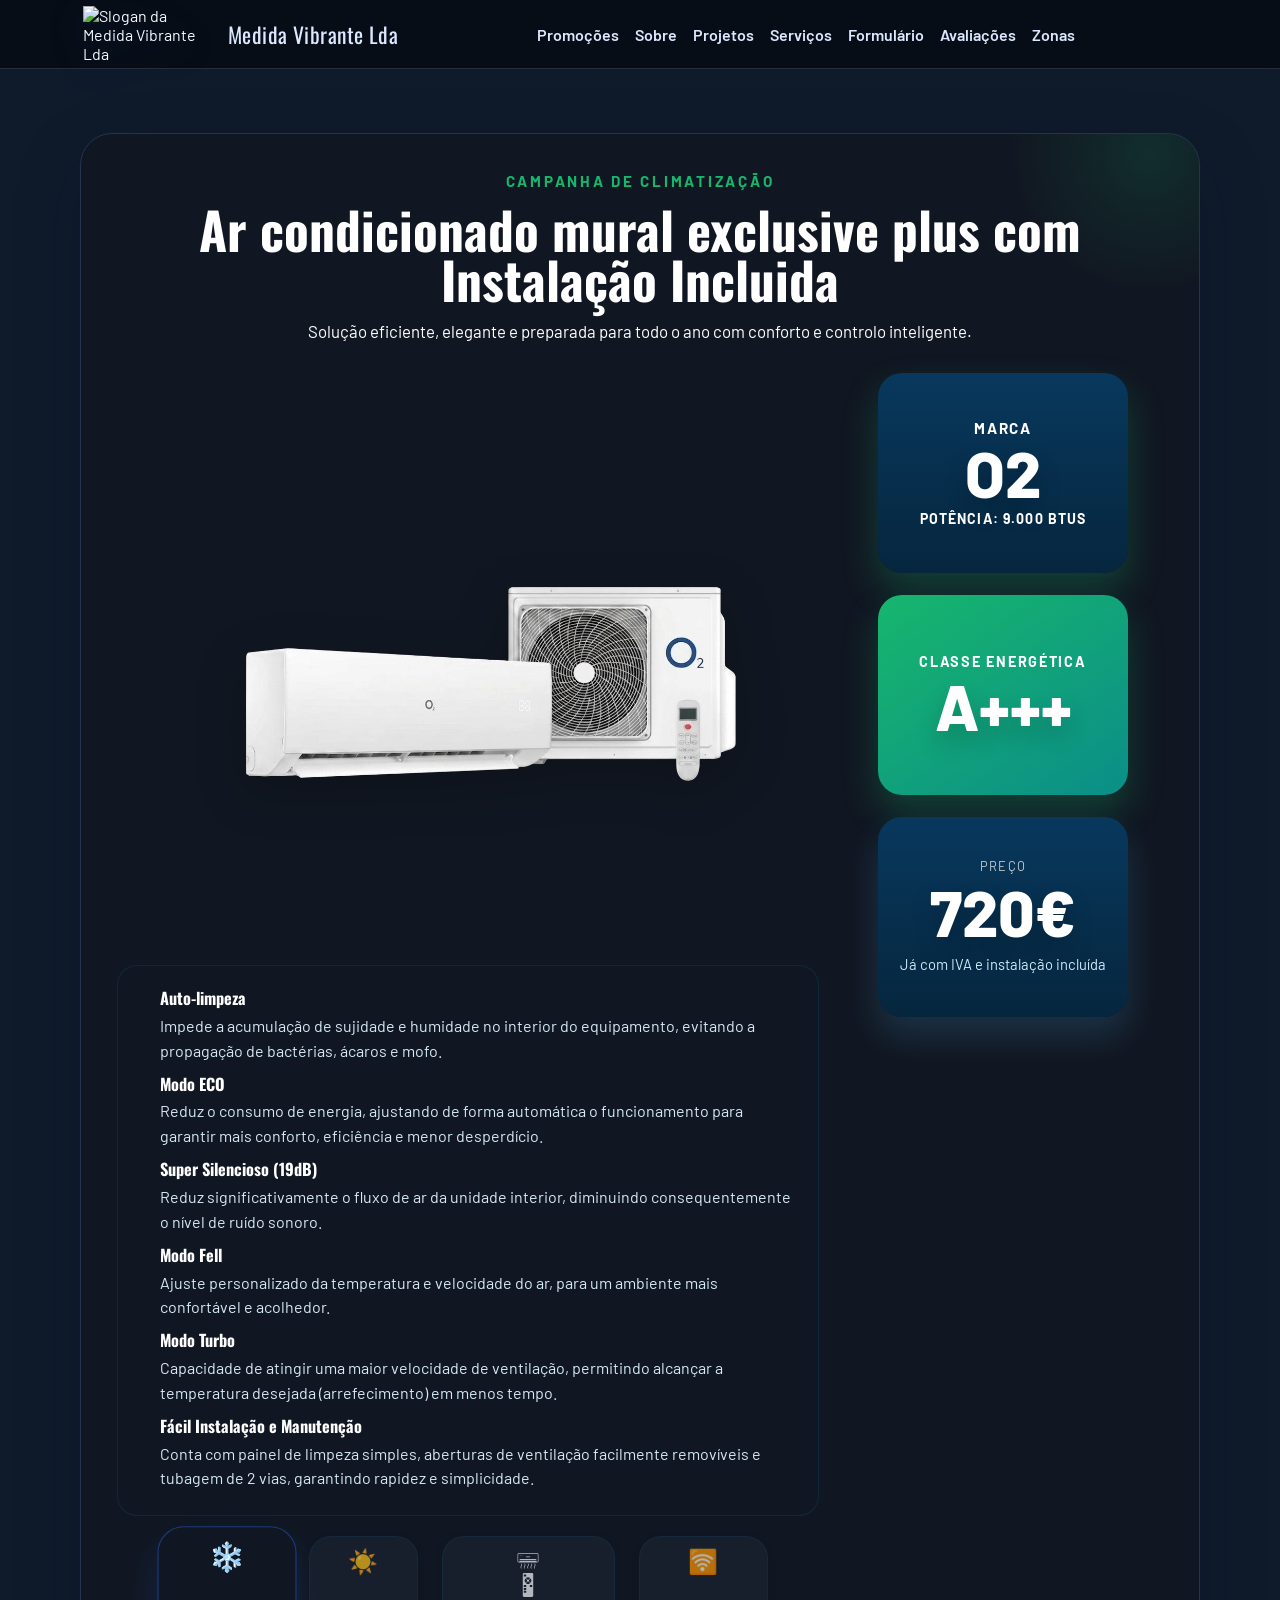
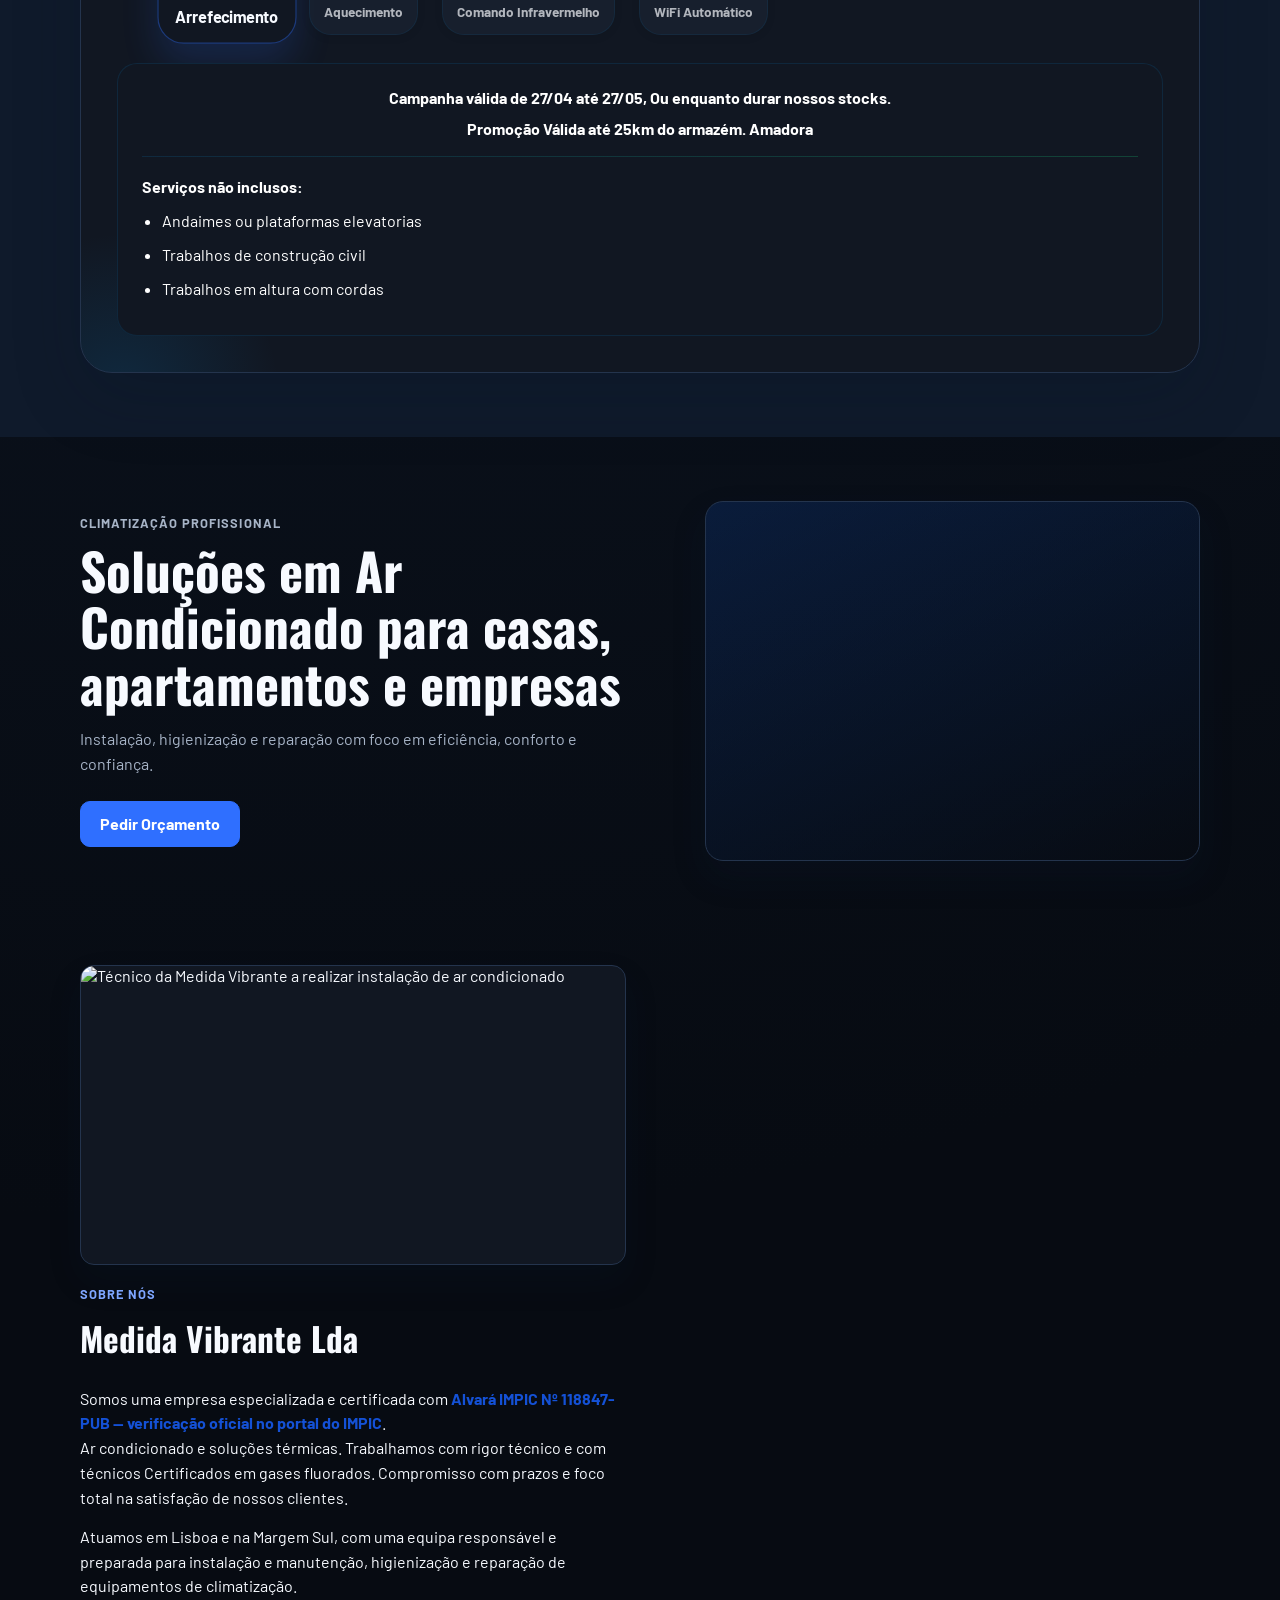
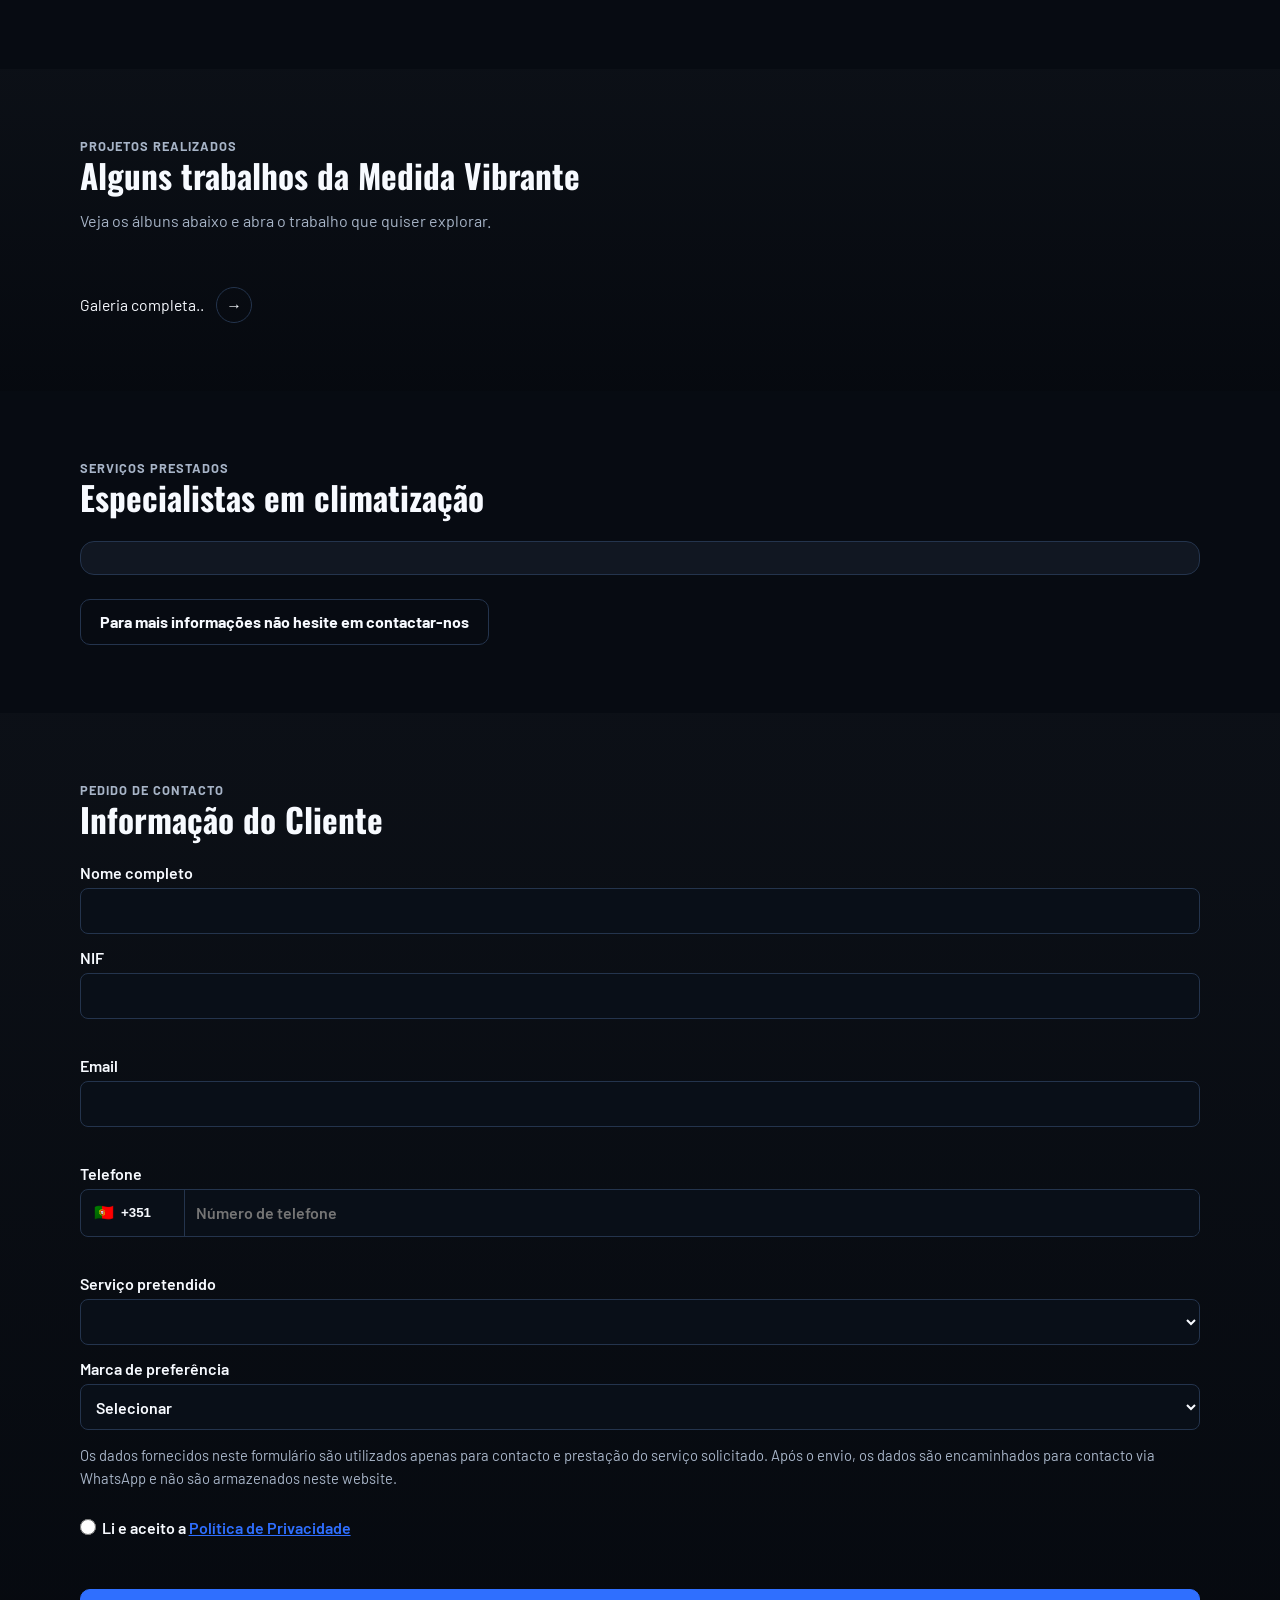
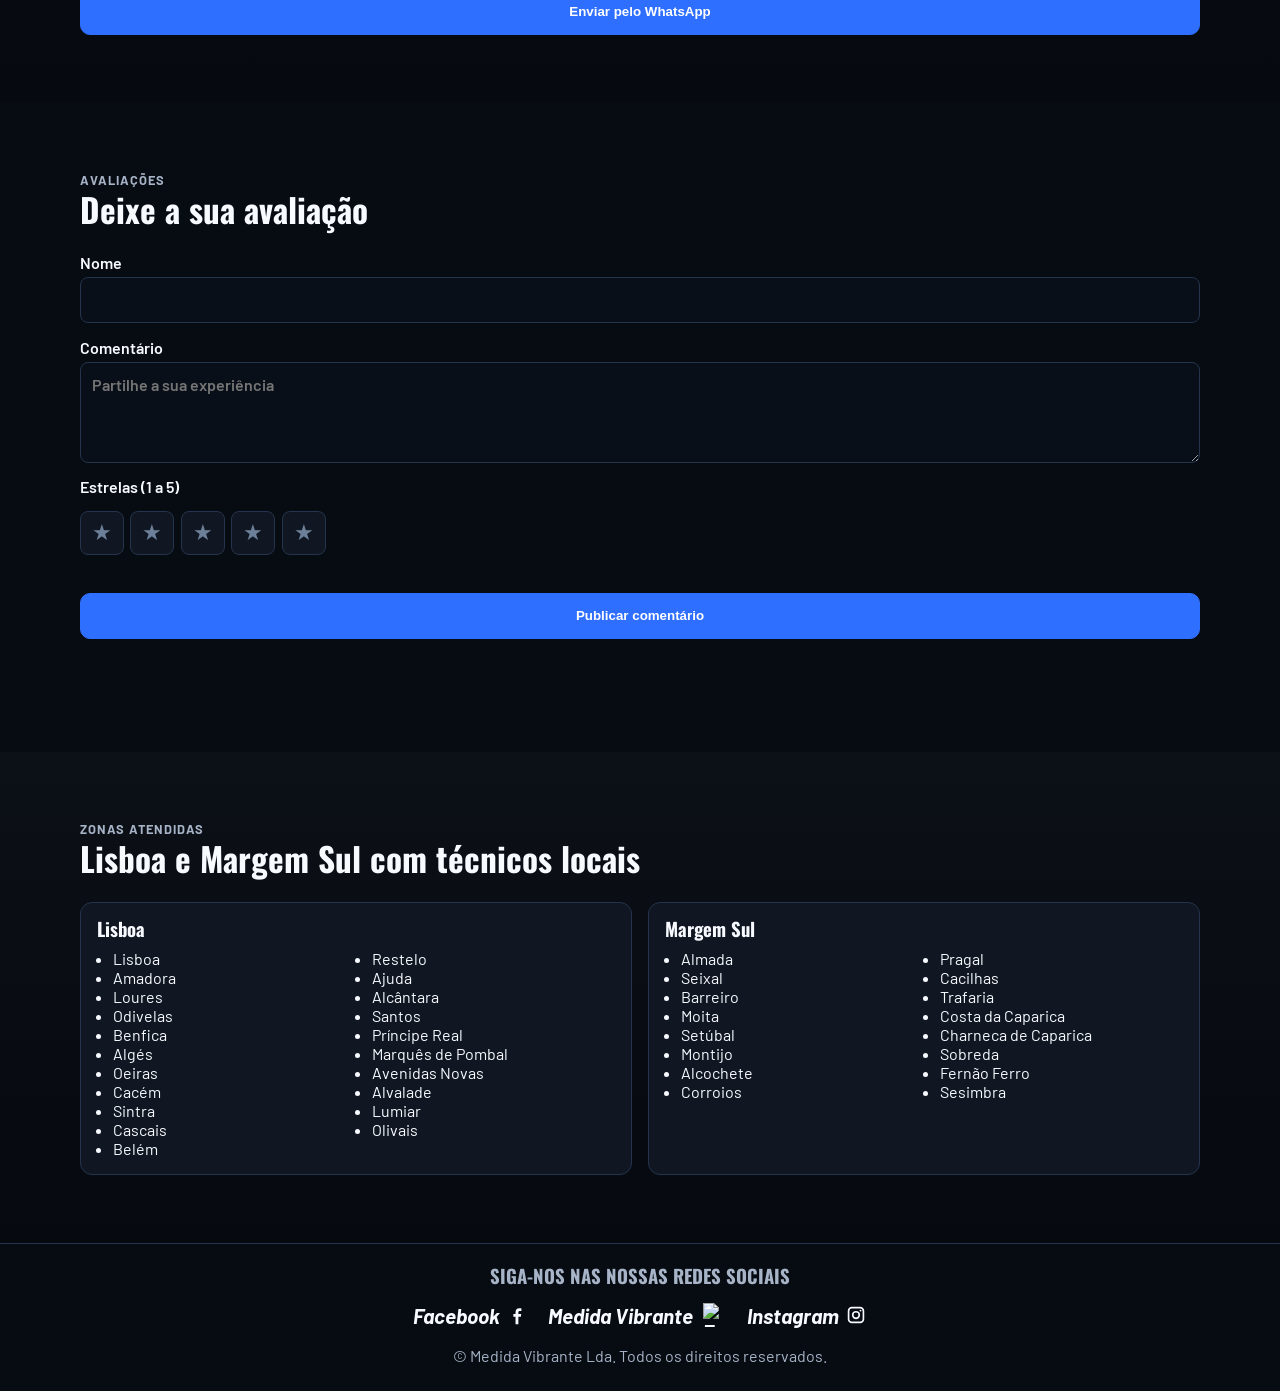
==== index.html @ c6bd7609 "commit teste" ====
﻿	<!doctype html>
	<html lang="pt-PT">
		<head>
			<!-- Metadados base do documento e carregamento dos recursos globais. -->
			<meta charset="UTF-8" />
			<meta name="viewport" content="width=device-width, initial-scale=1.0" />
			<title>Medida Vibrante Lda | Ar Condicionado</title>
			<meta
				name="description"
				content="Instalação, manutenção e reparação de ar condicionado em Lisboa e Margem Sul."
			/>
			<link rel="shortcut icon" href="img/projetos/imgGerais/slogan.png" type="image/x-icon">
			<link rel="preconnect" href="https://fonts.googleapis.com" />
			<link rel="preconnect" href="https://fonts.gstatic.com" crossorigin />
			<link
				href="https://fonts.googleapis.com/css2?family=Barlow:wght@400;500;600;700&family=Oswald:wght@500;600&display=swap"
				rel="stylesheet"
			/>
			<link rel="stylesheet" href="css/style.css" />
		</head>
		<body>
			<!-- Cabeçalho fixo com logótipo, navegação principal, menu mobile e alternador de tema. -->
			<header class="site-header">
				<div class="container nav-wrap">
					<!-- A imagem do logótipo é trocada pelo JavaScript em applyTheme(), em js/script.js. -->
					<div class="logo-title-wrap">
						<a href="#topo" class="logo" aria-label="Medida Vibrante Lda">
							<img
								id="brand-logo"
								src="img/projetos/imgGerais/slogan.png"
								alt="Slogan da Medida Vibrante Lda"
							/>
							<span class="company-name">Medida Vibrante Lda</span>
						</a>
						<button id="theme-toggle" class="theme-toggle" aria-label="Alternar tema" title="Alternar tema" style="background: none; border: none; cursor: pointer; margin-left: 0.18rem; display: flex; align-items: center; justify-content: center;">
							<!-- SVG será inserido via JS -->
						</button>
					</div>
					<!-- Botão hamburguer visível apenas no mobile; o JS abre/fecha o drawer com a classe body.menu-open. -->
					<button
						id="menu-toggle"
						class="menu-toggle"
						type="button"
						aria-label="Abrir menu"
						aria-expanded="false"
						aria-controls="primary-nav"
					>
						<span></span>
						<span></span>
						<span></span>
					</button>
					<div class="nav-actions">
						<!-- Menu principal. No mobile, este bloco vira um painel lateral de 80% da largura. -->
						<nav id="primary-nav">
						<a href="#promocoes">Promoções</a>
						<a href="#sobre">Sobre</a>
						<a href="#projetos">Projetos</a>
						<a href="#servicos">Serviços</a>
						<a href="#formulario">Formulário</a>
						<a href="#avaliacoes">Avaliações</a>
						<a href="#zonas">Zonas</a>
						</nav>
					</div>
					<button id="theme-toggle" class="theme-toggle" aria-label="Alternar tema" title="Alternar tema" style="background: none; border: none; cursor: pointer; margin-left: 0.08rem; display: flex; align-items: center; justify-content: center;">
						<!-- SVG será inserido via JS -->
					</button>

				</div>
			</header>

			<!-- Seção de promoções -->
			<section id="promocoes" class="section">
				<div class="container">
					<div class="promo-card">
						<div class="promo-header">
							<p class="promo-kicker">Campanha de Climatização</p>
							<h1 class="promo-title">Ar condicionado mural exclusive plus com Instalação Incluida</h1>
							<p class="promo-subtitle">
								Solução eficiente, elegante e preparada para todo o ano com conforto e controlo inteligente.
							</p>
						</div>

						<div class="promo-layout">
							<div class="promo-main">
								<div class="promo-hero">
									<div class="promo-product">
										<div class="promo-image-full">
											<img src="img/imgPromo/Adobe Express - file.png" alt="Ar condicionado mural Exclusive Plus" class="promo-img" />
										</div>
									</div>
								</div>
				
								<div class="promo-info-panel">
									<div class="promo-info-copy">
										
										<div class="promo-topic">
											<h3>Auto-limpeza</h3>
											<p>Impede a acumulação de sujidade e humidade no interior do equipamento, evitando a propagação de bactérias, ácaros e mofo.</p>
										</div>
										<div class="promo-topic">
											<h3>Modo ECO</h3>
											<p>Reduz o consumo de energia, ajustando de forma automática o funcionamento para garantir mais conforto, eficiência e menor desperdício.</p>
										</div>
										<div class="promo-topic">
											<h3>Super Silencioso (19dB)</h3>
											<p>Reduz significativamente o fluxo de ar da unidade interior, diminuindo consequentemente o nível de ruído sonoro.</p>
										</div>
										<div class="promo-topic">
											<h3>Modo Fell</h3>
											<p>Ajuste personalizado da temperatura e velocidade do ar, para um ambiente mais confortável e acolhedor.</p>
										</div>
										<div class="promo-topic">
											<h3>Modo Turbo</h3>
											<p>Capacidade de atingir uma maior velocidade de ventilação, permitindo alcançar a temperatura desejada (arrefecimento) em menos tempo.</p>
										</div>
										<div class="promo-topic">
											<h3>Fácil Instalação e Manutenção</h3>
											<p>Conta com painel de limpeza simples, aberturas de ventilação facilmente removíveis e tubagem de 2 vias, garantindo rapidez e simplicidade.</p>
										</div>
									</div>
								</div>

						<div class="features-grid" aria-label="Funcionalidades principais">
							<div class="feature active">
								<span class="icon">❄️</span>
								<p>Arrefecimento</p>
							</div>
							<div class="feature">
								<span class="icon">☀️</span>
								<p>Aquecimento</p>
							</div>
							<div class="feature">
								<span class="icon icon-stacked">
									<svg xmlns="http://www.w3.org/2000/svg" xml:space="preserve" id="ac" x="0" y="0" style="enable-background:new 0 0 55 55" version="1.1" viewBox="0 0 55 55">
										<g>
											<path fill="currentColor" d="M48.75,10.0120544H6.25c-1.5200195,0-2.75,1.2299805-2.75,2.75v15.2599487c0,1.5200195,1.2299805,2.75,2.75,2.75h2.4399414
			h37.619873H48.75c1.5197754,0,2.75-1.2299805,2.75-2.75V12.7620544C51.5,11.2420349,50.2697754,10.0120544,48.75,10.0120544z
			M50,28.0220032c0,0.6900024-0.5600586,1.25-1.25,1.25h-1.6901855v-1.7399902h-1.5H9.4399414h-1.5v1.7399902H6.25
			c-0.6901855,0-1.25-0.5599976-1.25-1.25V12.7620544c0-0.6900024,0.5598145-1.25,1.25-1.25h42.5
			c0.6899414,0,1.25,0.5599976,1.25,1.25V28.0220032z"></path>
											<path fill="currentColor" d="M44.3098145 22.7820129h-33.619873c-1.5200195 0-2.75 1.2300415-2.75 2.75v.5h1.5 36.119873 1.5v-.5C47.0598145 24.0120544 45.829834 22.7820129 44.3098145 22.7820129zM10.2099609 16.36203c.1999512 0 .3898926-.0700073.5400391-.2199707.1398926-.1400146.2099609-.3300171.2099609-.5300293 0-.0999756-.0200195-.1900024-.0500488-.2799683-.0400391-.1000366-.1000977-.1800537-.1599121-.25-.2202148-.210022-.550293-.2800293-.8200684-.1600342-.0900879.039978-.1799316.0900269-.25.1600342-.0700684.0699463-.1201172.1499634-.1601563.25-.0397949.0899658-.0598145.1799927-.0598145.2799683 0 .2000122.079834.3900146.2199707.5300293C9.829834 16.2920227 10.0197754 16.36203 10.2099609 16.36203zM13.6799316 16.36203c.1999512 0 .3898926-.0700073.5300293-.2199707.1398926-.1400146.2199707-.3300171.2199707-.5300293 0-.0999756-.0200195-.1900024-.0600586-.2799683-.0400391-.1000366-.0900879-.1800537-.1599121-.25-.0700684-.0700073-.1501465-.1200562-.2402344-.1600342-.1899414-.0800171-.3999023-.0800171-.579834 0-.0900879.039978-.170166.0900269-.2399902.1600342-.0700684.0699463-.130127.1499634-.1601563.25-.0400391.0899658-.0598145.1799927-.0598145.2799683 0 .2000122.079834.3900146.2199707.5300293C13.2897949 16.2920227 13.4799805 16.36203 13.6799316 16.36203zM23.3098145 18.7320251h8.380127c.4199219 0 .75-.3300171.75-.75 0-.4099731-.3300781-.75-.75-.75h-8.380127c-.4199219 0-.75.3400269-.75.75C22.5598145 18.4020081 22.8898926 18.7320251 23.3098145 18.7320251zM44.652832 36.4977112c0-1.1748047-.4575195-2.2792969-1.2885742-3.1103516-.2929688-.2929688-.7675781-.2929688-1.0605469 0s-.2929688.7675781 0 1.0605469c.5473633.5478516.8491211 1.2763672.8491211 2.0498047 0 .7744141-.3012695 1.5019531-.8491211 2.0498047-1.715332 1.7148438-1.715332 4.5058594 0 6.2207031.1464844.1464844.3383789.2197266.5302734.2197266s.3837891-.0732422.5302734-.2197266c.2929688-.2929688.2929688-.7675781 0-1.0605469-1.1303711-1.1298828-1.1303711-2.9697266 0-4.0996094C44.1953125 38.7770081 44.652832 37.6725159 44.652832 36.4977112zM35.6977539 33.3873596c-.2919922-.2929688-.7675781-.2929688-1.0605469 0s-.2929688.7675781 0 1.0605469c1.1298828 1.1308594 1.1298828 2.9697266 0 4.0996094-.8310547.8310547-1.2885742 1.9355469-1.2885742 3.1103516s.4575195 2.2792969 1.2885742 3.1103516c.1464844.1464844.3383789.2197266.5302734.2197266s.3837891-.0732422.5302734-.2197266c.2929688-.2929688.2929688-.7675781 0-1.0605469-.5478516-.5478516-.8491211-1.2753906-.8491211-2.0498047s.3012695-1.5019531.8491211-2.0498047C37.4121094 37.893219 37.4125977 35.1031799 35.6977539 33.3873596zM29.3193359 36.4977112c0-1.1748047-.4575195-2.2792969-1.2885742-3.1103516-.2929688-.2929688-.7675781-.2929688-1.0605469 0s-.2929688.7675781 0 1.0605469c.5473633.5478516.8491211 1.2763672.8491211 2.0498047 0 .7744141-.3012695 1.5019531-.8491211 2.0498047-1.715332 1.7148438-1.715332 4.5058594 0 6.2207031.1464844.1464844.3383789.2197266.5302734.2197266s.3837891-.0732422.5302734-.2197266c.2929688-.2929688.2929688-.7675781 0-1.0605469-1.1303711-1.1298828-1.1303711-2.9697266 0-4.0996094C28.8618164 38.7770081 29.3193359 37.6725159 29.3193359 36.4977112zM20.3642578 33.3873596c-.2919922-.2929688-.7675781-.2929688-1.0605469 0s-.2929688.7675781 0 1.0605469c1.1298828 1.1308594 1.1298828 2.9697266 0 4.0996094-.8310547.8310547-1.2885742 1.9355469-1.2885742 3.1103516s.4575195 2.2792969 1.2885742 3.1103516c.1464844.1464844.3383789.2197266.5302734.2197266s.3837891-.0732422.5302734-.2197266c.2929688-.2929688.2929688-.7675781 0-1.0605469-.5478516-.5478516-.8491211-1.2753906-.8491211-2.0498047s.3012695-1.5019531.8491211-2.0498047C22.0786133 37.893219 22.0791016 35.1031799 20.3642578 33.3873596zM12.6972656 33.3873596c-.2919922-.2929688-.7675781-.2929688-1.0605469 0s-.2929688.7675781 0 1.0605469c1.1298828 1.1308594 1.1298828 2.9697266 0 4.0996094-1.715332 1.7148438-1.715332 4.5058594 0 6.2207031.1464844.1464844.3383789.2197266.5302734.2197266s.3837891-.0732422.5302734-.2197266c.2929688-.2929688.2929688-.7675781 0-1.0605469-1.1303711-1.1298828-1.1303711-2.9697266 0-4.0996094C14.4116211 37.893219 14.4121094 35.1031799 12.6972656 33.3873596z"></path>
										</g>
									</svg>
									<svg xmlns="http://www.w3.org/2000/svg" id="ac-remote" enable-background="new 0 0 64 64" viewBox="0 0 64 64">
										<path fill="currentColor" d="M42.68,0H21.32c-1.77,0-3.21,1.45-3.21,3.21v57.58c0,1.78,1.45,3.21,3.21,3.21h21.37c1.77,0,3.21-1.44,3.21-3.21V3.21
			C45.89,1.45,44.45,0,42.68,0z M29.38,21.28c0.02,0.05,0.01,0.1,0.02,0.16c0.02,0.07,0.04,0.14,0.03,0.23
			c0,0.06-0.02,0.12-0.03,0.19c-0.02,0.07-0.02,0.13-0.05,0.2c-0.03,0.07-0.08,0.13-0.12,0.2c-0.03,0.04-0.05,0.08-0.08,0.12
			l-2.96,2.95c-0.02,0.03-0.06,0.04-0.09,0.06c-0.02,0.02-0.04,0.05-0.07,0.07c-0.04,0.03-0.08,0.04-0.12,0.06
			c-0.03,0.01-0.06,0.03-0.09,0.04c-0.11,0.04-0.23,0.06-0.34,0.06h-0.01c-0.11,0-0.23-0.02-0.34-0.06
			c-0.02-0.01-0.05-0.02-0.07-0.03c-0.1-0.04-0.21-0.11-0.3-0.2c0,0-0.01,0-0.01-0.01c-0.01-0.01-0.01-0.02-0.02-0.03
			c-0.04-0.04-0.08-0.08-0.11-0.13c-1.89-2.92-1.89-6.68,0-9.59c0.02-0.03,0.05-0.05,0.07-0.08c0.03-0.02,0.04-0.06,0.06-0.08
			c0.03-0.03,0.06-0.04,0.08-0.06c0.06-0.04,0.11-0.08,0.18-0.11c0.06-0.03,0.11-0.05,0.18-0.07c0.06-0.02,0.12-0.03,0.2-0.04
			c0.06,0,0.12-0.01,0.19,0c0.07,0,0.13,0.02,0.2,0.04c0.07,0.01,0.13,0.04,0.2,0.07c0.02,0.01,0.06,0.02,0.08,0.03
			c0.03,0.02,0.05,0.05,0.08,0.08c0.03,0.02,0.06,0.03,0.09,0.06l2.95,2.95c0.04,0.04,0.05,0.08,0.08,0.12
			c0.05,0.06,0.1,0.12,0.13,0.2c0.02,0.06,0.03,0.12,0.04,0.2c0.02,0.06,0.04,0.12,0.04,0.19c0,0.08-0.02,0.15-0.03,0.23
			c-0.01,0.05-0.01,0.1-0.03,0.15C29.16,20.04,29.16,20.7,29.38,21.28z M26.76,26.83c0-0.07,0.02-0.13,0.03-0.2
			c0.02-0.06,0.05-0.12,0.08-0.19c0.01-0.03,0.01-0.06,0.03-0.09c0.02-0.03,0.05-0.05,0.08-0.08c0.02-0.03,0.03-0.06,0.06-0.09
			L30,23.23c0.03-0.03,0.07-0.05,0.11-0.07c0.06-0.05,0.13-0.1,0.21-0.14c0.05-0.02,0.11-0.02,0.17-0.04
			c0.07-0.02,0.14-0.04,0.22-0.04c0.07,0,0.14,0.02,0.22,0.03c0.05,0.01,0.11,0.01,0.17,0.03c0.59,0.21,1.25,0.21,1.85-0.01
			c0.05-0.02,0.1-0.01,0.15-0.02c0.08-0.01,0.14-0.03,0.23-0.03c0.06,0,0.12,0.02,0.2,0.03c0.06,0.02,0.12,0.03,0.19,0.05
			c0.07,0.03,0.13,0.08,0.2,0.13c0.04,0.03,0.08,0.04,0.12,0.08l2.95,2.95c0.03,0.02,0.04,0.06,0.06,0.09
			c0.02,0.02,0.05,0.04,0.07,0.07c0.02,0.03,0.02,0.06,0.04,0.09c0.03,0.06,0.05,0.12,0.07,0.2c0.02,0.06,0.03,0.12,0.04,0.19
			c0,0.06,0,0.13-0.01,0.2c0,0.06-0.01,0.12-0.03,0.19c-0.02,0.06-0.05,0.12-0.08,0.19c-0.03,0.06-0.06,0.11-0.11,0.17
			c-0.02,0.03-0.03,0.06-0.05,0.08c-0.02,0.03-0.06,0.04-0.09,0.06c-0.02,0.02-0.04,0.05-0.07,0.07c-1.46,0.95-3.13,1.42-4.8,1.42
			c-1.66,0-3.33-0.47-4.79-1.41c-0.03-0.02-0.05-0.05-0.07-0.07c-0.03-0.03-0.07-0.04-0.09-0.06c-0.03-0.03-0.04-0.06-0.06-0.08
			c-0.04-0.05-0.08-0.11-0.11-0.18c-0.03-0.05-0.05-0.11-0.07-0.18c-0.02-0.06-0.03-0.12-0.04-0.2
			C26.76,26.95,26.75,26.89,26.76,26.83z M36.72,33.36c0-0.57,0.45-1.03,1.03-1.03h4.44c0.58,0,1.03,0.46,1.03,1.03v3.27
			c0,0.57-0.45,1.03-1.03,1.03h-4.44c-0.58,0-1.03-0.46-1.03-1.03V33.36z M39.42,25.16c-0.04,0.05-0.08,0.09-0.12,0.13
			c0,0.01-0.01,0.02-0.02,0.03c0,0.01-0.01,0.01-0.01,0.01c-0.09,0.08-0.19,0.16-0.3,0.2c-0.02,0.01-0.05,0.02-0.07,0.03
			c-0.11,0.04-0.23,0.06-0.34,0.06c0,0,0,0-0.01,0c-0.11,0-0.23-0.02-0.34-0.06c-0.03-0.01-0.06-0.03-0.09-0.04
			c-0.04-0.02-0.08-0.03-0.12-0.06c-0.03-0.02-0.04-0.05-0.07-0.07c-0.03-0.02-0.07-0.03-0.09-0.06l-2.95-2.95
			c-0.04-0.04-0.06-0.08-0.09-0.12c-0.04-0.06-0.09-0.12-0.12-0.2c-0.03-0.06-0.03-0.12-0.05-0.2c-0.01-0.06-0.03-0.12-0.03-0.19
			c0-0.08,0.01-0.15,0.03-0.23c0.01-0.05,0-0.1,0.02-0.16c0.22-0.59,0.22-1.25,0-1.85c-0.02-0.05-0.01-0.1-0.02-0.15
			c-0.02-0.07-0.03-0.14-0.03-0.23c0-0.06,0.02-0.12,0.03-0.19c0.02-0.07,0.03-0.13,0.05-0.2c0.03-0.07,0.08-0.12,0.12-0.19
			c0.03-0.04,0.05-0.09,0.09-0.13l2.95-2.95c0.02-0.03,0.06-0.04,0.09-0.06c0.03-0.02,0.04-0.05,0.07-0.07
			c0.03-0.02,0.06-0.02,0.09-0.04c0.06-0.03,0.12-0.05,0.2-0.07c0.06-0.02,0.12-0.03,0.19-0.04c0.07,0,0.12,0,0.2,0.01
			c0.06,0,0.13,0.01,0.2,0.03c0.06,0.02,0.11,0.05,0.17,0.07c0.07,0.04,0.12,0.07,0.19,0.12c0.02,0.02,0.05,0.03,0.07,0.05
			c0.03,0.03,0.04,0.06,0.06,0.09c0.02,0.03,0.06,0.04,0.08,0.08C41.3,18.48,41.3,22.25,39.42,25.16z M37.24,13.89
			c0,0.07-0.02,0.13-0.03,0.2c-0.02,0.06-0.04,0.12-0.08,0.2c-0.01,0.02-0.01,0.05-0.03,0.08c-0.03,0.05-0.07,0.09-0.11,0.13
			c-0.01,0.01-0.01,0.03-0.02,0.04l-2.93,2.92L34,17.5c-0.03,0.03-0.07,0.05-0.11,0.07c-0.06,0.05-0.12,0.1-0.21,0.14
			c-0.05,0.02-0.11,0.03-0.18,0.04c-0.06,0.02-0.13,0.04-0.21,0.04c-0.01,0-0.02,0-0.02,0c-0.07,0-0.13-0.02-0.21-0.03
			c-0.05-0.01-0.09-0.01-0.14-0.02c-0.6-0.22-1.26-0.22-1.85-0.01c-0.12,0.05-0.24,0.06-0.35,0.06c-0.12,0-0.25-0.02-0.35-0.06
			c-0.04-0.01-0.07-0.03-0.1-0.05c-0.08-0.04-0.15-0.08-0.23-0.14c-0.01-0.02-0.04-0.02-0.05-0.04l-2.95-2.95
			c-0.03-0.03-0.04-0.06-0.06-0.09c-0.03-0.03-0.06-0.05-0.08-0.08c-0.02-0.03-0.02-0.06-0.03-0.08c-0.03-0.07-0.06-0.13-0.08-0.2
			c-0.01-0.06-0.03-0.12-0.03-0.2c-0.01-0.06,0-0.12,0-0.19c0.01-0.07,0.02-0.13,0.04-0.2c0.02-0.06,0.04-0.11,0.07-0.18
			c0.03-0.06,0.07-0.12,0.11-0.18c0.02-0.02,0.03-0.05,0.06-0.08c0.02-0.02,0.06-0.03,0.09-0.06c0.02-0.02,0.04-0.05,0.07-0.07
			c2.91-1.88,6.67-1.88,9.58,0c0.03,0.02,0.05,0.05,0.08,0.07c0.03,0.03,0.06,0.04,0.09,0.06c0.02,0.03,0.03,0.06,0.05,0.08
			c0.04,0.05,0.08,0.11,0.11,0.18c0.03,0.06,0.05,0.11,0.07,0.18c0.02,0.06,0.03,0.12,0.04,0.2C37.25,13.77,37.25,13.83,37.24,13.89z
			M20.78,5.33c0-0.58,0.45-1.03,1.03-1.03h4.44c0.58,0,1.03,0.45,1.03,1.03v3.26c0,0.57-0.45,1.03-1.03,1.03h-4.44
			c-0.58,0-1.03-0.46-1.03-1.03V5.33z M20.77,33.36c0-0.57,0.46-1.03,1.03-1.03h4.45c0.57,0,1.03,0.46,1.03,1.03v3.27
			c0,0.57-0.46,1.03-1.03,1.03H21.8c-0.57,0-1.03-0.46-1.03-1.03V33.36z M27.28,40.71v3.27c0,0.57-0.45,1.03-1.03,1.03h-4.44
			c-0.58,0-1.03-0.46-1.03-1.03v-3.27c0-0.57,0.45-1.03,1.03-1.03h4.44C26.83,39.68,27.28,40.14,27.28,40.71z M27.29,51.33
			c0,0.57-0.46,1.03-1.03,1.03h-4.45c-0.57,0-1.03-0.46-1.03-1.03v-3.27c0-0.57,0.46-1.03,1.03-1.03h4.45c0.57,0,1.03,0.46,1.03,1.03
			V51.33z"></path>
									</svg>
								</span>
								<p>Comando Infravermelho</p>
							</div>
							<div class="feature">
								<span class="icon">🛜</span>
								<p>WiFi Automático</p>
							</div>
						</div>
							</div>

							<aside class="promo-summary">
								<div class="modelo-badge" aria-label="Marca e potência do equipamento">
									<span class="energy-label">Marca</span>
									<strong>O2</strong>
									<span class="energy-label">Potência: 9.000 BTUS</span>
								</div>
								<div class="energy-badge" aria-label="Classe energetica A mais mais mais">
									<span class="energy-label">Classe Energética</span>
									<strong>A+++</strong>
								</div>
								<div class="promo-price-block">
									<span class="price-label">Preço</span>
									<div class="promo-price">720€</div>
									<p class="price-note">Já com IVA e instalação incluída</p>
								</div>
							</aside>
						</div>

						<div class="promo-details">
							<div class="details-card details-card--info">
								<ul class="campaign-list">
									<li><strong>Campanha válida de 27/04 até 27/05, Ou enquanto durar nossos stocks.</strong></li>
									<li><strong>Promoção Válida até 25km do armazém. <a href="https://maps.app.goo.gl/XBptjH7K5Qx9HbfZA" class="amadora-link" target="_blank" rel="noopener">Amadora</a> </strong></li>
								</ul>
								<div class="promo-divider"></div>

								<p><strong>Serviços não inclusos:</strong></p>
								<ul class="exclusions-list">
									<li>Andaimes ou plataformas elevatorias</li>
									<li>Trabalhos de construção civil</li>
									<li>Trabalhos em altura com cordas</li>
								</ul>
							</div>
						</div>
					</div>
				</div>
			</section>

			<!-- Conteúdo principal da página. -->
			<main id="topo">
				<!-- Hero principal; a foto lateral é controlada exclusivamente pelo CSS em .hero-visual. -->
				<section class="hero">
					<div class="container hero-grid">
						<div>
							<p class="eyebrow">Climatização Profissional</p>
							<h1>Soluções em Ar Condicionado para casas, apartamentos e empresas</h1>
							<p>
								Instalação, higienização e reparação com foco em eficiência,
								conforto e confiança.
							</p>
							<a href="#formulario" class="btn">Pedir Orçamento</a>
						</div>
						<div class="hero-visual" aria-hidden="true"></div>
					</div>
				</section>

				<!-- Secção institucional sobre a empresa. -->
				<section id="sobre" class="section">
					<div class="container about-grid">
						<div class="about-story">
							<div class="about-image-wrap">
								<img
									src="img/projetos/imgGerais/img7.jpeg"
									alt="Técnico da Medida Vibrante a realizar instalação de ar condicionado"
								/>
							</div>
							<div class="about-copy">
								<p class="eyebrow">Sobre Nós</p>
								<h2>Medida Vibrante Lda</h2>
								<p>
									Somos uma empresa especializada e certificada com <a href="https://www.impic.pt/impic/pt-pt/" target="_blank" id="link-alvara">Alvará IMPIC Nº 118847-PUB — verificação oficial no portal do IMPIC</a>. <br> Ar condicionado e soluções térmicas. Trabalhamos com
									rigor técnico e com técnicos Certificados em gases fluorados.
									Compromisso com prazos e foco total na satisfação de nossos
									clientes.
								</p>
								<p>
									Atuamos em Lisboa e na Margem Sul, com uma equipa responsável e
									preparada para instalação e manutenção, higienização e reparação
									de equipamentos de climatização.
								</p>
							</div>
						</div>
					</div>
				</section>

				<!-- Secção de projetos; o JavaScript preenche o preview e abre a galeria ao clicar. -->
				<section id="projetos" class="section section-dark">
					<div class="container">
						<div class="section-head">
							<p class="eyebrow">Projetos Realizados</p>
							<h2>Alguns trabalhos da Medida Vibrante</h2>
							<p>
								Veja os álbuns abaixo e abra o trabalho que quiser explorar.
							</p>
						</div>
						<!-- O conteúdo desta grelha é renderizado em renderProjects(), em js/script.js. -->
						<div id="preview-grid" class="project-grid"></div>
						<button
							type="button"
							id="open-full-gallery"
							class="gallery-more"
							aria-label="Abrir galeria completa"
						>
							<span>Galeria completa..</span>
							<span class="gallery-more-icon" aria-hidden="true">→</span>
						</button>
					</div>
				</section>

				<!-- Lista dos serviços com faixa em movimento contínuo. -->
				<section id="servicos" class="section">
					<div class="container">
						<div class="section-head">
							<p class="eyebrow">Serviços Prestados</p>
							<h2>Especialistas em climatização</h2>
						</div>

						<div
							class="services-marquee"
							aria-label="Lista de serviços da empresa"
						>
							<!-- O JavaScript duplica os serviços aqui para criar o efeito de marquee infinito. -->
							<div class="marquee-track" id="marquee-track"></div>
						</div>

						<a href="#formulario" class="btn btn-subtle">
							Para mais informações não hesite em contactar-nos
						</a>
					</div>
				</section>

				<!-- Formulário comercial; o envio é transformado em mensagem de WhatsApp pelo JavaScript. -->
				<section id="formulario" class="section section-dark">
					<div class="container">
						<div class="section-head">
							<p class="eyebrow">Pedido de Contacto</p>
							<h2>Informação do Cliente</h2>
						</div>

						<form id="contact-form" class="contact-form">
							<label class="field-group"
								>Nome completo
								<input type="text" name="nome" required />
							</label>

							<label class="field-group"
								>NIF
								<input
									type="text"
									id="nif"
									name="nif"
									inputmode="numeric"
									maxlength="9"
									required
								/>
								<small id="nif-feedback" class="field-feedback" aria-live="polite"></small>
							</label>

							<label class="field-group"
								>Email
								<input type="email" id="email" name="email" required />
								<small id="email-feedback" class="field-feedback" aria-live="polite"></small>
							</label>

							<label class="field-group phone-group"
								>Telefone
								<!-- Campo composto: país/código à esquerda e número à direita, sem quebrar o layout. -->
								<div class="phone-field" id="phone-field">
									<button
										type="button"
										id="phone-country-button"
										class="phone-country-button"
										aria-haspopup="dialog"
										aria-expanded="false"
										aria-controls="phone-country-panel"
									>
										<span id="phone-country-flag" class="phone-country-flag">🇵🇹</span>
										<span id="phone-country-code" class="phone-country-code">+351</span>
									</button>
									<input
										type="tel"
										id="phone-number"
										inputmode="tel"
										autocomplete="tel-national"
										placeholder="Número de telefone"
										required
									/>
									<input type="hidden" id="telefone" name="telefone" />
									<input type="hidden" id="phone-country" value="PT" />
								</div>
								<div
									id="phone-country-panel"
									class="phone-country-panel"
									hidden
								>
									<input
										type="search"
										id="phone-country-search"
										class="phone-country-search"
										placeholder="Search country / procurar país"
										autocomplete="off"
									/>
									<div id="phone-country-list" class="phone-country-list"></div>
								</div>
								<small id="phone-feedback" class="field-feedback" aria-live="polite"></small>
							</label>

							<label
								>Serviço pretendido
								<!-- As opções deste select são inseridas em populateServiceSelect(), no JS. -->
								<select name="servico" id="servico-select" required></select>
							</label>

							<label
								>Marca de preferência
								<select name="marca" required>
									<option value="" disabled selected>Selecionar</option>
									<option>Daikin</option>
									<option>Mitsubishi</option>
									<option>LG</option>
									<option>Samsung</option>
									<option>Haier</option>
									<option>Giatsu</option>
									<option>Toytomy</option>
									<option>GREE</option>
									<option>Nipon</option>
									<option>BAUF</option>
									<option>Não tenho conhecimento sobre marcas</option>
									<option>Não tenho preferência, Pode me indicar por favor</option>
								</select>
							</label>

							<p class="privacy-note full">
								Os dados fornecidos neste formulário são utilizados apenas para
								contacto e prestação do serviço solicitado. Após o envio, os dados
								são encaminhados para contacto via WhatsApp e não são armazenados
								neste website.
							</p>

							<label class="check full">
								<input
									type="radio"
									name="privacy_consent"
									value="accepted"
									required
								/>
								<span>
									Li e aceito a
									<a href="/politica-privacidade" target="_blank"
										>Política de Privacidade</a
									>
								</span>
							</label>

							<button class="btn full" type="submit">Enviar pelo WhatsApp</button>
						</form>
					</div>
				</section>

				<!-- Área de avaliações; o JS gere a seleção de estrelas e a ligação ao Firebase. -->
				<section id="avaliacoes" class="section">
					<div class="container">
						<div class="section-head">
							<p class="eyebrow">Avaliações</p>
							<h2>Deixe a sua avaliação</h2>
						</div>

						<form id="review-form" class="review-form">
							<label
								>Nome
								<input type="text" name="review_nome" required />
							</label>

							<label class="full"
								>Comentário
								<textarea
									name="review_comentario"
									rows="4"
									required
									placeholder="Partilhe a sua experiência"
								></textarea>
							</label>

							<label class="full">Estrelas (1 a 5)</label>
							<div
								class="rating full"
								id="review-rating"
								role="radiogroup"
								aria-label="Classificação em estrelas"
							>
								<button
									type="button"
									class="star"
									data-value="1"
									aria-label="1 estrela"
								>
									★
								</button>
								<button
									type="button"
									class="star"
									data-value="2"
									aria-label="2 estrelas"
								>
									★
								</button>
								<button
									type="button"
									class="star"
									data-value="3"
									aria-label="3 estrelas"
								>
									★
								</button>
								<button
									type="button"
									class="star"
									data-value="4"
									aria-label="4 estrelas"
								>
									★
								</button>
								<button
									type="button"
									class="star"
									data-value="5"
									aria-label="5 estrelas"
								>
									★
								</button>
							</div>
							<!-- Campo oculto atualizado pelo JS quando o utilizador escolhe a quantidade de estrelas. -->
							<input
								type="hidden"
								id="review_stars"
								name="review_stars"
								value="0"
							/>

							<button class="btn full" type="submit">Publicar comentário</button>
						</form>

						<div
							id="reviews-status"
							class="reviews-status"
							aria-live="polite"
						></div>
						<!-- Lista de comentários renderizada dinamicamente a partir do Firestore. -->
						<div id="reviews-list" class="reviews-list"></div>
					</div>
				</section>

				<!-- Cobertura geográfica da empresa. -->
				<section id="zonas" class="section section-dark">
					<div class="container">
						<div class="section-head">
							<p class="eyebrow">Zonas Atendidas</p>
							<h2>Lisboa e Margem Sul com técnicos locais</h2>
						</div>
						<div class="zones-grid">
							<article>
								<h3>Lisboa</h3>
								<ul>
									<li>Lisboa</li>
									<li>Amadora</li>
									<li>Loures</li>
									<li>Odivelas</li>
									<li>Benfica</li>
									<li>Algés</li>
									<li>Oeiras</li>
									<li>Cacém</li>
									<li>Sintra</li>
									<li>Cascais</li>
									<li>Belém</li>
									<li>Restelo</li>
									<li>Ajuda</li>
									<li>Alcântara</li>
									<li>Santos</li>
									<li>Príncipe Real</li>
									<li>Marquês de Pombal</li>
									<li>Avenidas Novas</li>
									<li>Alvalade</li>
									<li>Lumiar</li>
									<li>Olivais</li>
								</ul>
							</article>
							<article>
								<h3>Margem Sul</h3>
								<ul>
									<li>Almada</li>
									<li>Seixal</li>
									<li>Barreiro</li>
									<li>Moita</li>
									<li>Setúbal</li>
									<li>Montijo</li>
									<li>Alcochete</li>
									<li>Corroios</li>
									<li>Pragal</li>
									<li>Cacilhas</li>
									<li>Trafaria</li>
									<li>Costa da Caparica</li>
									<li>Charneca de Caparica</li>
									<li>Sobreda</li>
									<li>Fernão Ferro</li>
									<li>Sesimbra</li>
								</ul>
							</article>
						</div>
					</div>
				</section>
			</main>

			<!-- Rodapé com o ano atual, preenchido em init(), no JavaScript. -->
			<footer class="site-footer">
				<div class="container">
					<h3 class="footer-social-title">SIGA-NOS NAS NOSSAS REDES SOCIAIS</h3>
					<div class="footer-social-links">
						<a
							href="https://www.facebook.com/share/1DbtFDYFV8/?mibextid=wwXIfr"
							target="_blank"
							rel="noopener noreferrer"
							class="footer-social-link"
							aria-label="Abrir página de Facebook da Medida Vibrante"
						>
							<span>Facebook</span>
							<svg viewBox="0 0 24 24" aria-hidden="true" focusable="false">
								<path d="M13.5 22v-8h2.7l.4-3h-3.1V9.1c0-.9.3-1.6 1.6-1.6h1.7V4.8c-.3 0-1.3-.1-2.4-.1-2.4 0-4 1.4-4 4.2V11H8v3h2.4v8h3.1Z"></path>
							</svg>
						</a>
						<a
							href="https://www.zaask.pt/user/ivorenatocastro"
							target="_blank"
							rel="noopener noreferrer"
							class="footer-social-link"
							aria-label="Abrir perfil da Medida Vibrante na Zaask"
						>
							<span>Medida Vibrante</span>
							<img src="img/svg/zaask.svg" alt="Zaask" style="width: 24px; height: 24px; vertical-align: middle; margin-left: 4px;" />
						</a>
						<a
							href="#"
							target="_blank"
							rel="noopener noreferrer"
							class="footer-social-link"
							aria-label="Abrir página de Instagram da Medida Vibrante"
						>
							<span>Instagram</span>
							<svg viewBox="0 0 24 24" aria-hidden="true" focusable="false">
								<path d="M7.5 3h9A4.5 4.5 0 0 1 21 7.5v9a4.5 4.5 0 0 1-4.5 4.5h-9A4.5 4.5 0 0 1 3 16.5v-9A4.5 4.5 0 0 1 7.5 3Zm0 1.8A2.7 2.7 0 0 0 4.8 7.5v9a2.7 2.7 0 0 0 2.7 2.7h9a2.7 2.7 0 0 0 2.7-2.7v-9a2.7 2.7 0 0 0-2.7-2.7h-9Zm9.45 1.35a1.05 1.05 0 1 1 0 2.1 1.05 1.05 0 0 1 0-2.1ZM12 7.5A4.5 4.5 0 1 1 7.5 12 4.5 4.5 0 0 1 12 7.5Zm0 1.8A2.7 2.7 0 1 0 14.7 12 2.7 2.7 0 0 0 12 9.3Z"></path>
							</svg>
						</a>
					</div>
					<p>
						© <span id="year"></span> Medida Vibrante Lda. Todos os direitos
						reservados.
					</p>
				</div>
			</footer>

			<!-- Modal da galeria completa dos projetos, controlada por openGallery() e closeGallery(). -->
			<div id="lightbox" class="lightbox" aria-hidden="true">
				<button
					class="lightbox-close"
					id="close-lightbox"
					aria-label="Fechar galeria"
				>
					×
				</button>
				<div class="lightbox-panel">
					<div class="gallery-toolbar">
						<div class="gallery-copy">
							<p id="gallery-subtitle" class="gallery-subtitle">
								Escolha um álbum para ver o trabalho completo.
							</p>
							<h3 id="gallery-title" class="gallery-title">
								Confira nossos Trabalhos e Garanta já!!!
							</h3>
						</div>
						<button
							type="button"
							id="gallery-back"
							class="gallery-back"
							hidden
						>
							← Voltar aos álbuns
						</button>
					</div>
					<div id="gallery-grid" class="gallery-grid"></div>
				</div>
			</div>
			<!-- Modal de ampliação de uma única fotografia da galeria. -->
			<div id="photo-lightbox" class="photo-lightbox" aria-hidden="true">
				<button
					type="button"
					class="photo-lightbox-nav photo-lightbox-prev"
					id="photo-lightbox-prev"
					aria-label="Ver foto anterior"
				>
					‹
				</button>
				<button
					type="button"
					class="photo-lightbox-nav photo-lightbox-next"
					id="photo-lightbox-next"
					aria-label="Ver próxima foto"
				>
					›
				</button>
				<button
					class="photo-lightbox-close"
					id="close-photo-lightbox"
					aria-label="Fechar fotografia"
				>
					×
				</button>
				<img
					id="photo-lightbox-image"
					src=""
					alt="Fotografia ampliada do projeto"
				/>
			</div>

			<!-- Configuração externa do Firebase. -->
			<script src="js/firebase-config.js"></script>
			<!-- Lógica principal do site: tema, menu mobile, galeria, formulário e avaliações. -->
			<script type="module" src="js/script.js"></script>
		</body>
	</html>
---- css/style.css ----
﻿.logo-title-wrap {
	display: flex;
	align-items: center;
	gap: 0.12rem;
}
@media (max-width: 370px) {
	.logo-title-wrap {
		flex-direction: row !important;
		align-items: center !important;
		gap: 0.08rem !important;
	}
	.logo {
		margin-right: 0.08rem !important;
	}
	.theme-toggle {
		margin-left: 0.08rem !important;
	}
}
@media (max-width: 370px) {
	.site-header .nav-wrap {
		flex-direction: row !important;
		align-items: center !important;
		gap: 0.2rem !important;
		padding: 0.1rem 0.2rem !important;
		min-height: 38px !important;
	}
	.logo {
		flex: 0 0 auto !important;
		margin-right: 0.18rem !important;
		align-items: center !important;
	}
	.logo img {
		width: 38px !important;
		min-width: 28px !important;
		max-width: 38px !important;
		height: 28px !important;
		margin-right: 0.12rem !important;
	}
	.company-name {
		font-size: 0.82rem !important;
		letter-spacing: 0.01em !important;
		margin-right: 0.12rem !important;
	}
	.nav-actions {
		gap: 0.1rem !important;
		flex: 1 1 auto !important;
		display: flex !important;
		flex-direction: row !important;
		align-items: center !important;
		justify-content: flex-end !important;
	}
	.nav-actions nav {
		display: none !important;
	}
	.menu-toggle,
	.theme-toggle {
		display: inline-flex !important;
		vertical-align: middle !important;
	}
	.menu-toggle {
		width: 28px !important;
		height: 28px !important;
		min-width: 28px !important;
		min-height: 28px !important;
		padding: 0 !important;
		margin-left: 0.08rem !important;
		border-radius: 7px !important;
		gap: 0.12rem !important;
		order: 2;
	}
	.theme-toggle {
		width: 26px !important;
		height: 26px !important;
		min-width: 26px !important;
		min-height: 26px !important;
		margin: 0 0.08rem 0 0.08rem !important;
		padding: 0 !important;
		display: inline-flex !important;
		align-items: center !important;
		justify-content: center !important;
		order: 3;
	}
	.theme-toggle svg {
		width: 20px !important;
		height: 20px !important;
	}
	.menu-toggle span {
		width: 14px !important;
		height: 2px !important;
	}
}
@media (max-width: 370px) {
	.site-header .nav-wrap {
		flex-direction: row !important;
		align-items: center !important;
		gap: 0.2rem !important;
		padding: 0.1rem 0.2rem !important;
		min-height: 38px !important;
	}
	.logo {
		flex: 0 0 auto !important;
		margin-right: 0.18rem !important;
		align-items: center !important;
	}
	.logo img {
		width: 38px !important;
		min-width: 28px !important;
		max-width: 38px !important;
		height: 28px !important;
		margin-right: 0.12rem !important;
	}
	.company-name {
		font-size: 0.82rem !important;
		letter-spacing: 0.01em !important;
		margin-right: 0.12rem !important;
	}
	.nav-actions {
		gap: 0.1rem !important;
		flex: 1 1 auto !important;
		display: flex !important;
		flex-direction: row !important;
		align-items: center !important;
		justify-content: flex-end !important;
	}
	.nav-actions nav {
		display: none !important;
	}
	.menu-toggle,
	.theme-toggle {
		display: inline-flex !important;
		vertical-align: middle !important;
	}
	.menu-toggle {
		width: 28px !important;
		height: 28px !important;
		min-width: 28px !important;
		min-height: 28px !important;
		padding: 0 !important;
		margin-left: 0.08rem !important;
		border-radius: 7px !important;
		gap: 0.12rem !important;
		order: 2;
	}
	.theme-toggle {
		width: 26px !important;
		height: 26px !important;
		min-width: 26px !important;
		min-height: 26px !important;
		margin: 0 0.08rem 0 0.08rem !important;
		padding: 0 !important;
		display: inline-flex !important;
		align-items: center !important;
		justify-content: center !important;
		order: 3;
	}
	.theme-toggle svg {
		width: 20px !important;
		height: 20px !important;
	}
	.menu-toggle span {
		width: 14px !important;
		height: 2px !important;
	}
}
@media (max-width: 370px) {
	.site-header .nav-wrap {
		flex-direction: row !important;
		align-items: center !important;
		gap: 0.2rem !important;
		padding: 0.1rem 0.2rem !important;
		min-height: 38px !important;
	}
	.logo {
		flex: 0 0 auto !important;
		margin-right: 0.18rem !important;
		align-items: center !important;
	}
	.logo img {
		width: 38px !important;
		min-width: 28px !important;
		max-width: 38px !important;
		height: 28px !important;
		margin-right: 0.12rem !important;
	}
	.company-name {
		font-size: 0.82rem !important;
		letter-spacing: 0.01em !important;
		margin-right: 0.12rem !important;
	}
	.nav-actions {
		gap: 0.1rem !important;
		flex: 1 1 auto !important;
		display: flex !important;
		flex-direction: row !important;
		align-items: center !important;
		justify-content: flex-end !important;
	}
	.nav-actions nav {
		display: none !important;
	}
	.menu-toggle,
	.theme-toggle {
		display: inline-flex !important;
		vertical-align: middle !important;
	}
	.menu-toggle {
		width: 28px !important;
		height: 28px !important;
		min-width: 28px !important;
		min-height: 28px !important;
		padding: 0 !important;
		margin-left: 0.08rem !important;
		border-radius: 7px !important;
		gap: 0.12rem !important;
		order: 2;
	}
	.theme-toggle {
		width: 26px !important;
		height: 26px !important;
		min-width: 26px !important;
		min-height: 26px !important;
		margin: 0 0.08rem 0 0.08rem !important;
		padding: 0 !important;
		display: inline-flex !important;
		align-items: center !important;
		justify-content: center !important;
		order: 3;
	}
	.theme-toggle svg {
		width: 20px !important;
		height: 20px !important;
	}
	.menu-toggle span {
		width: 14px !important;
		height: 2px !important;
	}
}
@media (max-width: 370px) {
	.site-header .nav-wrap {
		flex-direction: row !important;
		align-items: center !important;
		gap: 0.2rem !important;
		padding: 0.1rem 0.2rem !important;
		min-height: 38px !important;
	}
	.logo {
		flex: 0 0 auto !important;
		margin-right: 0.18rem !important;
		align-items: center !important;
	}
	.logo img {
		width: 38px !important;
		min-width: 28px !important;
		max-width: 38px !important;
		height: 28px !important;
		margin-right: 0.12rem !important;
	}
	.company-name {
		font-size: 0.82rem !important;
		letter-spacing: 0.01em !important;
		margin-right: 0.12rem !important;
	}
	.theme-toggle {
		width: 26px !important;
		height: 26px !important;
		min-width: 26px !important;
		min-height: 26px !important;
		margin: 0 0.08rem !important;
		padding: 0 !important;
		display: flex !important;
		align-items: center !important;
		justify-content: center !important;
	}
	.theme-toggle svg {
		width: 20px !important;
		height: 20px !important;
	}
	.menu-toggle {
		width: 28px !important;
		height: 28px !important;
		min-width: 28px !important;
		min-height: 28px !important;
		padding: 0 !important;
		margin-left: 0.08rem !important;
		border-radius: 7px !important;
		gap: 0.12rem !important;
	}
	.menu-toggle span {
		width: 14px !important;
		height: 2px !important;
	}
	.nav-actions {
		gap: 0.1rem !important;
	}
}
@media (max-width: 370px) {
	.site-header .theme-toggle {
		display: none !important;
	}
}
@media (max-width: 370px) {
	.site-header .theme-toggle {
		position: static !important;
		margin: 0 auto !important;
		display: flex !important;
		justify-content: center;
		transform: none !important;
	}
	#theme-toggle-mobile-wrap {
		transform: translateY(-50%);
		margin-left: 0;
		z-index: 61;
	}
	.site-header .logo {
		margin-right: 0.5rem;
	}
	.site-header .nav-actions {
		flex: 1 1 auto;
	}
}

.theme-light .theme-toggle svg {
	width: 27px !important;
	height: 27px !important;
	transition:
		width 0.18s,
		height 0.18s;
}
.theme-light .lightbox,
.theme-light .lightbox * {
	color: #fff !important;
}
.theme-light .project-grid .album-meta,
.theme-light .project-grid .album-meta *,
.theme-light .project-grid .info {
	color: #111 !important;
}
.theme-light .project-grid .album-meta,
.theme-light .project-grid .album-meta *,
.theme-light .project-grid .info {
	color: #111 !important;
}
.theme-light .lightbox .album-meta,
.theme-light .lightbox .album-meta *,
.theme-light .lightbox .album-meta p,
.theme-light .lightbox .info {
	color: #fff !important;
}
.theme-light .project-card .album-meta,
.theme-light .project-card .album-meta *,
.theme-light .project-card .info {
	color: #111 !important;
}
.theme-light .lightbox,
.theme-light .lightbox *,
.theme-light .gallery-title,
.theme-light .gallery-subtitle,
.theme-light .gallery-back,
.theme-light .gallery-empty,
.theme-light .project-card,
.theme-light .album-meta,
.theme-light .album-meta *,
.theme-light .info {
	color: #fff !important;
}
.theme-light .lightbox .album-count {
	color: #fff !important;
}
.theme-light .promo-product {
	background: #0f1a2b !important;
}
.theme-light .promo-title,
.theme-light .promo-subtitle,
.theme-light .promo-details,
.theme-light .promo-details * {
	color: #111 !important;
}

.theme-light .promo-info-copy h2,
.theme-light .promo-topic h3,
.theme-light .promo-topic p {
	color: #111 !important;
}

.theme-light .promo-images-grid {
	background: #0f1a2b !important;
	border-radius: 12px;
	padding: 10px 0;
}

.theme-light .amadora-link {
	color: #08385d !important;
	text-decoration: underline;
}

.theme-light .details-card--info {
	background: transparent !important;
}
.theme-light .details-card--info p,
.theme-light .details-card--info strong {
	color: #111 !important;
}

.theme-light .details-card h2,
.theme-light .details-list li {
	color: #111 !important;
}
.theme-toggle {
	padding: 0.18rem 0.18rem;
	border-radius: 50%;
	transition: background 0.18s;
}
.theme-toggle:hover,
.theme-toggle:focus {
	background: rgba(255, 211, 79, 0.13);
	outline: none;
}

:root {
	--bg: #070b12;
	--bg-soft: #0f1a2b;
	--card: #111722;
	--text: #f7faff;
	--muted: #a7b4c7;
	--line: #24344d;
	--accent: #2f6fff;
	--accent-soft: #7ea6ff;
	--header-bg: rgba(8, 13, 22, 0.94);
	--header-scrolled: rgba(15, 26, 43, 0.95);
	--header-border: rgba(167, 180, 199, 0.2);
	--section-dark-bg: linear-gradient(
		180deg,
		rgba(255, 255, 255, 0.02),
		rgba(0, 0, 0, 0.15)
	);
	--input-bg: #090f18;
	--nav-text: #dce8ff;
	--bg-secondary: #1a2332;
	--promo-surface: #0f1a2b;
	--promo-border: #24344d;
}

.theme-light {
	--bg: #fff;
	--bg-soft: #f6f8fa;
	--card: #f9fafb;
	--text: #111;
	--muted: #08385d;
	--line: #dbe6f2;
	--accent: #2f6fff;
	--accent-soft: #1451d6;
	--header-bg: rgba(255, 255, 255, 0.97);
	--header-scrolled: rgba(246, 248, 250, 0.97);
	--header-border: rgba(8, 56, 93, 0.12);
	--section-dark-bg: linear-gradient(
		180deg,
		rgba(8, 56, 93, 0.03),
		rgba(0, 0, 0, 0.01)
	);
	--input-bg: #f6f8fa;
	--nav-text: #08385d;
	--bg-secondary: #f6f8fa;
	--promo-surface: #f6f8fa;
	--promo-border: #dbe6f2;
}

/* Reset simples para garantir consistência de box model. */
* {
	box-sizing: border-box;
}

/* Base tipográfica, fundo global e scroll suave. */
html,
body {
	margin: 0;
	padding: 0;
	font-family: "Barlow", sans-serif;
	background: radial-gradient(
		circle at 20% 0%,
		var(--bg-soft) 0%,
		var(--bg) 45%
	);
	color: var(--text);
	scroll-behavior: smooth;
}

/* Evita qualquer fuga horizontal acidental de overlays, cartões e painel mobile. */
html,
body {
	overflow-x: hidden;
}

/* Todas as imagens passam a respeitar a largura do contentor. */
img {
	max-width: 100%;
	display: block;
}

/* Os links herdam a cor do contexto visual onde estão inseridos. */
a {
	color: inherit;
	text-decoration: none;
}

/* Contentor máximo reutilizado em todas as secções principais. */
.container {
	width: min(1120px, 92%);
	margin-inline: auto;
}

/* Header fixo com efeito translúcido. */
.site-header {
	position: sticky;
	top: 0;
	z-index: 40;
	background: var(--header-bg);
	border-bottom: 1px solid var(--header-border);
	backdrop-filter: blur(10px);
	transition:
		background 0.3s ease,
		border-color 0.3s ease,
		box-shadow 0.3s ease;
}

/* Esta classe é ligada/desligada no JS consoante a página faz scroll. */
.site-header.scrolled {
	background: var(--header-scrolled);
	box-shadow: 0 8px 18px rgba(16, 40, 71, 0.12);
}

/* Estrutura principal da navegação. */
.nav-wrap {
	min-height: 58px;
	display: flex;
	align-items: center;
	justify-content: space-between;
	gap: 1rem;
	position: relative;
}

/* Área clicável do logótipo. */
.logo {
	display: inline-flex;
	align-items: center;
	gap: 0.8rem;
	flex-shrink: 0;
	padding: 0.35rem 0.6rem 0.35rem 0.2rem;
	border-radius: 999px;
	background: transparent;
}

/* Dimensão do logótipo principal. */
.logo img {
	width: clamp(94px, 11vw, 132px);
	height: auto;
	object-fit: contain;
	filter: drop-shadow(0 10px 18px rgba(20, 81, 214, 0.18));
}

/* Nome da empresa mostrado no cabeçalho. */
.company-name {
	font-family: "Oswald", sans-serif;
	font-size: clamp(1.05rem, 1.95vw, 1.35rem);
	letter-spacing: 0.02em;
	color: var(--nav-text);
}

/* Agrupamento dos controlos do lado direito do header. */
.nav-actions {
	display: flex;
	align-items: center;
	gap: 0.8rem;
}

/* Botão hamburguer usado no layout mobile. */
.menu-toggle {
	display: none;
	width: 46px;
	height: 46px;
	padding: 0;
	border: 1px solid var(--line);
	border-radius: 12px;
	background: var(--card);
	align-items: center;
	justify-content: center;
	flex-direction: column;
	gap: 0.28rem;
	cursor: pointer;
	position: relative;
	z-index: 60;
}

/* Linhas internas do hamburguer; o CSS das media queries transforma-as em X. */
.menu-toggle span {
	width: 20px;
	height: 2px;
	border-radius: 999px;
	background: var(--nav-text);
	transition:
		transform 0.2s ease,
		opacity 0.2s ease;
}

/* Menu horizontal do desktop. */
nav {
	display: flex;
	flex-wrap: wrap;
	gap: 0.65rem 1rem;
}

/* Links principais do menu. */
nav a {
	color: var(--nav-text);
	font-weight: 600;
	transition: color 0.2s ease;
}

nav a:hover {
	color: var(--accent);
}

/* Espaçamento vertical da secção principal. */
.hero {
	padding: 4.5rem 0 3rem;
}

.hero-grid {
	display: grid;
	grid-template-columns: 1.2fr 1fr;
	gap: 2rem;
	align-items: center;
}

/* Tipografia dos títulos principais do site. */
h1,
h2,
h3 {
	font-family: "Oswald", sans-serif;
	margin: 0;
	line-height: 1.1;
}

h1 {
	font-size: clamp(2rem, 4vw, 3.4rem);
	margin: 0.5rem 0 1rem;
}

h2 {
	font-size: clamp(1.5rem, 2.6vw, 2.3rem);
	margin-bottom: 1rem;
}

p {
	margin: 0;
	line-height: 1.55;
}

.hero p {
	color: var(--muted);
	max-width: 60ch;
}

.eyebrow {
	color: var(--accent-soft);
	text-transform: uppercase;
	letter-spacing: 0.08em;
	font-size: 0.8rem;
	font-weight: 700;
}

/* Imagem principal do hero; esta foto local foi pedida pelo utilizador para representar instalação de AC. */
.hero-visual {
	min-height: 360px;
	border-radius: 18px;
	border: 1px solid var(--line);
	background:
		linear-gradient(155deg, rgba(13, 67, 159, 0.26), rgba(7, 11, 18, 0.48)),
		url("../img/projetos/imgGerais/img11.jpg") center/cover;
	box-shadow: 0 16px 34px rgba(10, 31, 62, 0.16);
}

#link-alvara {
	font-weight: bold;
	color: #1451d6;
}

.section {
	padding: 4.25rem 0;
}

.section-dark {
	background: var(--section-dark-bg);
}

.section-head {
	margin-bottom: 1.6rem;
}

.section-head p {
	color: var(--muted);
}

.btn {
	margin-top: 1.5rem;
	display: inline-flex;
	align-items: center;
	justify-content: center;
	min-height: 46px;
	padding: 0.5rem 1.2rem;
	border-radius: 10px;
	border: 1px solid var(--accent);
	background: var(--accent);
	color: #fff;
	font-weight: 700;
	cursor: pointer;
	transition: background 0.2s ease;
}

.btn:hover {
	background: #1451d6;
}

.btn-subtle {
	background: transparent;
	border-color: var(--line);
	color: var(--text);
}

.btn-subtle:hover {
	border-color: var(--accent);
}

/* Grelha institucional da secção "Sobre". */
.about-grid {
	display: grid;
	grid-template-columns: minmax(0, 1fr) minmax(0, 1fr);
	gap: 1.75rem;
	align-items: start;
}

.about-story {
	display: grid;
	grid-template-rows: auto 1fr;
	gap: 1.15rem;
	align-self: start;
}

.about-image-wrap {
	border-radius: 14px;
	overflow: hidden;
	border: 1px solid var(--line);
	min-height: 300px;
	background: var(--card);
	box-shadow: 0 16px 34px rgba(10, 31, 62, 0.12);
}

.about-image-wrap img {
	width: 100%;
	height: 100%;
	object-fit: cover;
	object-position: center;
}

.about-copy {
	display: grid;
	gap: 0.9rem;
	align-content: start;
	padding: 0.1rem 0;
}

.about-promo-card {
	align-self: start;
	display: grid;
	grid-template-rows: auto auto;
	border: 1px solid var(--line);
	border-radius: 18px;
	overflow: hidden;
	background:
		linear-gradient(180deg, rgba(47, 111, 255, 0.12), rgba(255, 255, 255, 0)),
		var(--card);
	box-shadow: 0 18px 34px rgba(10, 31, 62, 0.14);
}

.about-promo-media {
	min-height: 168px;
}

.about-promo-media img {
	width: 100%;
	height: 100%;
	display: block;
	object-fit: cover;
	object-position: center;
}

.about-promo-content {
	display: grid;
	gap: 0.7rem;
	padding: 1rem 1rem 1.05rem;
}

.about-promo-kicker {
	color: var(--accent-soft);
	text-transform: uppercase;
	letter-spacing: 0.08em;
	font-size: 0.74rem;
	font-weight: 700;
}

.about-promo-title {
	display: flex;
	flex-direction: column;
	font-size: clamp(1.4rem, 2vw, 1.95rem);
	line-height: 0.98;
	color: #c21f32;
	animation: promoLightBlink 1.2s steps(1, end) infinite;
}

.about-promo-title-line {
	margin-top: 4px;
}

.about-promo-text {
	color: var(--muted);
	font-size: 0.96rem;
}

.about-promo-btn {
	width: auto;
	min-height: 42px;
	padding: 0.5rem 1rem;
	margin-top: 0.15rem;
	justify-self: start;
}

.about-promo-card {
	background:
		linear-gradient(180deg, rgba(126, 166, 255, 0.12), rgba(17, 23, 34, 0.96)),
		var(--card);
	box-shadow: 0 18px 34px rgba(0, 0, 0, 0.28);
}

.about-promo-title {
	color: #f7faff;
	animation: promoDarkBlink 1.15s steps(1, end) infinite;
}

@keyframes promoLightBlink {
	0%,
	49% {
		color: #c21f32;
	}

	50%,
	100% {
		color: #123a66;
	}
}

@keyframes promoDarkBlink {
	0%,
	49% {
		opacity: 1;
	}

	50%,
	100% {
		opacity: 0;
	}
}

/* Grelha de projetos usada tanto no preview como na galeria. */
.project-grid {
	display: flex;
	justify-content: space-around;
}

.project-card {
	background: var(--card);
	border: 1px solid var(--line);
	border-radius: 12px;
	overflow: hidden;
}

.project-zoom {
	width: 100%;
	border: 0;
	padding: 0;
	background: transparent;
	cursor: zoom-in;
}

.project-card img {
	width: 100%;
	height: 170px;
	object-fit: cover;
	transition: transform 0.25s ease;
}

.project-zoom:hover img {
	transform: scale(1.03);
}

.project-card .info {
	padding: 0.75rem;
	font-size: 0.94rem;
	color: var(--muted);
}

.project-album-trigger {
	display: inline-grid;
	width: auto;
	border: 0;
	padding: 0;
	background: transparent;
	color: inherit;
	text-align: left;
	cursor: pointer;
}

.project-album-card {
	background: transparent;
	border: 0;
	overflow: visible;
}

/* Pilha visual do álbum: mantém as três capas em pé, como cartas, sem inclinação exagerada. */
.album-stack {
	position: relative;
	height: 230px;
	margin: 0;
	padding-inline: 0.9rem;
	width: 150px;
}

/* Cada camada representa uma foto do preview do álbum gerado em createAlbumCard(), no JS. */
.album-stack-photo {
	position: absolute;
	top: 0;
	left: 0;
	width: min(132px, calc(100% - 1.8rem));
	height: 100%;
	border-radius: 16px;
	overflow: hidden;
	border: 1px solid rgba(86, 129, 177, 0.2);
	box-shadow: 0 18px 32px rgba(5, 10, 18, 0.24);
	background: #08101c;
	transform-origin: center bottom;
	transition:
		transform 0.28s ease,
		opacity 0.28s ease;
}

/* Primeira camada ao fundo: fica mais discreta para não competir com a foto principal. */
.album-stack-photo:nth-child(1) {
	transform: translateX(-14px) translateY(12px);
	opacity: 0.26;
	filter: saturate(0.82) brightness(0.9);
}

/* Segunda camada intermediária: ainda visível, mas com menos força visual que a capa frontal. */
.album-stack-photo:nth-child(2) {
	transform: translateX(-7px) translateY(6px);
	opacity: 0.5;
	filter: saturate(0.9) brightness(0.96);
}

/* Terceira camada frontal: recebe o foco principal e fica totalmente nítida. */
.album-stack-photo:nth-child(3) {
	transform: translateX(0) translateY(0);
	opacity: 1;
	z-index: 3;
	filter: none;
}

.project-album-card img,
.album-stack img {
	width: 100%;
	height: 100%;
	object-fit: cover;
	display: block;
}

.project-album-card .info {
	padding: 1.45rem 0 0;
}

.album-meta {
	display: grid;
	gap: 0.7rem;
}

.album-meta h3,
.album-meta p {
	margin: 0;
}

.album-meta h3 {
	color: var(--text);
	font-size: 1rem;
}

.album-meta p {
	color: color-mix(in srgb, var(--muted) 78%, transparent);
	font-size: 0.84rem;
	letter-spacing: 0.01em;
}

.album-count {
	display: inline-flex;
	align-items: center;
	justify-self: start;
	min-height: 34px;
	padding: 0 0.7rem;
	border: 1px solid var(--line);
	border-radius: 999px;
	color: var(--text);
	background: rgba(10, 19, 33, 0.04);
	font-size: 0.82rem;
}

/* No hover, a pilha abre só um pouco mais, sem invadir visualmente o álbum vizinho. */
.project-album-trigger:has(.album-stack:hover) .album-stack-photo:nth-child(1) {
	transform: translateX(-24px) translateY(10px);
}

.project-album-trigger:has(.album-stack:hover) .album-stack-photo:nth-child(2) {
	transform: translateX(-12px) translateY(4px);
}

.project-album-trigger:has(.album-stack:hover) .album-stack-photo:nth-child(3) {
	transform: translateX(0);
}

.project-album-trigger:has(.album-stack:hover) .album-stack img {
	transform: scale(1.04);
}

.gallery-more {
	margin: 1.7rem auto 0;
	border: 0;
	background: transparent;
	color: var(--text);
	display: inline-flex;
	align-items: center;
	gap: 0.75rem;
	font: inherit;
	font-size: 0.98rem;
	cursor: pointer;
	padding: 0;
}

.gallery-more-icon {
	width: 36px;
	height: 36px;
	border-radius: 999px;
	border: 1px solid var(--line);
	display: inline-grid;
	place-items: center;
	transition:
		transform 0.2s ease,
		border-color 0.2s ease,
		background 0.2s ease;
}

.gallery-more:hover .gallery-more-icon {
	transform: translateX(4px);
	border-color: var(--accent);
	background: rgba(47, 111, 255, 0.08);
}

.gallery-empty {
	display: grid;
	place-items: center;
	min-height: 220px;
	padding: 1.5rem;
	border: 1px dashed var(--line);
	border-radius: 16px;
	color: var(--muted);
	text-align: center;
}

.services-marquee {
	overflow: hidden;
	border: 1px solid var(--line);
	border-radius: 14px;
	background: var(--card);
}

.marquee-track {
	display: flex;
	text-align: center;
	width: max-content;
	animation: slide 30s linear infinite;
	padding: 1rem;
}

.services-marquee:hover .marquee-track {
	animation-play-state: paused;
}

.service-card {
	min-width: 280px;
	margin-right: 0.8rem;
	border: 1px solid var(--line);
	border-radius: 10px;
	background: var(--card);
	padding: 0.9rem 1rem;
	white-space: nowrap;
	font-weight: 600;
}

@keyframes slide {
	from {
		transform: translateX(0);
	}
	to {
		transform: translateX(-50%);
	}
}

/* Estrutura dos formulários principais do site. */
.contact-form,
.review-form {
	display: grid;
	gap: 0.9rem;
	grid-template-columns: repeat(2, minmax(0, 1fr));
}

.review-form {
	margin-bottom: 1rem;
}

.contact-form label,
.review-form label {
	display: grid;
	gap: 0.35rem;
	font-weight: 600;
	color: var(--text);
	align-content: start;
}

.contact-form input,
.contact-form select,
.contact-form textarea,
.review-form input,
.review-form textarea {
	width: 100%;
	border: 1px solid var(--line);
	border-radius: 8px;
	background: var(--input-bg);
	color: var(--text);
	padding: 0.7rem;
	font: inherit;
	min-height: 46px;
}

/* Garante que todos os campos do formulário comercial seguem a mesma estrutura vertical. */
.field-group {
	position: relative;
	min-width: 0;
}

.contact-form input:focus,
.contact-form select:focus,
.contact-form textarea:focus,
.review-form input:focus,
.review-form textarea:focus,
.phone-country-button:focus,
.phone-country-search:focus {
	outline: none;
	border-color: var(--accent);
	box-shadow: 0 0 0 3px rgba(47, 111, 255, 0.12);
}

/* Mensagens subtis exibidas abaixo dos campos validados pelo JavaScript. */
.field-feedback {
	min-height: 1.1rem;
	font-size: 0.84rem;
	font-weight: 500;
	color: var(--muted);
}

.field-feedback.is-valid {
	color: #2f9b58;
}

.field-feedback.is-invalid {
	color: #cc6c6c;
}

/* Campo composto do telefone com seletor de país incorporado. */
.phone-field {
	display: grid;
	grid-template-columns: auto 1fr;
	align-items: stretch;
	min-height: 46px;
	border: 1px solid var(--line);
	border-radius: 8px;
	background: var(--input-bg);
	overflow: hidden;
}

.phone-field:focus-within {
	border-color: var(--accent);
	box-shadow: 0 0 0 3px rgba(47, 111, 255, 0.12);
}

.phone-country-button {
	border: 0;
	border-right: 1px solid var(--line);
	background: transparent;
	color: var(--text);
	min-width: 104px;
	min-height: 46px;
	padding: 0.7rem 0.8rem;
	display: inline-flex;
	align-items: center;
	gap: 0.45rem;
	cursor: pointer;
}

.phone-country-flag {
	font-size: 1rem;
}

.phone-country-code {
	font-weight: 700;
}

.phone-field #phone-number {
	border: 0;
	border-radius: 0;
	box-shadow: none;
	min-height: 46px;
}

/* Painel de pesquisa de países exibido abaixo do campo de telefone. */
.phone-country-panel {
	position: absolute;
	top: calc(1.55rem + 0.35rem + 46px + 0.4rem);
	left: 0;
	right: 0;
	z-index: 35;
	border: 1px solid var(--line);
	border-radius: 12px;
	background: var(--card);
	overflow: hidden;
	box-shadow: 0 14px 28px rgba(7, 11, 18, 0.12);
}

/* Reserva uma ancoragem estável para o painel do telefone, sem empurrar os outros campos. */
.phone-group {
	position: relative;
}

.phone-country-search {
	width: 100%;
	border: 0;
	border-bottom: 1px solid var(--line);
	background: var(--input-bg);
	color: var(--text);
	padding: 0.8rem 0.9rem;
	font: inherit;
}

.phone-country-list {
	max-height: 240px;
	overflow: auto;
}

.phone-country-option {
	width: 100%;
	border: 0;
	border-bottom: 1px solid var(--line);
	background: transparent;
	color: var(--text);
	padding: 0.72rem 0.9rem;
	display: grid;
	grid-template-columns: auto 1fr auto;
	align-items: center;
	gap: 0.75rem;
	text-align: left;
	cursor: pointer;
}

.phone-country-option:last-child {
	border-bottom: 0;
}

.phone-country-option:hover,
.phone-country-option:focus-visible {
	outline: none;
	background: var(--bg-soft);
}

.phone-country-option small {
	color: var(--muted);
}

.phone-country-option-code {
	font-weight: 700;
}

.phone-country-empty {
	padding: 0.85rem 0.9rem;
	color: var(--muted);
}

.full {
	grid-column: 1 / -1;
}

.rating {
	grid-column: 1 / -1;
	display: flex;
	gap: 0.4rem;
}

.star {
	border: 1px solid var(--line);
	border-radius: 8px;
	background: var(--card);
	color: #6d8099;
	width: 44px;
	height: 44px;
	font-size: 1.4rem;
	cursor: pointer;
}

.star.active {
	color: #ffd34f;
	border-color: #ffd34f;
}

.privacy-note {
	color: var(--muted);
	font-size: 0.92rem;
}

.check {
	display: flex;
	align-items: center;
	gap: 0.6rem;
	font-weight: 400;
}

.contact-form label.check {
	display: flex;
	align-items: center;
}

.check input[type="radio"] {
	margin: 0;
	width: 1rem;
	height: 1rem;
	accent-color: var(--accent);
	flex-shrink: 0;
}

.check a {
	color: var(--accent);
	text-decoration: underline;
}

.reviews-list {
	display: grid;
	gap: 0.8rem;
}

.reviews-status {
	min-height: 1.3rem;
	color: var(--muted);
	font-size: 0.92rem;
	margin-bottom: 0.5rem;
}

.review-item {
	border: 1px solid var(--line);
	border-radius: 10px;
	background: var(--card);
	padding: 0.9rem;
}

.review-item .stars {
	color: #ffd34f;
}

.zones-grid {
	display: grid;
	grid-template-columns: 1fr 1fr;
	gap: 1rem;
}

.zones-grid article {
	border: 1px solid var(--line);
	border-radius: 12px;
	padding: 1rem;
	background: var(--card);
}

.zones-grid ul {
	margin: 0.6rem 0 0;
	padding-left: 1rem;
	columns: 2;
}

.site-footer {
	border-top: 1px solid var(--line);
	padding: 1.4rem 0;
	text-align: center;
	color: var(--muted);
}

.footer-social-title {
	margin: 0 0 1rem;
	text-align: center;
}

.footer-social-links {
	display: flex;
	align-items: center;
	justify-content: center;
	gap: 1.25rem;
	color: #fff;
	font-weight: bold;
	flex-wrap: wrap;
	margin-bottom: 1rem;
}

.footer-social-link {
	display: inline-flex;
	align-items: center;
	justify-content: center;
	gap: 0.38rem;
	font-size: 1.3rem;
	font-style: italic;
	text-decoration: none;
	color: var(--text);
}

.footer-social-link svg {
	width: 22px;
	height: 22px;
	fill: currentColor;
}

/* Overlay da galeria completa dos projetos. */
.lightbox {
	position: fixed;
	inset: 0;
	background: rgba(4, 7, 12, 0.94);
	padding: 5rem 4vw 2rem;
	z-index: 50;
	opacity: 0;
	pointer-events: none;
	transition: 0.25s ease;
}

.lightbox.open {
	opacity: 1;
	pointer-events: all;
}

.lightbox-panel {
	display: grid;
	grid-template-rows: auto 1fr;
	gap: 1rem;
	height: 100%;
}

.lightbox-close {
	position: absolute;
	top: 1rem;
	right: 1rem;
	border: 1px solid #2f4a70;
	background: #0c1220;
	color: #fff;
	font-size: 2rem;
	width: 52px;
	height: 52px;
	border-radius: 10px;
	cursor: pointer;
}

.gallery-toolbar {
	display: flex;
	align-items: end;
	justify-content: space-between;
	gap: 1rem;
	padding-right: 4.5rem;
}

.gallery-subtitle,
.gallery-title {
	margin: 0;
}

.gallery-subtitle {
	color: #9eb2c9;
	font-size: 0.92rem;
}

.gallery-title {
	color: #fff;
	font-size: clamp(1.4rem, 2.5vw, 2rem);
}

.gallery-back {
	border: 1px solid #2f4a70;
	background: #0c1220;
	color: #fff;
	min-height: 44px;
	width: fit-content;
	padding: 0 0.8rem;
	border-radius: 999px;
	cursor: pointer;
	flex: 0 0 auto;
}

.gallery-grid {
	display: flex;
	flex-wrap: wrap;
	justify-content: space-around;
	align-content: flex-start;
	gap: 1.8rem 1.4rem;
	max-height: 82vh;
	overflow: auto;
	padding: 0.35rem 0.2rem 0.8rem;
	scrollbar-width: none;
	-ms-overflow-style: none;
	align-items: flex-start;
}

.gallery-grid > .project-album-card {
	flex: 0 1 calc(25% - 1.6rem);
	max-width: 240px;
	display: flex;
	justify-content: center;
}

.gallery-grid.is-album-view {
	display: grid;
	grid-template-columns: repeat(auto-fit, minmax(160px, 1fr));
	align-items: start;
	gap: 1.25rem;
	padding: 0.8rem 0.45rem 1rem 0.2rem;
	justify-content: start;
}

.gallery-grid::-webkit-scrollbar {
	width: 0;
	height: 0;
}

@media (max-width: 1100px) {
	.gallery-grid > .project-album-card {
		flex-basis: calc(33.333% - 1.4rem);
	}
}

@media (max-width: 780px) {
	.gallery-grid {
		gap: 1.3rem 1rem;
	}

	.gallery-grid > .project-album-card {
		flex-basis: calc(50% - 1rem);
	}
}

@media (max-width: 650px) {
	.project-grid {
		display: block;
	}

	.project-grid > .project-album-card {
		display: block;
		width: 100%;
		max-width: 100%;
		margin: 0 auto 1.8rem;
	}

	.project-grid > .project-album-card .project-album-trigger {
		display: block;
		width: 100%;
		text-align: center;
	}

	.project-grid > .project-album-card .album-stack {
		margin: 0 auto;
	}

	.project-grid > .project-album-card .info,
	.project-grid > .project-album-card .album-meta,
	.project-grid > .project-album-card .album-meta h3,
	.project-grid > .project-album-card .album-meta p {
		text-align: center;
	}

	.project-grid > .project-album-card .album-meta {
		justify-items: center;
	}

	.project-grid > .project-album-card .album-count {
		justify-self: center;
	}
}

/* Cartões individuais exibidos dentro do álbum aberto; o JS define o deslocamento horizontal. */
.project-photo-card {
	overflow: visible;
	background: transparent;
	border: 0;
	transform: translateX(var(--photo-shift, 0px));
	transition: transform 0.25s ease;
}

/* Moldura da foto aberta dentro do álbum; continua reta e vertical como pedido. */
.project-photo-card .project-zoom {
	display: block;
	border-radius: 14px;
	overflow: hidden;
	border: 1px solid var(--line);
	background: var(--card);
	box-shadow: 0 18px 32px rgba(5, 10, 18, 0.2);
}

/* Altura fixa para manter a leitura do álbum uniforme, independentemente da foto. */
.project-photo-card img {
	height: 260px;
	object-fit: cover;
}

/* O hover levanta a carta sem mudar o ângulo, preservando o efeito de álbum alinhado. */
.project-photo-card:hover {
	transform: translateX(var(--photo-shift, 0px)) translateY(-6px);
}

/* Texto discreto abaixo de cada foto aberta, mostrando a posição no álbum. */
.project-photo-card .info {
	padding: 0.7rem 0.1rem 0;
	font-size: 0.82rem;
	color: color-mix(in srgb, #9eb2c9 78%, transparent);
}

/* Overlay da fotografia ampliada. */
.photo-lightbox {
	position: fixed;
	inset: 0;
	z-index: 60;
	background: rgba(0, 0, 0, 0.88);
	display: flex;
	align-items: center;
	justify-content: center;
	padding: 4.5rem 4vw 2rem;
	opacity: 0;
	pointer-events: none;
	transition: opacity 0.2s ease;
}

.photo-lightbox.open {
	opacity: 1;
	pointer-events: all;
}

.photo-lightbox img {
	width: min(1100px, 92vw);
	max-height: 82vh;
	border-radius: 12px;
	border: 1px solid #35527a;
	object-fit: contain;
	background: #070b12;
}

/* Setas laterais do visualizador ampliado; o JS esconde cada uma no primeiro/último item. */
.photo-lightbox-nav {
	position: absolute;
	top: 50%;
	transform: translateY(-50%);
	width: 54px;
	height: 54px;
	border-radius: 999px;
	border: 1px solid #375077;
	background: rgba(9, 18, 34, 0.92);
	color: #fff;
	display: inline-grid;
	place-items: center;
	font-size: 2rem;
	line-height: 1;
	cursor: pointer;
	z-index: 2;
}

.photo-lightbox-prev {
	left: 1rem;
}

.photo-lightbox-next {
	right: 1rem;
}

.photo-lightbox-nav[hidden] {
	display: none;
}

.photo-lightbox-close {
	position: absolute;
	top: 1rem;
	right: 1rem;
	border: 1px solid #375077;
	background: #091222;
	color: #fff;
	font-size: 2rem;
	width: 52px;
	height: 52px;
	border-radius: 10px;
	cursor: pointer;
}

/* Ajustes intermédios para tablets e portáteis pequenos. */
@media (max-width: 980px) {
	.nav-wrap {
		min-height: 56px;
		justify-content: space-between;
		padding: 0.35rem 0;
	}

	.nav-actions {
		gap: 0.65rem;
	}

	.hero-grid,
	.about-grid {
		grid-template-columns: 1fr;
	}

	.about-promo-card {
		grid-column: auto;
	}

	.project-grid {
		grid-template-columns: repeat(auto-fit, 180px);
	}

	.gallery-toolbar {
		align-items: flex-start;
		flex-direction: column;
		padding-right: 4rem;
	}

	.zones-grid {
		grid-template-columns: 1fr;
	}
}

/* Layout mobile: ativa o drawer lateral e reorganiza o header. */
@media (max-width: 680px) {
	.container {
		width: min(1120px, 94%);
	}

	.about-grid {
		grid-template-columns: 1fr;
	}

	.about-image-wrap {
		min-height: 260px;
	}

	.about-promo-content {
		padding: 0.95rem 0.95rem 1rem;
	}

	.nav-wrap {
		display: grid;
		grid-template-columns: auto 1fr auto;
		align-items: center;
		gap: 0.75rem;
		min-height: 72px;
	}

	.logo {
		display: contents;
	}

	.logo img {
		grid-column: 1;
		width: clamp(82px, 18vw, 108px);
	}

	.company-name {
		grid-column: 2;
		justify-self: center;
		font-size: 1rem;
		text-align: center;
	}

	.menu-toggle {
		display: inline-flex;
		grid-column: 3;
		grid-row: 1;
		justify-self: end;
	}

	/* O JS controla a abertura/fecho deste overlay com body.menu-open. */
	.nav-actions {
		position: fixed;
		top: 0;
		right: 0;
		width: 100%;
		height: 100vh;
		pointer-events: none;
		justify-content: flex-end;
		z-index: 45;
	}

	.nav-actions::before {
		content: "";
		position: absolute;
		inset: 0;
		background: rgba(6, 11, 18, 0.48);
		opacity: 0;
		transition: opacity 0.25s ease;
	}

	/* Painel lateral com 80% do ecrã, como pedido para o menu mobile. */
	.nav-actions nav {
		width: 80vw;
		max-width: 360px;
		height: 100vh;
		padding: 6.5rem 1.4rem 1.6rem;
		background: var(--header-bg);
		border-left: 1px solid var(--header-border);
		box-shadow: -18px 0 40px rgba(7, 11, 18, 0.2);
		display: flex;
		flex-direction: column;
		align-items: flex-start;
		gap: 0.25rem;
		transform: translateX(100%);
		transition: transform 0.25s ease;
		overflow-y: auto;
	}

	.nav-actions nav a {
		width: 100%;
		padding: 0.9rem 0;
		border-bottom: 1px solid var(--line);
		font-size: 1.05rem;
	}
}

.hero {
	padding: 4rem 0 2.3rem;
}

.contact-form,
.review-form {
	grid-template-columns: 1fr;
}

.project-grid,
.gallery-grid {
	grid-template-columns: 1fr;
}

.album-stack {
	height: 220px;
}

.album-stack-photo {
	width: min(142px, calc(100% - 2.2rem));
}

.gallery-grid.is-album-view {
	grid-template-columns: repeat(2, minmax(0, 1fr));
}

.gallery-toolbar {
	gap: 0.75rem;
	padding-right: 3.6rem;
}

.gallery-back {
	width: fit-content;
}

.gallery-grid {
	max-height: 76vh;
}

/* Estados ativados diretamente pelo JS quando o menu mobile está aberto. */
body.menu-open .nav-actions {
	pointer-events: auto;
}

body.menu-open .nav-actions::before {
	opacity: 1;
}

body.menu-open .nav-actions nav {
	transform: translateX(0);
}

body.menu-open .menu-toggle span:nth-child(1) {
	transform: translateY(6px) rotate(45deg);
}

body.menu-open .menu-toggle span:nth-child(2) {
	opacity: 0;
}

body.menu-open .menu-toggle span:nth-child(3) {
	transform: translateY(-6px) rotate(-45deg);
}

/* Ajustes mais agressivos para telemóveis estreitos, onde a galeria e o drawer precisam ser contidos. */
@media (max-width: 600px) {
	html,
	body {
		overflow-x: hidden;
	}

	.site-header,
	.nav-wrap,
	.nav-actions,
	.lightbox,
	.lightbox-panel,
	.gallery-grid,
	.photo-lightbox {
		max-width: 100vw;
	}

	/* No mobile menor, as capas podem abrir mais para reforçar o efeito de cartas. */
	.album-stack-photo:nth-child(1) {
		transform: translateX(-22px) translateY(12px);
	}

	.album-stack-photo:nth-child(2) {
		transform: translateX(-11px) translateY(6px);
	}

	.album-stack-photo:nth-child(3) {
		transform: translateX(0) translateY(0);
	}

	.project-album-trigger:has(.album-stack:hover)
		.album-stack-photo:nth-child(1) {
		transform: translateX(-34px) translateY(10px);
	}

	.project-album-trigger:has(.album-stack:hover)
		.album-stack-photo:nth-child(3) {
		transform: translateX(0);
	}

	/* No mobile estreito, a apresentação dos álbuns fica totalmente centralizada. */
	.project-album-card .info,
	.album-meta,
	.album-meta h3,
	.album-meta p {
		text-align: center;
	}

	.album-meta {
		justify-items: center;
	}

	.album-count {
		justify-self: center;
	}

	/* O drawer continua fixo, mas o ecrã deixa de responder a arrastos laterais. */
	.nav-actions {
		overflow: hidden;
	}

	.nav-actions nav {
		width: min(84vw, 320px);
		max-width: min(84vw, 320px);
	}

	/* O álbum aberto passa para uma coluna, remove o deslocamento lateral e some com a barra inferior. */
	.gallery-grid {
		gap: 0.9rem;
		max-height: 74vh;
		overflow-x: hidden;
		overflow-y: auto;
		padding: 0.55rem 0 0.8rem;
		scrollbar-width: none;
	}

	.gallery-grid > .project-album-card {
		flex-basis: 100%;
		max-width: 100%;
		display: block;
	}

	.gallery-grid > .project-album-card .project-album-trigger {
		display: block;
		width: 100%;
		text-align: center;
	}

	.gallery-grid > .project-album-card .album-stack {
		margin: 0 auto;
	}

	.gallery-grid > .project-album-card .info,
	.gallery-grid > .project-album-card .album-meta,
	.gallery-grid > .project-album-card .album-meta h3,
	.gallery-grid > .project-album-card .album-meta p {
		text-align: center;
	}

	.gallery-grid > .project-album-card .album-meta {
		justify-items: center;
	}

	.gallery-grid > .project-album-card .album-count {
		justify-self: center;
	}

	.gallery-grid.is-album-view {
		display: grid;
		grid-template-columns: 1fr;
		gap: 0.9rem;
		max-height: 74vh;
		overflow-x: hidden;
		overflow-y: auto;
		padding: 0.55rem 0 0.8rem;
		scrollbar-width: none;
	}

	.gallery-grid::-webkit-scrollbar {
		width: 0;
		height: 0;
	}

	.project-photo-card,
	.project-photo-card:hover {
		transform: none;
	}

	.project-photo-card .project-zoom {
		border-radius: 12px;
	}

	.project-photo-card img {
		height: min(52vw, 260px);
	}

	.project-photo-card .info {
		padding-top: 0.45rem;
		font-size: 0.78rem;
	}

	.gallery-toolbar {
		padding-right: 3.2rem;
	}

	.gallery-back {
		min-height: 40px;
		font-size: 0.88rem;
	}

	.lightbox {
		padding: 4.5rem 1rem 1.2rem;
	}

	.photo-lightbox {
		padding: 4.4rem 1rem 1rem;
	}

	.photo-lightbox img {
		width: 100%;
		max-width: calc(100vw - 2rem);
		max-height: 76vh;
	}

	.photo-lightbox-nav {
		width: 46px;
		height: 46px;
		font-size: 1.7rem;
	}

	.photo-lightbox-prev {
		left: 0.55rem;
	}

	.photo-lightbox-next {
		right: 0.55rem;
	}
}

/* Flyer Promocional Styles */
:root {
	--promo-bg: #072f4f;
	--promo-bg-soft: #0b4f84;
	--promo-surface: #ffffff;
	--promo-surface-soft: #eef8ff;
	--promo-primary: #0a7cc2;
	--promo-primary-dark: #084f7f;
	--promo-accent: #17b66d;
	--promo-accent-soft: #dbf8e8;
	--promo-text: #133047;
	--promo-text-soft: #507089;
	--promo-border: rgba(10, 124, 194, 0.16);
	--promo-shadow: 0 24px 70px rgba(2, 23, 39, 0.18);
	--promo-radius-lg: 32px;
	--promo-radius-md: 20px;
}

#promocoes {
	background: var(--bg);
	padding: 4rem 0;
}

#promocoes {
	background: var(--bg-soft);
}

.promo-card {
	width: 100%;
	padding: 36px;
	min-height: 0;
	border-radius: var(--promo-radius-lg);
	background: var(--card);
	border: 1px solid var(--line);
	box-shadow: var(--promo-shadow);
	overflow: hidden;
	position: relative;
	display: flex;
	flex-direction: column;
	gap: 28px;
}

.promo-layout {
	display: grid;
	grid-template-columns: minmax(0, 1fr) 320px;
	gap: 24px;
	align-items: start;
}

.promo-main {
	display: flex;
	flex-direction: column;
	gap: 20px;
	min-width: 0;
}

.promo-card::before,
.promo-card::after {
	content: "";
	position: absolute;
	border-radius: 50%;
	pointer-events: none;
}

.promo-card::before {
	width: 280px;
	height: 280px;
	top: -120px;
	right: -90px;
	background: radial-gradient(
		circle,
		rgba(23, 182, 109, 0.14),
		transparent 70%
	);
}

.promo-card::after {
	width: 320px;
	height: 320px;
	bottom: -180px;
	left: -120px;
	background: radial-gradient(
		circle,
		rgba(10, 124, 194, 0.18),
		transparent 70%
	);
}

.promo-header,
.promo-hero,
.features-grid,
.promo-details {
	position: relative;
	z-index: 1;
}

.promo-header {
	text-align: center;
}

.promo-kicker {
	margin: 0 0 10px;
	font-size: 0.95rem;
	font-weight: 700;
	letter-spacing: 0.18em;
	text-transform: uppercase;
	color: var(--promo-accent);
}

.promo-title {
	margin: 0;
	max-width: none;
	font-size: clamp(2.1rem, 4vw, 4rem);
	line-height: 0.98;
	color: var(--promo-primary-dark);
}

.promo-subtitle {
	max-width: none;
	margin: 14px 0 0;
	font-size: 1.05rem;
	line-height: 1.6;
	color: var(--promo-text-soft);
}

.promo-hero {
	display: grid;
	place-items: center;
	gap: 16px;
	min-height: 300px;
	border: none; 
	background-color: transparent; 
}

.promo-product,
.promo-summary,
.details-card {
	border-radius: var(--promo-radius-md);
	border: 1px solid var(--promo-border);
	background: var(--card);
}
.details-list li {
	color: var(--promo-surface);
}

.promo-product {
	width: 100%;
	padding: 1rem;
	background-color: transparent;
	border: none;
	display: flex;
	justify-content: center; 
	align-items: center; 
	place-items: center;
	flex: 1 1 0;
	overflow: hidden;
}

.promo-image-full {
	position: relative;
	width: 100%;
	height: 100%;
	min-height: 540px;
	text-align: center; 
	display: grid; 
	place-items: center;
	padding: 1rem 1.5rem;
	border-radius: 20px;
	background-color: transparent;
}

/* Novo grid de imagens da promoção */
.promo-images-grid {
	display: grid;
	grid-template-columns: 1fr 1fr;
	grid-template-rows: 1fr 1fr;
	gap: 18px;
	width: 100%;

	margin: 0 auto 18px auto;
	aspect-ratio: 2/1;
}

/* CSS mágico para remover fundo visual das imagens */
.promo-images-grid {
	display: grid;
	grid-template-columns: repeat(2, 1fr);
	gap: 20px;
}

.product-card {
	background: transparent;
	border-radius: 20px;

	display: flex;
	align-items: center;
	justify-content: center;
	overflow: hidden;
}



.promo-img {
	position: absolute;
	top: -8%; 
	width: min(100%, 760px);
	height: auto;
	max-height: 460px;
	object-fit: contain;
	object-position: center;
	display: block;
	margin: auto;
	cursor: zoom-in;
	transition:
		transform 0.2s ease,
		filter 0.2s ease;
	mix-blend-mode: normal;
	filter: drop-shadow(0 14px 24px rgba(0, 0, 0, 0.24));
}

.promo-img:hover {
	transform: scale(1.02);
}

@media (max-width: 900px) {
	.promo-images-grid {
		max-width: 100%;
		gap: 12px;
	}
}

@media (max-width: 700px) {
	.promo-images-grid {
		grid-template-columns: 1fr 1fr;
		grid-template-rows: 1fr 1fr;
		aspect-ratio: unset;
	}
}

@media (max-width: 520px) {
	.promo-images-grid {
		grid-template-columns: 1fr;
		grid-template-rows: repeat(4, 1fr);
		gap: 10px;
	}
}

.promo-title,
.promo-subtitle {
	color: #fff !important;
}

.details-card h2 {
	color: #fff !important;
}

.details-card--info {
	background: var(--bg-primary, #111722) !important;
	color: #fff !important;
}

.details-card--info p,
.details-card--info ul {
	color: #fff !important;
}

.product-badge {
	position: absolute;
	top: 22px;
	left: 22px;
	padding: 10px 14px;
	border-radius: 999px;
	background: var(--promo-primary);
	color: #ffffff;
	font-weight: 700;
	letter-spacing: 0.04em;
}

.product-illustration {
	width: min(100%, 520px);
	height: auto;
	filter: drop-shadow(0 20px 28px rgba(10, 62, 97, 0.16));
}

.promo-summary {
	padding: 0;
	background: transparent;
	display: flex;
	flex-direction: column;
	justify-content: flex-start;
	align-items: center;
	gap: 12px;
	flex-wrap: nowrap;
	border: 0;
}

.promo-summary > * {
	width: min(100%, 250px);
	min-height: 200px;
	margin-bottom: 10px;
	display: flex;
	flex-direction: column;
	align-items: center;
	justify-content: center;
	text-align: center;
}

.energy-badge {
	display: inline-flex;
	flex-direction: column;
	gap: 6px;
	align-self: center;
	padding: 16px 18px;
	border-radius: 24px;
	color: #ffffff;
	font-size: 1.8rem; 
	background: linear-gradient(145deg, #17b66d, #0b8e88);
	box-shadow: 0 18px 35px rgba(23, 182, 109, 0.25);
	animation: pulse-energy 2.1s ease-in-out infinite;
}
.modelo-badge {
	display: inline-flex;
	flex-direction: column;
	gap: 6px;
	align-self: center;
	justify-content: center;
	padding: 16px 18px;
	border-radius: 24px;
	color: #ffffff;
	background: linear-gradient(180deg, #08385d, #06263e);
	box-shadow: 0 18px 35px rgba(23, 182, 109, 0.25);
	animation: pulse-energy 2.1s ease-in-out infinite;
	flex: 0 0 auto;
}
.energy-label {
	font-size: 0.9rem;
	font-weight: 700;
	letter-spacing: 0.12em;
	text-transform: uppercase;
}

.energy-badge strong {
	font-size: clamp(2.3rem, 6vw, 4rem);
	font-weight: 800;
	line-height: 0.95;
	color: #ffffff;
	text-shadow: 0 12px 24px rgba(0, 0, 0, 0.2);
}

.modelo-badge strong {
	font-size: clamp(2.3rem, 6vw, 4rem);
	font-weight: 800;
	line-height: 0.95;
	color: #ffffff;
	text-shadow: 0 12px 24px rgba(0, 0, 0, 0.2);
	text-align: center;
}

.modelo-badge .energy-label {
	font-size: 0.95rem;
}

.modelo-badge .energy-label:last-of-type {
	font-size: 0.88rem;
	letter-spacing: 0.08em;
}

.promo-price-block {
	display: flex;
	flex-direction: column;
	align-items: center;
	justify-content: center;
	padding: 16px 18px;
	border-radius: 24px;
	background: linear-gradient(180deg, #08385d, #06263e);
	color: #ffffff;
	box-shadow: 0 18px 35px rgba(79, 180, 239, 0.18);
	animation: pulse-energy 2.1s ease-in-out infinite;
	flex: 0 0 auto;
}

.price-label {
	margin-bottom: 8px;
	font-size: 0.8rem;
	letter-spacing: 0.08em;
	text-transform: uppercase;
	color: rgba(255, 255, 255, 0.74);
	text-align: center;
}

.promo-price {
	font-size: clamp(2.3rem, 6vw, 4rem);
	font-weight: 800;
	line-height: 0.95;
	color: #ffffff;
	text-shadow: 0 12px 24px rgba(0, 0, 0, 0.2);
	text-align: center;
}

.price-note {
	margin-top: 10px;
	font-size: 0.92rem;
	color: #cfe9f7;
	text-align: center;
}

.features-grid {
	display: flex;
	flex-direction: row;
	justify-content: center;
	gap: 24px;
	flex-wrap: wrap;
}

.feature {
	min-height: 80px;
	padding: 12px 14px;
	border-radius: 22px;
	background: var(--bg-secondary, #1a2332);
	border: 1px solid var(--promo-border);
	text-align: center;
	display: flex;
	flex-direction: column;
	align-items: center;
	justify-content: center;
	gap: 6px;
	transform: scale(1);
	opacity: 0.7;
	transition: all 0.4s ease;
	box-shadow: 0 2px 10px rgba(0, 0, 0, 0.13);
}

.feature.active {
	transform: scale(1.2);
	opacity: 1;
	background: transparent;
	border-color: rgba(47, 111, 255, 0.4);
	box-shadow: 0 18px 30px rgba(47, 111, 255, 0.16);
}

.icon {
	font-size: 1.5rem;
	line-height: 1;
	display: flex;
	flex-direction: column;
	align-items: center;
	gap: 2px;
	width: 3rem;
	height: 3rem;
}

.icon svg {
	width: 1.5em;
	height: 1.5em;
}

.icon-stacked {
	gap: 0;
}

.icon-stacked svg {
	width: 1.5em;
	height: 1.5em;
}

.feature p {
	margin: 0;
	font-size: 0.85rem;
	font-weight: 700;
	line-height: 1.35;
}

.promo-details {
	display: flex;
	flex-direction: row;
	gap: 24px;
}

.details-card {
	padding: 24px;
	background: var(--card);
	flex: 1;
}

.promo-info-panel {
	border-radius: var(--promo-radius-md);
	border: 1px solid var(--promo-border);
	background: var(--card);
	padding: 24px;
	display: flex;
	flex-direction: column;
	gap: 24px;
	flex: 1 1 0;
	position: relative;
	z-index: 1;
}

.promo-info-copy h2 {
	margin: 0 0 18px;
	font-size: clamp(1.35rem, 2.1vw, 2rem);
	color: #fff;
	text-align: center;
}

.promo-topic + .promo-topic {
	margin-top: 12px;
}

.promo-topic h3 {
	margin: 0 0 6px;
	font-size: 1.02rem;
	color: #fff;
	padding-left: 18px;
}

.promo-topic p {
	margin: 0;
	line-height: 1.55;
	color: #d5e8f6;
	padding-left: 18px;
}

.details-card h2 {
	margin: 0 0 16px;
	font-size: 1.12rem;
	color: var(--promo-primary-dark);
}

.details-list,
.exclusions-list {
	margin: 0;
	padding-left: 20px;
	color: var(--promo-text);
}

.details-list li,
.exclusions-list li {
	margin-bottom: 10px;
	line-height: 1.5;
}

.details-card--info {
	background: linear-gradient(180deg, #f7fcff, #edf8f4);
}

.details-card--info p {
	margin: 0 0 10px;
	color: var(--promo-text);
	line-height: 1.5;
}

.campaign-list {
	margin: 0;
	padding: 0;
	list-style: none;
	text-align: center;
	display: flex;
	flex-direction: column;
	gap: 12px;
}

.promo-divider {
	height: 1px;
	margin: 18px 0;
	background: linear-gradient(
		90deg,
		rgba(10, 124, 194, 0.18),
		rgba(23, 182, 109, 0.28)
	);
}

@keyframes pulse-energy {
	0%,
	100% {
		transform: scale(1);
		box-shadow: 0 18px 35px rgba(23, 182, 109, 0.25);
	}

	50% {
		transform: scale(1.05);
		box-shadow: 0 22px 40px rgba(23, 182, 109, 0.38);
	}
}

@media (max-width: 980px) {
	.promo-card {
		padding: 28px;
		min-height: 0;
	}

	.promo-layout {
		grid-template-columns: 1fr;
	}

	.promo-image-full {
		min-height: 300px;
	}

	.promo-img {
		max-height: 380px;
	}

	.promo-summary {
		flex: none;
	}

	.promo-summary > * {
		aspect-ratio: 1 / 1;
	}

	.features-grid {
		justify-content: space-around;
	}
}

@media (max-width: 640px) {
	#promocoes {
		padding: 2rem 0;
	}

	.promo-card {
		padding: 22px;
		border-radius: 24px;
		min-height: 0;
	}

	.promo-title {
		font-size: clamp(1.8rem, 6vw, 3rem);
	}

	.promo-product {
		min-height: 280px;
		padding: 20px;
	}

	.promo-image-full {
		min-height: 240px;
		padding: 0.9rem;
	}

	.promo-img {
		max-height: 300px;
	}

	.promo-summary > * {
		aspect-ratio: auto;
		min-height: 220px;
	}

	.promo-info-panel,
	.details-card {
		padding: 20px;
	}

	.features-grid {
		gap: 12px;
	}

	.feature {
		min-height: 70px;
		padding: 10px 12px;
	}

	.feature.active {
		transform: scale(1.1);
	}

	.promo-details {
		flex-direction: column;
	}

	.promo-hero {
		min-height: 0;
	}
}

@media print {
	@page {
		size: A4 portrait;
		margin: 10mm;
	}

	body {
		background: #ffffff;
	}

	.promo-section {
		min-height: auto;
		padding: 0;
	}

	.promo-card {
		width: 100%;
		padding: 18mm;
		box-shadow: none;
		border: 1px solid #b9d8eb;
		background: #ffffff;
	}

	.promo-card::before,
	.promo-card::after {
		display: none;
	}

	.promo-product,
	.promo-summary,
	.details-card,
	.feature {
		background: #ffffff !important;
		box-shadow: none !important;
	}

	.energy-badge,
	.promo-price-block {
		color: #0d2f49;
		background: #eef8ff !important;
		border: 1px solid #c2dcec;
	}

	.promo-price {
		color: #0a7cc2;
		text-shadow: none;
	}

	.feature {
		opacity: 1;
		transform: scale(1);
		break-inside: avoid;
	}

	.feature.active {
		transform: scale(1);
	}
}
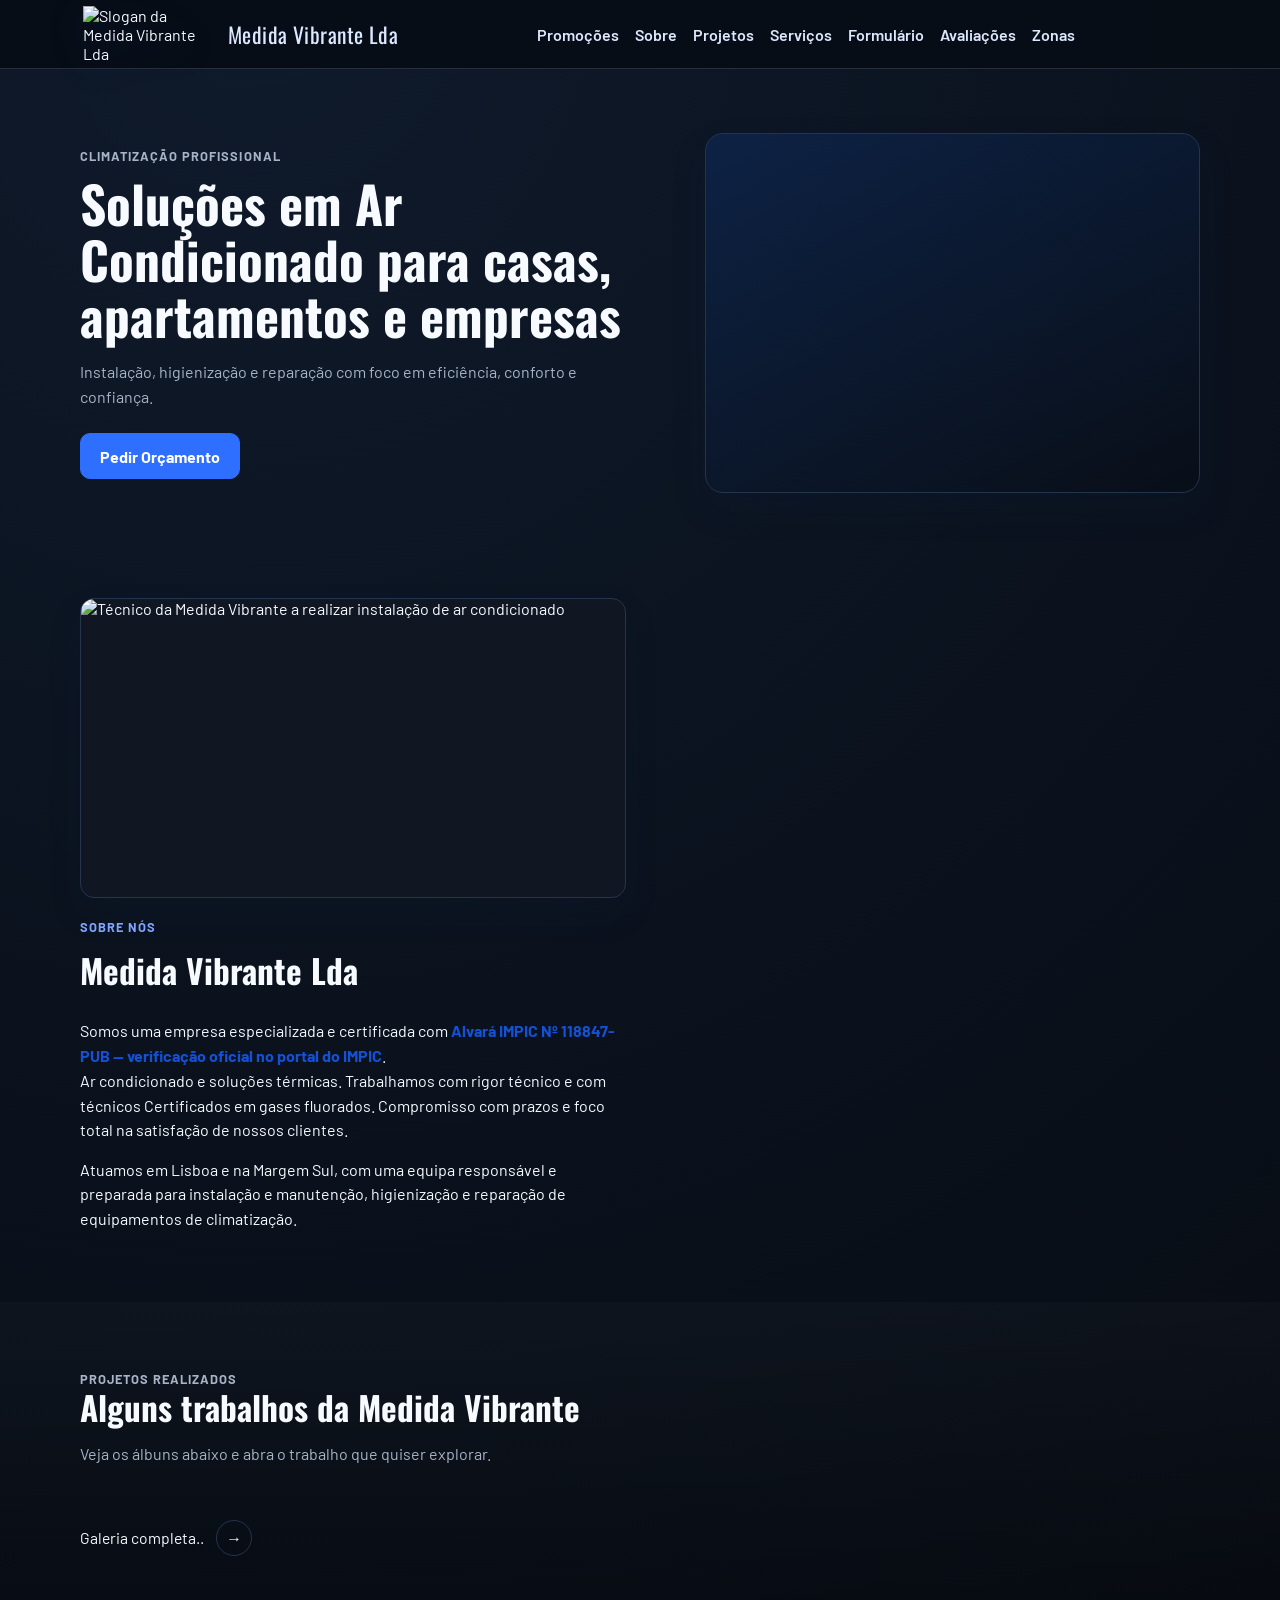
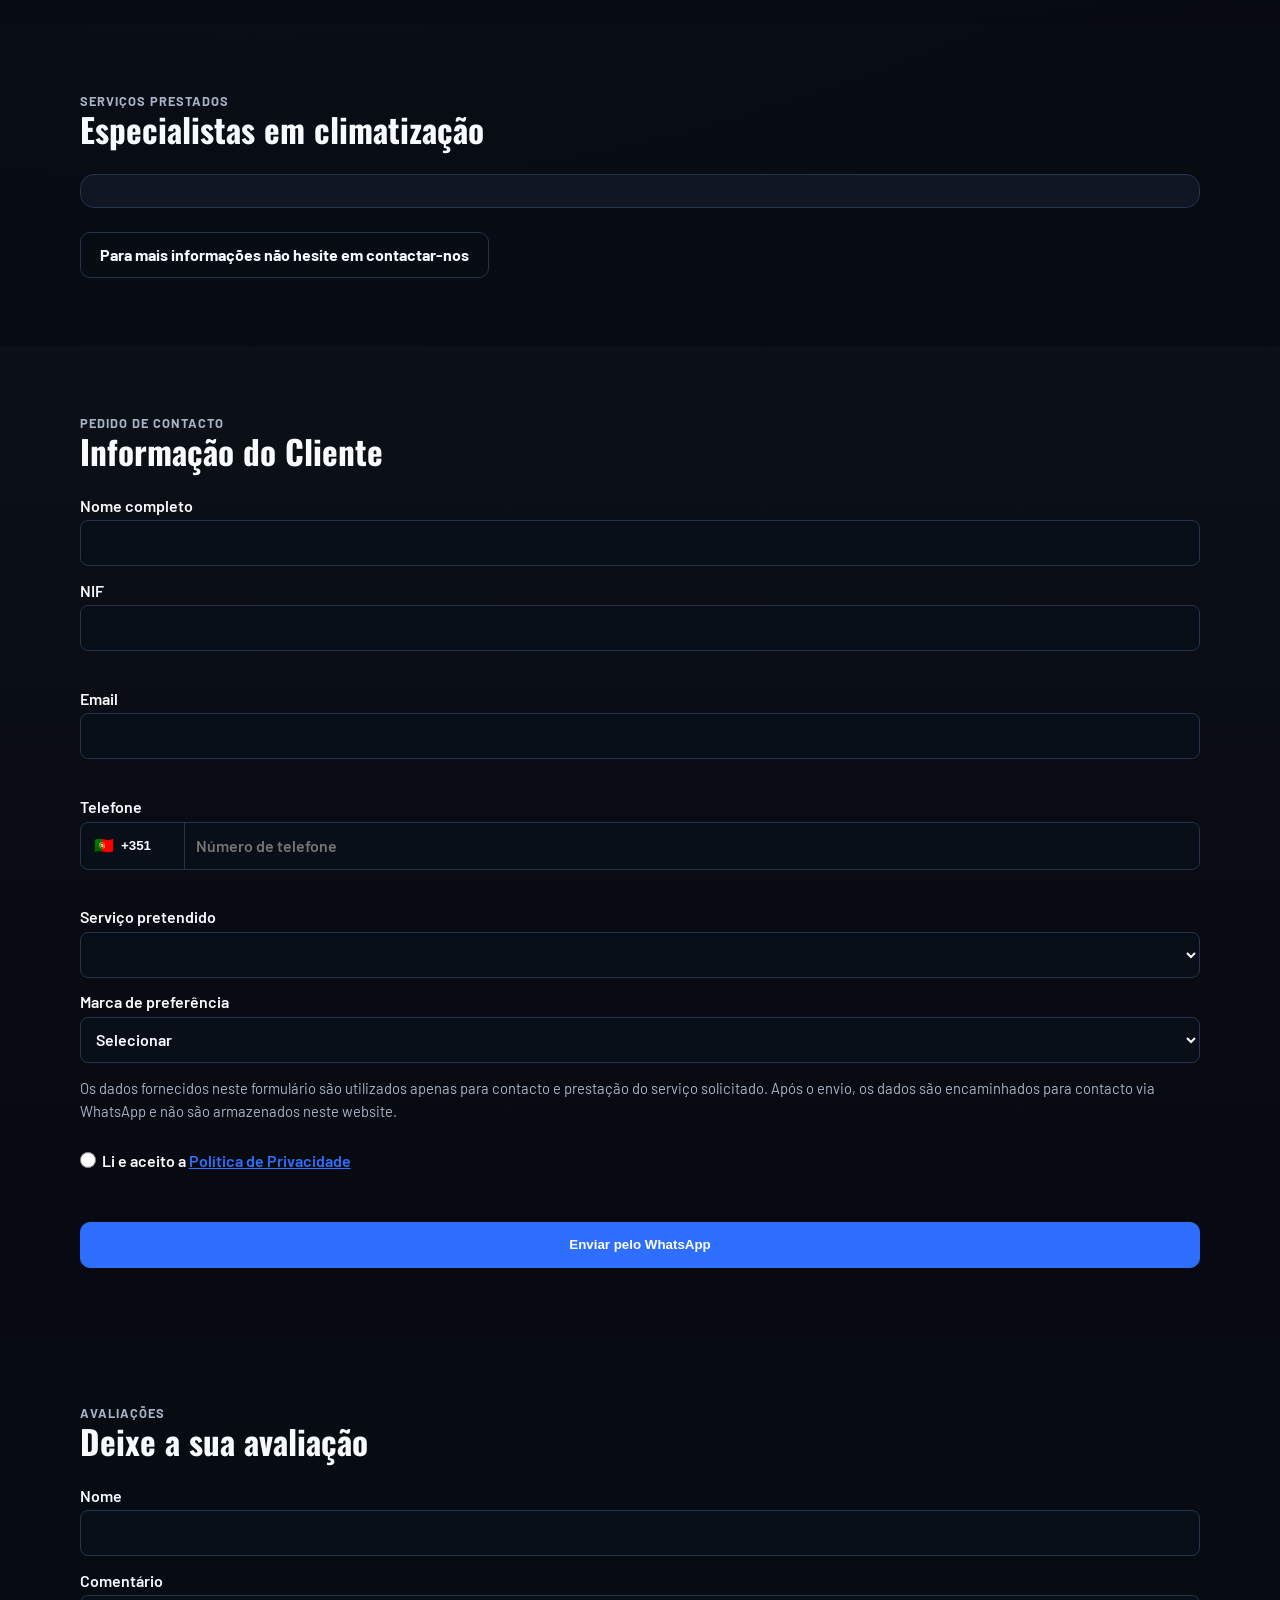
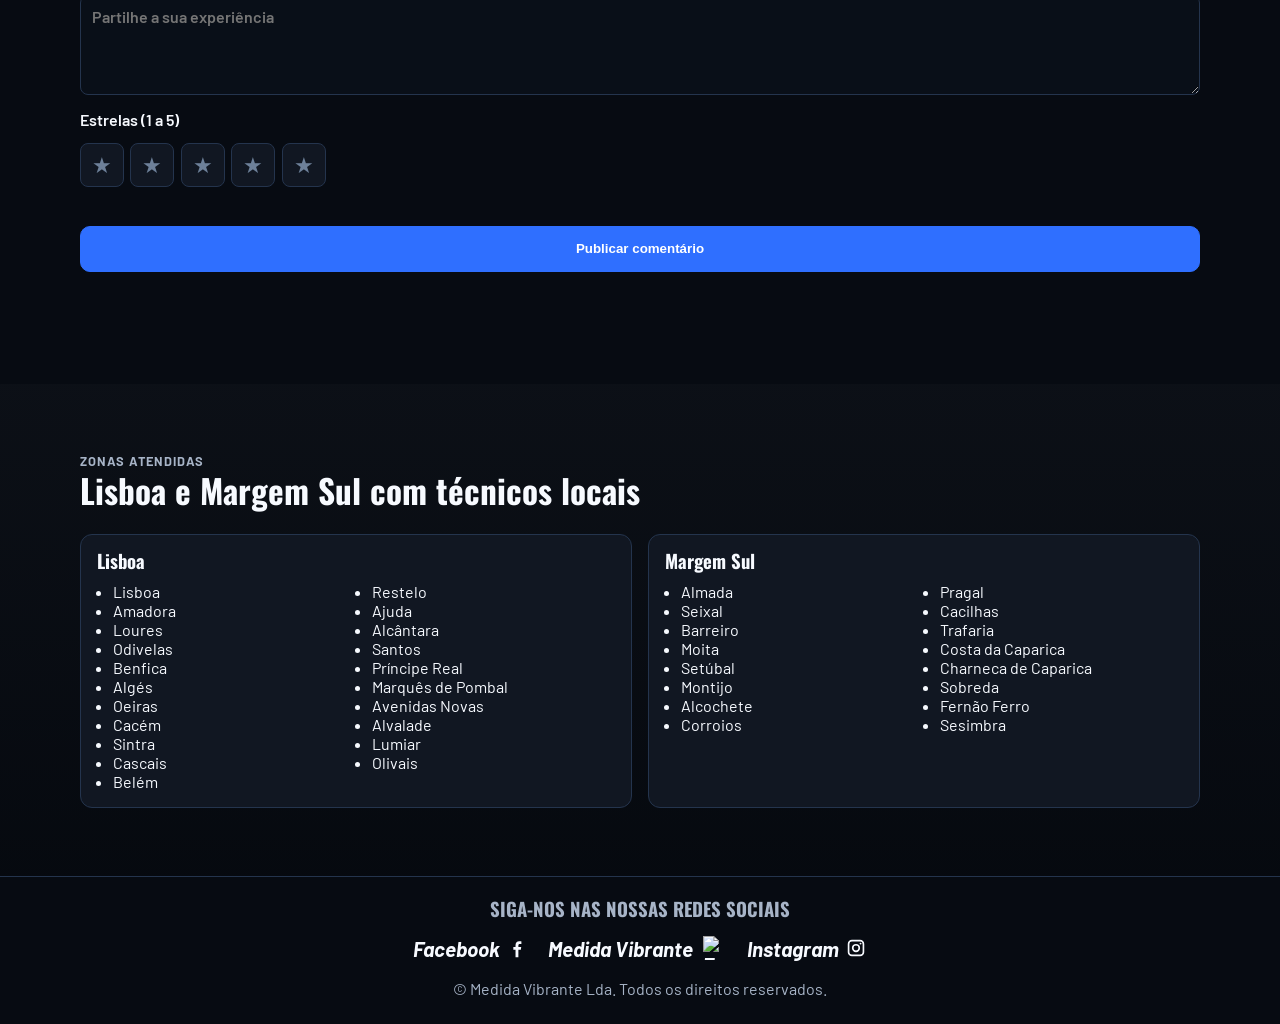
==== commit 18df545e: "delete the promotion section" ====
--- a/index.html
+++ b/index.html
@@ -69,6 +69,7 @@
 			</header>
 
 			<!-- Seção de promoções -->
+		<!--
 			<section id="promocoes" class="section">
 				<div class="container">
 					<div class="promo-card">
@@ -240,6 +241,7 @@
 					</div>
 				</div>
 			</section>
+		-->
 
 			<!-- Conteúdo principal da página. -->
 			<main id="topo">
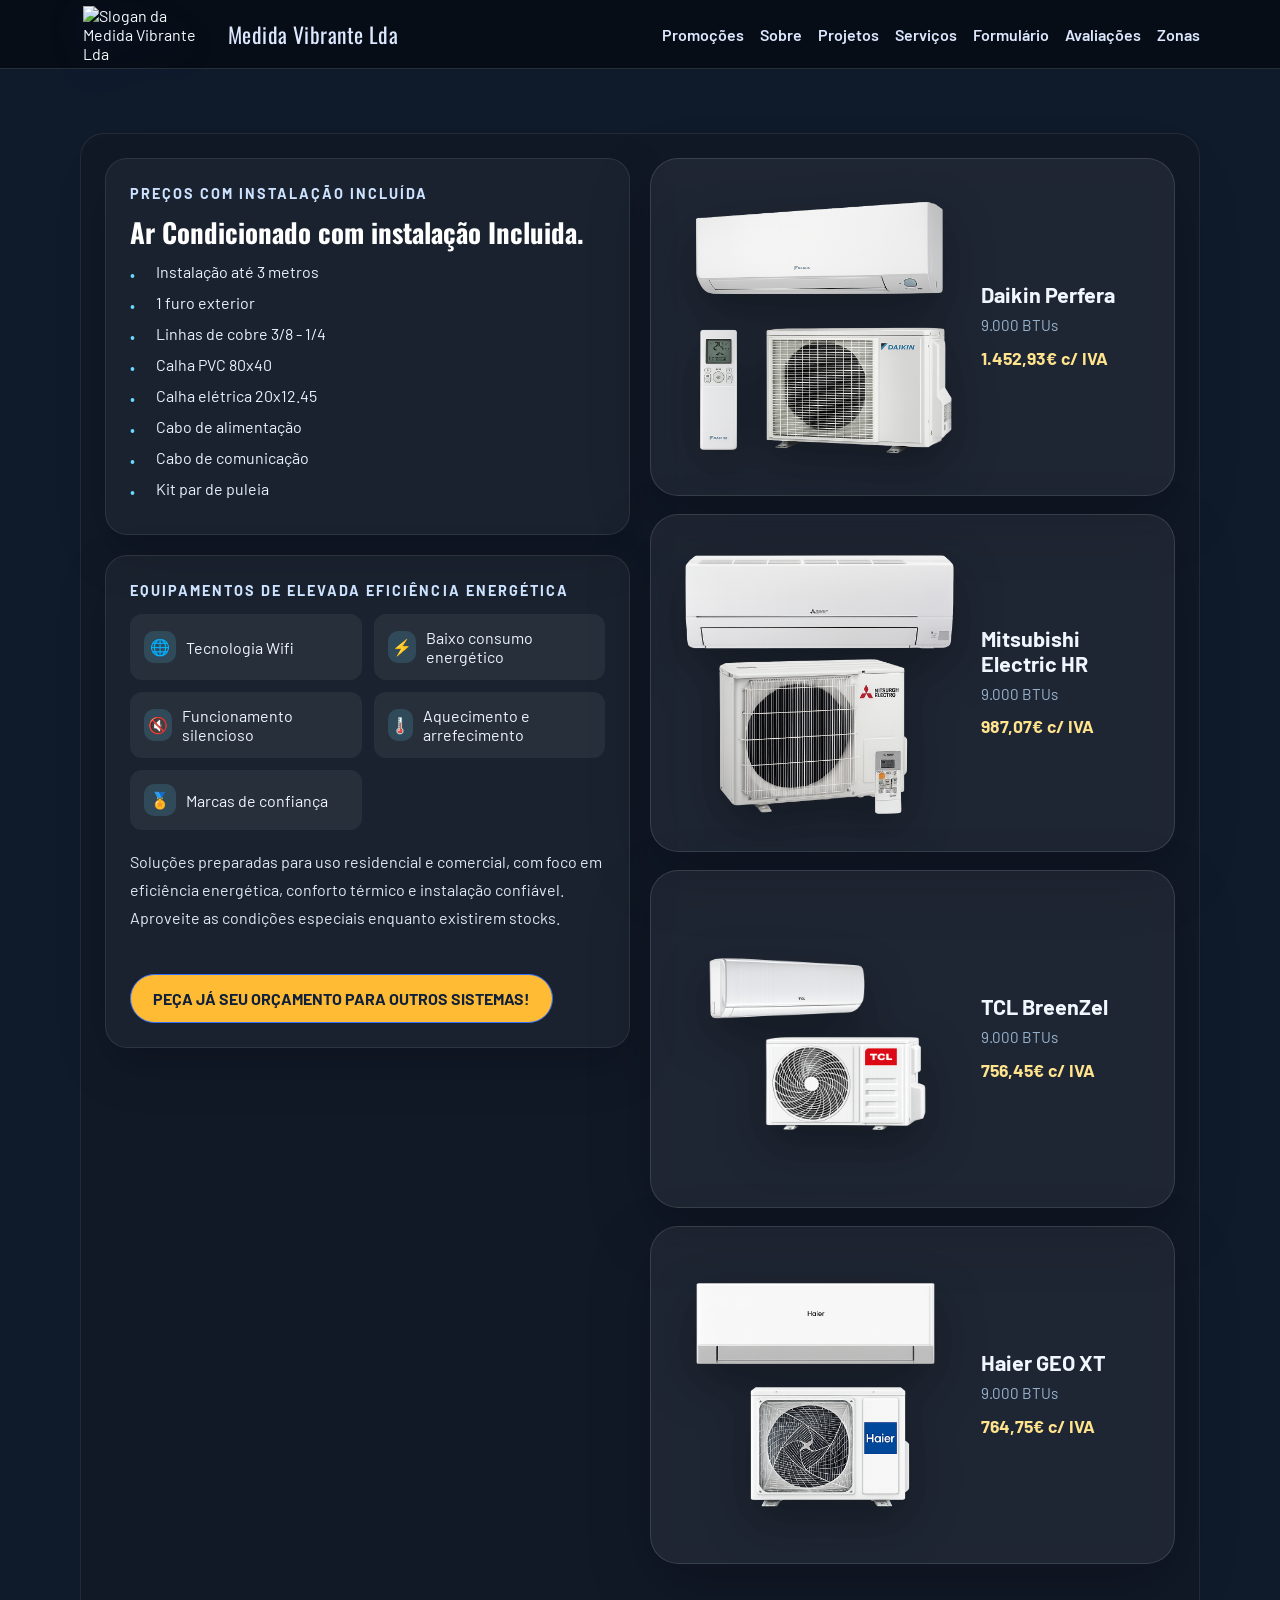
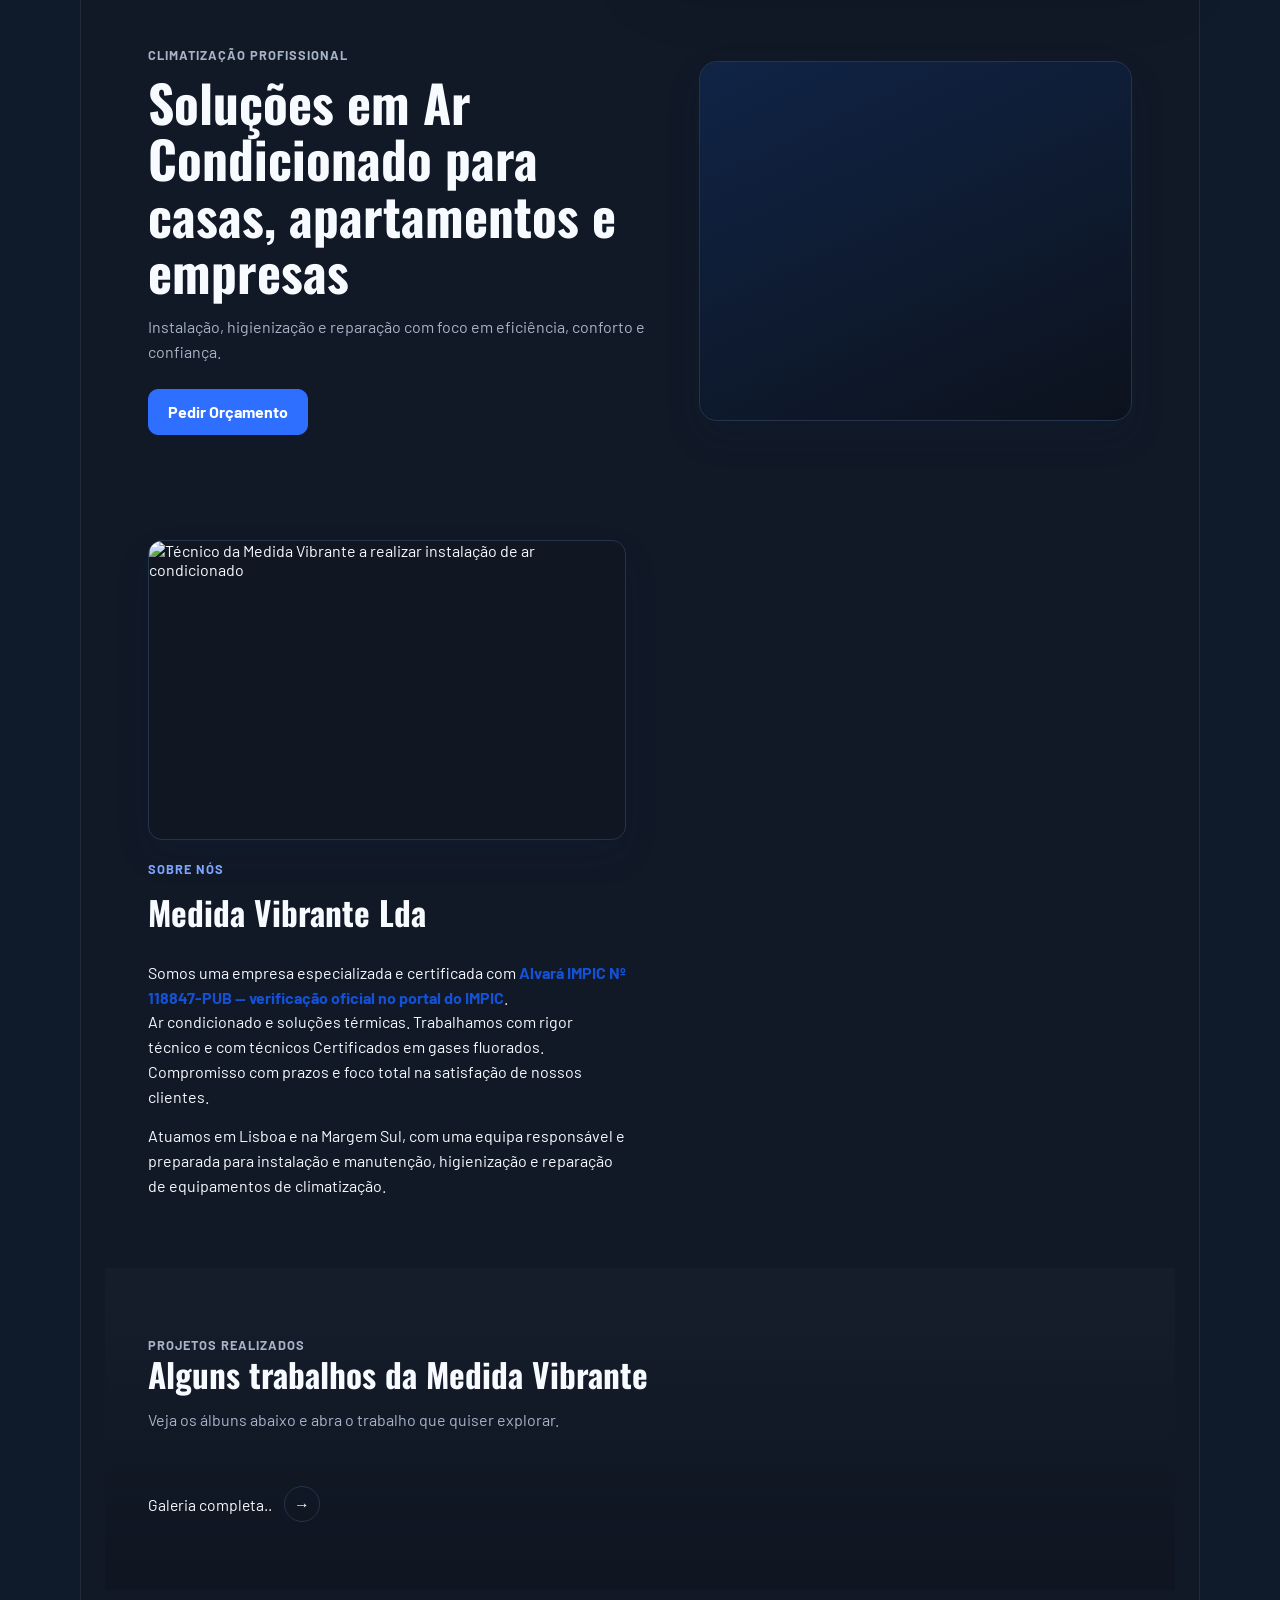
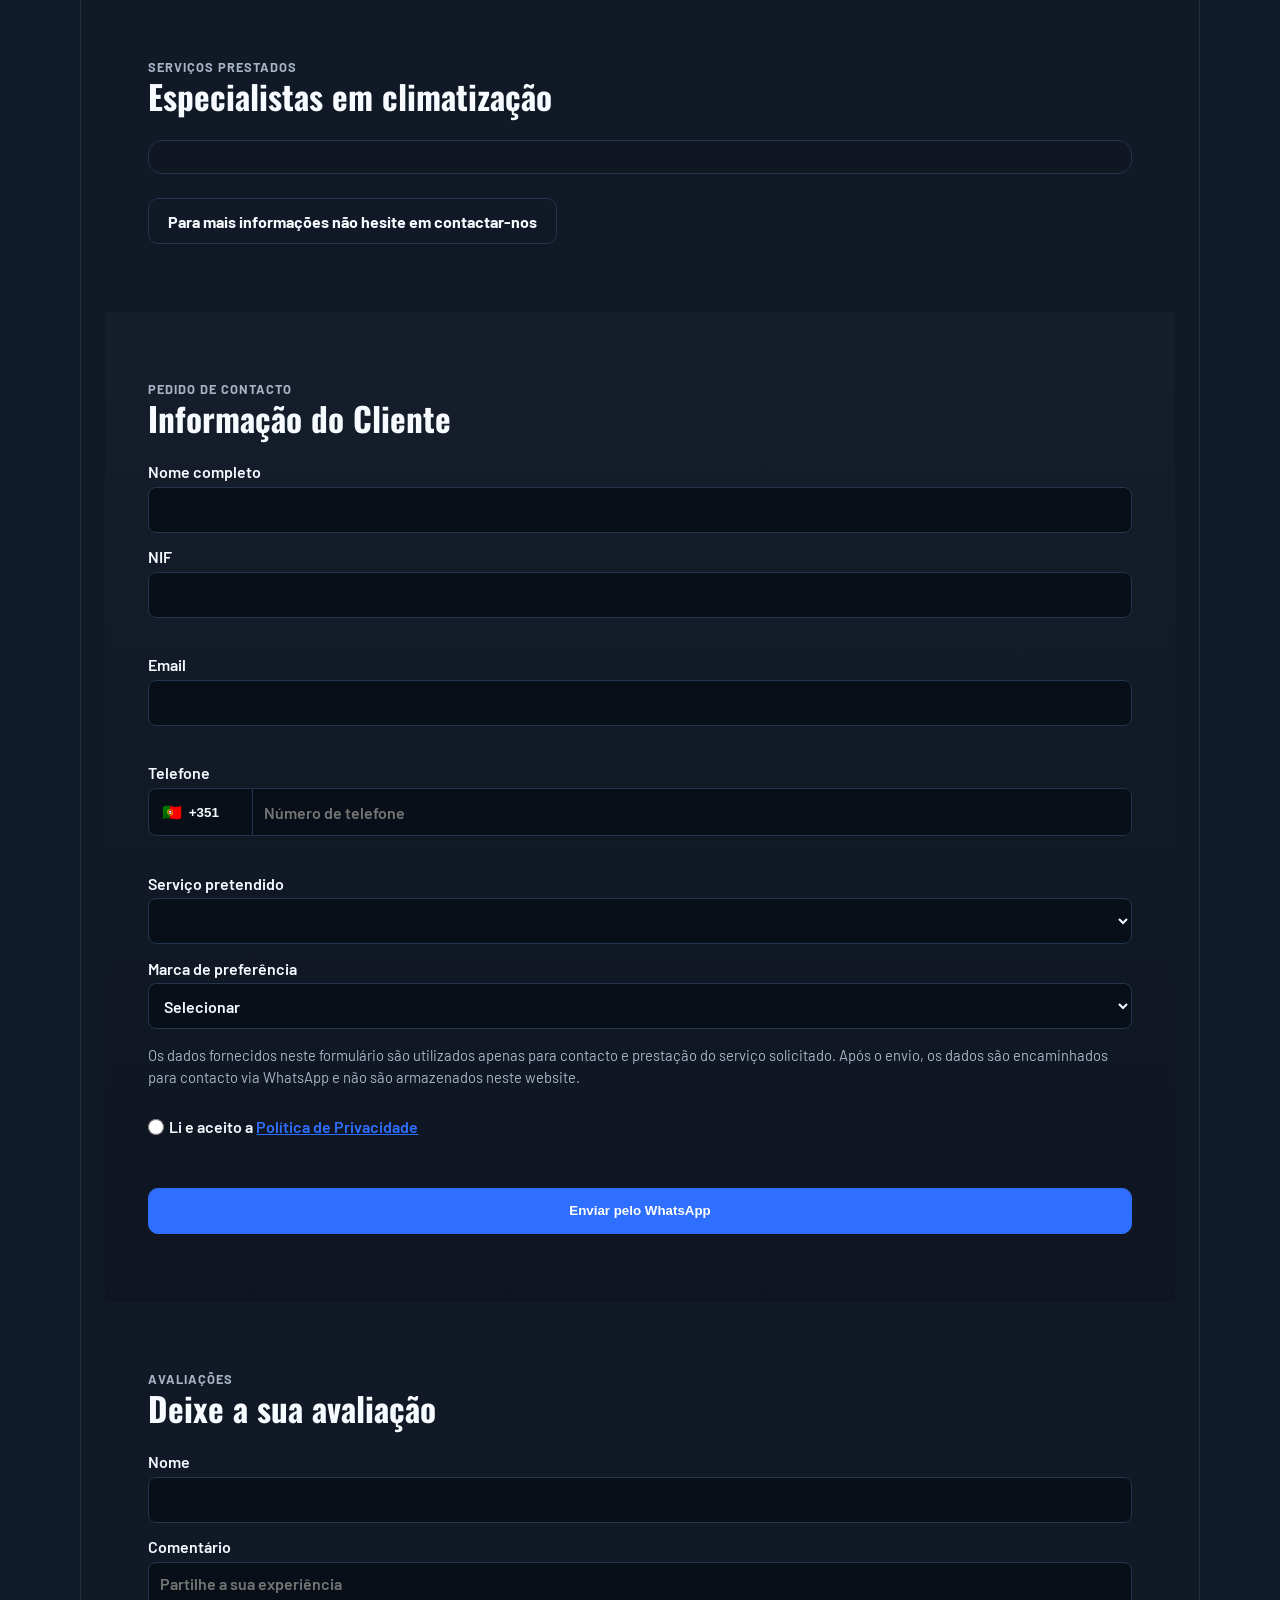
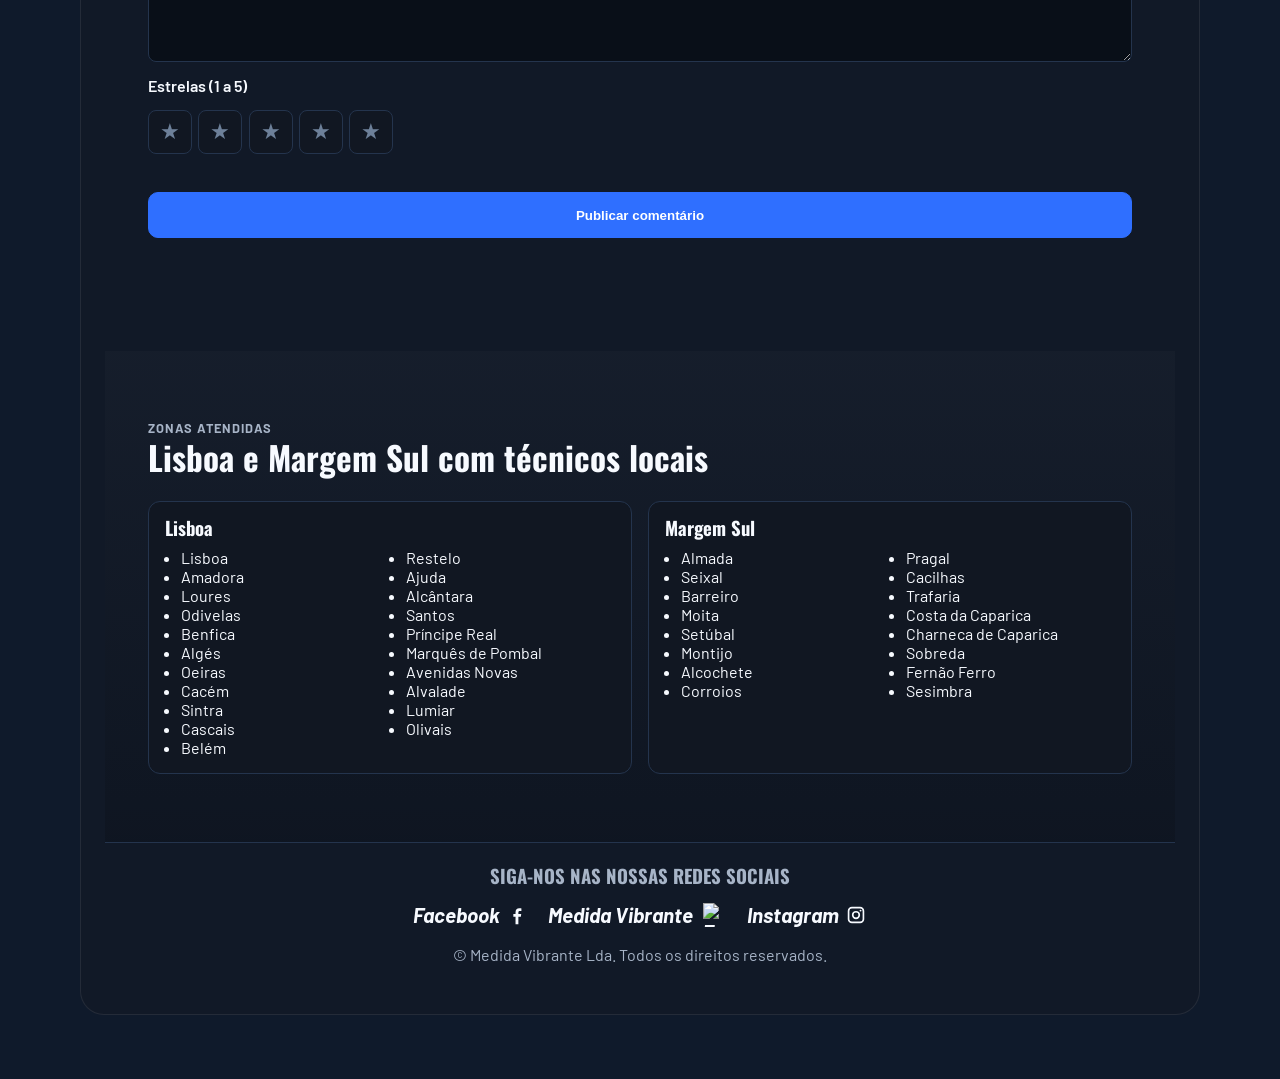
==== commit 9f9a1415: "Card PRomotion" ====
--- a/index.html
+++ b/index.html
@@ -19,22 +19,18 @@
 			<link rel="stylesheet" href="css/style.css" />
 		</head>
 		<body>
-			<!-- Cabeçalho fixo com logótipo, navegação principal, menu mobile e alternador de tema. -->
+			<!-- Cabeçalho fixo com logótipo, navegação principal e menu mobile. -->
 			<header class="site-header">
 				<div class="container nav-wrap">
-					<!-- A imagem do logótipo é trocada pelo JavaScript em applyTheme(), em js/script.js. -->
 					<div class="logo-title-wrap">
 						<a href="#topo" class="logo" aria-label="Medida Vibrante Lda">
 							<img
 								id="brand-logo"
-								src="img/projetos/imgGerais/slogan.png"
+								src="img/projetos/imgGerais/sloganVersao2.png"
 								alt="Slogan da Medida Vibrante Lda"
 							/>
 							<span class="company-name">Medida Vibrante Lda</span>
 						</a>
-						<button id="theme-toggle" class="theme-toggle" aria-label="Alternar tema" title="Alternar tema" style="background: none; border: none; cursor: pointer; margin-left: 0.18rem; display: flex; align-items: center; justify-content: center;">
-							<!-- SVG será inserido via JS -->
-						</button>
 					</div>
 					<!-- Botão hamburguer visível apenas no mobile; o JS abre/fecha o drawer com a classe body.menu-open. -->
 					<button
@@ -61,189 +57,82 @@
 						<a href="#zonas">Zonas</a>
 						</nav>
 					</div>
-					<button id="theme-toggle" class="theme-toggle" aria-label="Alternar tema" title="Alternar tema" style="background: none; border: none; cursor: pointer; margin-left: 0.08rem; display: flex; align-items: center; justify-content: center;">
-						<!-- SVG será inserido via JS -->
-					</button>
-
 				</div>
 			</header>
 
 			<!-- Seção de promoções -->
-		<!--
-			<section id="promocoes" class="section">
-				<div class="container">
-					<div class="promo-card">
-						<div class="promo-header">
-							<p class="promo-kicker">Campanha de Climatização</p>
-							<h1 class="promo-title">Ar condicionado mural exclusive plus com Instalação Incluida</h1>
-							<p class="promo-subtitle">
-								Solução eficiente, elegante e preparada para todo o ano com conforto e controlo inteligente.
-							</p>
-						</div>
-
-						<div class="promo-layout">
-							<div class="promo-main">
-								<div class="promo-hero">
-									<div class="promo-product">
-										<div class="promo-image-full">
-											<img src="img/imgPromo/Adobe Express - file.png" alt="Ar condicionado mural Exclusive Plus" class="promo-img" />
-										</div>
-									</div>
+			<section id="promocoes" class="section promo-section">
+				<div class="container promo-container">
+					<div class="promo-inner">
+						<div class="promo-block promo-block--info" aria-label="Resumo da promoção e benefícios">
+							<div class="promo-panel promo-panel--installation">
+								<p class="promo-kicker">PREÇOS COM INSTALAÇÃO INCLUÍDA</p>
+								<h2 class="promo-title">Ar Condicionado com instalação Incluida.</h2>
+								<ul class="promo-list">
+									<li>Instalação até 3 metros</li>
+									<li>1 furo exterior</li>
+									<li>Linhas de cobre 3/8 - 1/4</li>
+									<li>Calha PVC 80x40</li>
+									<li>Calha elétrica 20x12.45</li>
+									<li>Cabo de alimentação</li>
+									<li>Cabo de comunicação</li>
+									<li>Kit par de puleia</li>
+								</ul>
+							</div>
+
+							<div class="promo-panel promo-panel--benefits">
+								<p class="promo-kicker">EQUIPAMENTOS DE ELEVADA EFICIÊNCIA ENERGÉTICA</p>
+								<div class="benefits-list" aria-label="Vantagens dos equipamentos">
+									<div class="benefit-item"><span class="benefit-icon">🌐</span><span>Tecnologia Wifi</span></div>
+									<div class="benefit-item"><span class="benefit-icon">⚡</span><span>Baixo consumo energético</span></div>
+									<div class="benefit-item"><span class="benefit-icon">🔇</span><span>Funcionamento silencioso</span></div>
+									<div class="benefit-item"><span class="benefit-icon">🌡️</span><span>Aquecimento e arrefecimento</span></div>
+									<div class="benefit-item"><span class="benefit-icon">🏅</span><span>Marcas de confiança</span></div>
 								</div>
-				
-								<div class="promo-info-panel">
-									<div class="promo-info-copy">
-										
-										<div class="promo-topic">
-											<h3>Auto-limpeza</h3>
-											<p>Impede a acumulação de sujidade e humidade no interior do equipamento, evitando a propagação de bactérias, ácaros e mofo.</p>
-										</div>
-										<div class="promo-topic">
-											<h3>Modo ECO</h3>
-											<p>Reduz o consumo de energia, ajustando de forma automática o funcionamento para garantir mais conforto, eficiência e menor desperdício.</p>
-										</div>
-										<div class="promo-topic">
-											<h3>Super Silencioso (19dB)</h3>
-											<p>Reduz significativamente o fluxo de ar da unidade interior, diminuindo consequentemente o nível de ruído sonoro.</p>
-										</div>
-										<div class="promo-topic">
-											<h3>Modo Fell</h3>
-											<p>Ajuste personalizado da temperatura e velocidade do ar, para um ambiente mais confortável e acolhedor.</p>
-										</div>
-										<div class="promo-topic">
-											<h3>Modo Turbo</h3>
-											<p>Capacidade de atingir uma maior velocidade de ventilação, permitindo alcançar a temperatura desejada (arrefecimento) em menos tempo.</p>
-										</div>
-										<div class="promo-topic">
-											<h3>Fácil Instalação e Manutenção</h3>
-											<p>Conta com painel de limpeza simples, aberturas de ventilação facilmente removíveis e tubagem de 2 vias, garantindo rapidez e simplicidade.</p>
-										</div>
-									</div>
+								<p class="promo-copy">Soluções preparadas para uso residencial e comercial, com foco em eficiência energética, conforto térmico e instalação confiável. Aproveite as condições especiais enquanto existirem stocks.</p>
+								<a href="#formulario" class="btn btn-primary promo-cta">PEÇA JÁ SEU ORÇAMENTO PARA OUTROS SISTEMAS!</a>
+							</div>
+						</div>
+
+						<div class="promo-block promo-block--offers" aria-label="Ofertas de ar condicionado">
+							<div class="offer-card">
+								<img src="img/imgPromo/AcDaikin.png" alt="Daikin Perfera 9.000 BTUs" class="offer-image" />
+								<div class="offer-meta">
+									<p class="offer-brand">Daikin Perfera</p>
+									<p class="offer-spec">9.000 BTUs</p>
+									<p class="offer-price">1.452,93€ c/ IVA</p>
 								</div>
-
-						<div class="features-grid" aria-label="Funcionalidades principais">
-							<div class="feature active">
-								<span class="icon">❄️</span>
-								<p>Arrefecimento</p>
-							</div>
-							<div class="feature">
-								<span class="icon">☀️</span>
-								<p>Aquecimento</p>
-							</div>
-							<div class="feature">
-								<span class="icon icon-stacked">
-									<svg xmlns="http://www.w3.org/2000/svg" xml:space="preserve" id="ac" x="0" y="0" style="enable-background:new 0 0 55 55" version="1.1" viewBox="0 0 55 55">
-										<g>
-											<path fill="currentColor" d="M48.75,10.0120544H6.25c-1.5200195,0-2.75,1.2299805-2.75,2.75v15.2599487c0,1.5200195,1.2299805,2.75,2.75,2.75h2.4399414
-			h37.619873H48.75c1.5197754,0,2.75-1.2299805,2.75-2.75V12.7620544C51.5,11.2420349,50.2697754,10.0120544,48.75,10.0120544z
-			M50,28.0220032c0,0.6900024-0.5600586,1.25-1.25,1.25h-1.6901855v-1.7399902h-1.5H9.4399414h-1.5v1.7399902H6.25
-			c-0.6901855,0-1.25-0.5599976-1.25-1.25V12.7620544c0-0.6900024,0.5598145-1.25,1.25-1.25h42.5
-			c0.6899414,0,1.25,0.5599976,1.25,1.25V28.0220032z"></path>
-											<path fill="currentColor" d="M44.3098145 22.7820129h-33.619873c-1.5200195 0-2.75 1.2300415-2.75 2.75v.5h1.5 36.119873 1.5v-.5C47.0598145 24.0120544 45.829834 22.7820129 44.3098145 22.7820129zM10.2099609 16.36203c.1999512 0 .3898926-.0700073.5400391-.2199707.1398926-.1400146.2099609-.3300171.2099609-.5300293 0-.0999756-.0200195-.1900024-.0500488-.2799683-.0400391-.1000366-.1000977-.1800537-.1599121-.25-.2202148-.210022-.550293-.2800293-.8200684-.1600342-.0900879.039978-.1799316.0900269-.25.1600342-.0700684.0699463-.1201172.1499634-.1601563.25-.0397949.0899658-.0598145.1799927-.0598145.2799683 0 .2000122.079834.3900146.2199707.5300293C9.829834 16.2920227 10.0197754 16.36203 10.2099609 16.36203zM13.6799316 16.36203c.1999512 0 .3898926-.0700073.5300293-.2199707.1398926-.1400146.2199707-.3300171.2199707-.5300293 0-.0999756-.0200195-.1900024-.0600586-.2799683-.0400391-.1000366-.0900879-.1800537-.1599121-.25-.0700684-.0700073-.1501465-.1200562-.2402344-.1600342-.1899414-.0800171-.3999023-.0800171-.579834 0-.0900879.039978-.170166.0900269-.2399902.1600342-.0700684.0699463-.130127.1499634-.1601563.25-.0400391.0899658-.0598145.1799927-.0598145.2799683 0 .2000122.079834.3900146.2199707.5300293C13.2897949 16.2920227 13.4799805 16.36203 13.6799316 16.36203zM23.3098145 18.7320251h8.380127c.4199219 0 .75-.3300171.75-.75 0-.4099731-.3300781-.75-.75-.75h-8.380127c-.4199219 0-.75.3400269-.75.75C22.5598145 18.4020081 22.8898926 18.7320251 23.3098145 18.7320251zM44.652832 36.4977112c0-1.1748047-.4575195-2.2792969-1.2885742-3.1103516-.2929688-.2929688-.7675781-.2929688-1.0605469 0s-.2929688.7675781 0 1.0605469c.5473633.5478516.8491211 1.2763672.8491211 2.0498047 0 .7744141-.3012695 1.5019531-.8491211 2.0498047-1.715332 1.7148438-1.715332 4.5058594 0 6.2207031.1464844.1464844.3383789.2197266.5302734.2197266s.3837891-.0732422.5302734-.2197266c.2929688-.2929688.2929688-.7675781 0-1.0605469-1.1303711-1.1298828-1.1303711-2.9697266 0-4.0996094C44.1953125 38.7770081 44.652832 37.6725159 44.652832 36.4977112zM35.6977539 33.3873596c-.2919922-.2929688-.7675781-.2929688-1.0605469 0s-.2929688.7675781 0 1.0605469c1.1298828 1.1308594 1.1298828 2.9697266 0 4.0996094-.8310547.8310547-1.2885742 1.9355469-1.2885742 3.1103516s.4575195 2.2792969 1.2885742 3.1103516c.1464844.1464844.3383789.2197266.5302734.2197266s.3837891-.0732422.5302734-.2197266c.2929688-.2929688.2929688-.7675781 0-1.0605469-.5478516-.5478516-.8491211-1.2753906-.8491211-2.0498047s.3012695-1.5019531.8491211-2.0498047C37.4121094 37.893219 37.4125977 35.1031799 35.6977539 33.3873596zM29.3193359 36.4977112c0-1.1748047-.4575195-2.2792969-1.2885742-3.1103516-.2929688-.2929688-.7675781-.2929688-1.0605469 0s-.2929688.7675781 0 1.0605469c.5473633.5478516.8491211 1.2763672.8491211 2.0498047 0 .7744141-.3012695 1.5019531-.8491211 2.0498047-1.715332 1.7148438-1.715332 4.5058594 0 6.2207031.1464844.1464844.3383789.2197266.5302734.2197266s.3837891-.0732422.5302734-.2197266c.2929688-.2929688.2929688-.7675781 0-1.0605469-1.1303711-1.1298828-1.1303711-2.9697266 0-4.0996094C28.8618164 38.7770081 29.3193359 37.6725159 29.3193359 36.4977112zM20.3642578 33.3873596c-.2919922-.2929688-.7675781-.2929688-1.0605469 0s-.2929688.7675781 0 1.0605469c1.1298828 1.1308594 1.1298828 2.9697266 0 4.0996094-.8310547.8310547-1.2885742 1.9355469-1.2885742 3.1103516s.4575195 2.2792969 1.2885742 3.1103516c.1464844.1464844.3383789.2197266.5302734.2197266s.3837891-.0732422.5302734-.2197266c.2929688-.2929688.2929688-.7675781 0-1.0605469-.5478516-.5478516-.8491211-1.2753906-.8491211-2.0498047s.3012695-1.5019531.8491211-2.0498047C22.0786133 37.893219 22.0791016 35.1031799 20.3642578 33.3873596zM12.6972656 33.3873596c-.2919922-.2929688-.7675781-.2929688-1.0605469 0s-.2929688.7675781 0 1.0605469c1.1298828 1.1308594 1.1298828 2.9697266 0 4.0996094-1.715332 1.7148438-1.715332 4.5058594 0 6.2207031.1464844.1464844.3383789.2197266.5302734.2197266s.3837891-.0732422.5302734-.2197266c.2929688-.2929688.2929688-.7675781 0-1.0605469-1.1303711-1.1298828-1.1303711-2.9697266 0-4.0996094C14.4116211 37.893219 14.4121094 35.1031799 12.6972656 33.3873596z"></path>
-										</g>
-									</svg>
-									<svg xmlns="http://www.w3.org/2000/svg" id="ac-remote" enable-background="new 0 0 64 64" viewBox="0 0 64 64">
-										<path fill="currentColor" d="M42.68,0H21.32c-1.77,0-3.21,1.45-3.21,3.21v57.58c0,1.78,1.45,3.21,3.21,3.21h21.37c1.77,0,3.21-1.44,3.21-3.21V3.21
-			C45.89,1.45,44.45,0,42.68,0z M29.38,21.28c0.02,0.05,0.01,0.1,0.02,0.16c0.02,0.07,0.04,0.14,0.03,0.23
-			c0,0.06-0.02,0.12-0.03,0.19c-0.02,0.07-0.02,0.13-0.05,0.2c-0.03,0.07-0.08,0.13-0.12,0.2c-0.03,0.04-0.05,0.08-0.08,0.12
-			l-2.96,2.95c-0.02,0.03-0.06,0.04-0.09,0.06c-0.02,0.02-0.04,0.05-0.07,0.07c-0.04,0.03-0.08,0.04-0.12,0.06
-			c-0.03,0.01-0.06,0.03-0.09,0.04c-0.11,0.04-0.23,0.06-0.34,0.06h-0.01c-0.11,0-0.23-0.02-0.34-0.06
-			c-0.02-0.01-0.05-0.02-0.07-0.03c-0.1-0.04-0.21-0.11-0.3-0.2c0,0-0.01,0-0.01-0.01c-0.01-0.01-0.01-0.02-0.02-0.03
-			c-0.04-0.04-0.08-0.08-0.11-0.13c-1.89-2.92-1.89-6.68,0-9.59c0.02-0.03,0.05-0.05,0.07-0.08c0.03-0.02,0.04-0.06,0.06-0.08
-			c0.03-0.03,0.06-0.04,0.08-0.06c0.06-0.04,0.11-0.08,0.18-0.11c0.06-0.03,0.11-0.05,0.18-0.07c0.06-0.02,0.12-0.03,0.2-0.04
-			c0.06,0,0.12-0.01,0.19,0c0.07,0,0.13,0.02,0.2,0.04c0.07,0.01,0.13,0.04,0.2,0.07c0.02,0.01,0.06,0.02,0.08,0.03
-			c0.03,0.02,0.05,0.05,0.08,0.08c0.03,0.02,0.06,0.03,0.09,0.06l2.95,2.95c0.04,0.04,0.05,0.08,0.08,0.12
-			c0.05,0.06,0.1,0.12,0.13,0.2c0.02,0.06,0.03,0.12,0.04,0.2c0.02,0.06,0.04,0.12,0.04,0.19c0,0.08-0.02,0.15-0.03,0.23
-			c-0.01,0.05-0.01,0.1-0.03,0.15C29.16,20.04,29.16,20.7,29.38,21.28z M26.76,26.83c0-0.07,0.02-0.13,0.03-0.2
-			c0.02-0.06,0.05-0.12,0.08-0.19c0.01-0.03,0.01-0.06,0.03-0.09c0.02-0.03,0.05-0.05,0.08-0.08c0.02-0.03,0.03-0.06,0.06-0.09
-			L30,23.23c0.03-0.03,0.07-0.05,0.11-0.07c0.06-0.05,0.13-0.1,0.21-0.14c0.05-0.02,0.11-0.02,0.17-0.04
-			c0.07-0.02,0.14-0.04,0.22-0.04c0.07,0,0.14,0.02,0.22,0.03c0.05,0.01,0.11,0.01,0.17,0.03c0.59,0.21,1.25,0.21,1.85-0.01
-			c0.05-0.02,0.1-0.01,0.15-0.02c0.08-0.01,0.14-0.03,0.23-0.03c0.06,0,0.12,0.02,0.2,0.03c0.06,0.02,0.12,0.03,0.19,0.05
-			c0.07,0.03,0.13,0.08,0.2,0.13c0.04,0.03,0.08,0.04,0.12,0.08l2.95,2.95c0.03,0.02,0.04,0.06,0.06,0.09
-			c0.02,0.02,0.05,0.04,0.07,0.07c0.02,0.03,0.02,0.06,0.04,0.09c0.03,0.06,0.05,0.12,0.07,0.2c0.02,0.06,0.03,0.12,0.04,0.19
-			c0,0.06,0,0.13-0.01,0.2c0,0.06-0.01,0.12-0.03,0.19c-0.02,0.06-0.05,0.12-0.08,0.19c-0.03,0.06-0.06,0.11-0.11,0.17
-			c-0.02,0.03-0.03,0.06-0.05,0.08c-0.02,0.03-0.06,0.04-0.09,0.06c-0.02,0.02-0.04,0.05-0.07,0.07c-1.46,0.95-3.13,1.42-4.8,1.42
-			c-1.66,0-3.33-0.47-4.79-1.41c-0.03-0.02-0.05-0.05-0.07-0.07c-0.03-0.03-0.07-0.04-0.09-0.06c-0.03-0.03-0.04-0.06-0.06-0.08
-			c-0.04-0.05-0.08-0.11-0.11-0.18c-0.03-0.05-0.05-0.11-0.07-0.18c-0.02-0.06-0.03-0.12-0.04-0.2
-			C26.76,26.95,26.75,26.89,26.76,26.83z M36.72,33.36c0-0.57,0.45-1.03,1.03-1.03h4.44c0.58,0,1.03,0.46,1.03,1.03v3.27
-			c0,0.57-0.45,1.03-1.03,1.03h-4.44c-0.58,0-1.03-0.46-1.03-1.03V33.36z M39.42,25.16c-0.04,0.05-0.08,0.09-0.12,0.13
-			c0,0.01-0.01,0.02-0.02,0.03c0,0.01-0.01,0.01-0.01,0.01c-0.09,0.08-0.19,0.16-0.3,0.2c-0.02,0.01-0.05,0.02-0.07,0.03
-			c-0.11,0.04-0.23,0.06-0.34,0.06c0,0,0,0-0.01,0c-0.11,0-0.23-0.02-0.34-0.06c-0.03-0.01-0.06-0.03-0.09-0.04
-			c-0.04-0.02-0.08-0.03-0.12-0.06c-0.03-0.02-0.04-0.05-0.07-0.07c-0.03-0.02-0.07-0.03-0.09-0.06l-2.95-2.95
-			c-0.04-0.04-0.06-0.08-0.09-0.12c-0.04-0.06-0.09-0.12-0.12-0.2c-0.03-0.06-0.03-0.12-0.05-0.2c-0.01-0.06-0.03-0.12-0.03-0.19
-			c0-0.08,0.01-0.15,0.03-0.23c0.01-0.05,0-0.1,0.02-0.16c0.22-0.59,0.22-1.25,0-1.85c-0.02-0.05-0.01-0.1-0.02-0.15
-			c-0.02-0.07-0.03-0.14-0.03-0.23c0-0.06,0.02-0.12,0.03-0.19c0.02-0.07,0.03-0.13,0.05-0.2c0.03-0.07,0.08-0.12,0.12-0.19
-			c0.03-0.04,0.05-0.09,0.09-0.13l2.95-2.95c0.02-0.03,0.06-0.04,0.09-0.06c0.03-0.02,0.04-0.05,0.07-0.07
-			c0.03-0.02,0.06-0.02,0.09-0.04c0.06-0.03,0.12-0.05,0.2-0.07c0.06-0.02,0.12-0.03,0.19-0.04c0.07,0,0.12,0,0.2,0.01
-			c0.06,0,0.13,0.01,0.2,0.03c0.06,0.02,0.11,0.05,0.17,0.07c0.07,0.04,0.12,0.07,0.19,0.12c0.02,0.02,0.05,0.03,0.07,0.05
-			c0.03,0.03,0.04,0.06,0.06,0.09c0.02,0.03,0.06,0.04,0.08,0.08C41.3,18.48,41.3,22.25,39.42,25.16z M37.24,13.89
-			c0,0.07-0.02,0.13-0.03,0.2c-0.02,0.06-0.04,0.12-0.08,0.2c-0.01,0.02-0.01,0.05-0.03,0.08c-0.03,0.05-0.07,0.09-0.11,0.13
-			c-0.01,0.01-0.01,0.03-0.02,0.04l-2.93,2.92L34,17.5c-0.03,0.03-0.07,0.05-0.11,0.07c-0.06,0.05-0.12,0.1-0.21,0.14
-			c-0.05,0.02-0.11,0.03-0.18,0.04c-0.06,0.02-0.13,0.04-0.21,0.04c-0.01,0-0.02,0-0.02,0c-0.07,0-0.13-0.02-0.21-0.03
-			c-0.05-0.01-0.09-0.01-0.14-0.02c-0.6-0.22-1.26-0.22-1.85-0.01c-0.12,0.05-0.24,0.06-0.35,0.06c-0.12,0-0.25-0.02-0.35-0.06
-			c-0.04-0.01-0.07-0.03-0.1-0.05c-0.08-0.04-0.15-0.08-0.23-0.14c-0.01-0.02-0.04-0.02-0.05-0.04l-2.95-2.95
-			c-0.03-0.03-0.04-0.06-0.06-0.09c-0.03-0.03-0.06-0.05-0.08-0.08c-0.02-0.03-0.02-0.06-0.03-0.08c-0.03-0.07-0.06-0.13-0.08-0.2
-			c-0.01-0.06-0.03-0.12-0.03-0.2c-0.01-0.06,0-0.12,0-0.19c0.01-0.07,0.02-0.13,0.04-0.2c0.02-0.06,0.04-0.11,0.07-0.18
-			c0.03-0.06,0.07-0.12,0.11-0.18c0.02-0.02,0.03-0.05,0.06-0.08c0.02-0.02,0.06-0.03,0.09-0.06c0.02-0.02,0.04-0.05,0.07-0.07
-			c2.91-1.88,6.67-1.88,9.58,0c0.03,0.02,0.05,0.05,0.08,0.07c0.03,0.03,0.06,0.04,0.09,0.06c0.02,0.03,0.03,0.06,0.05,0.08
-			c0.04,0.05,0.08,0.11,0.11,0.18c0.03,0.06,0.05,0.11,0.07,0.18c0.02,0.06,0.03,0.12,0.04,0.2C37.25,13.77,37.25,13.83,37.24,13.89z
-			M20.78,5.33c0-0.58,0.45-1.03,1.03-1.03h4.44c0.58,0,1.03,0.45,1.03,1.03v3.26c0,0.57-0.45,1.03-1.03,1.03h-4.44
-			c-0.58,0-1.03-0.46-1.03-1.03V5.33z M20.77,33.36c0-0.57,0.46-1.03,1.03-1.03h4.45c0.57,0,1.03,0.46,1.03,1.03v3.27
-			c0,0.57-0.46,1.03-1.03,1.03H21.8c-0.57,0-1.03-0.46-1.03-1.03V33.36z M27.28,40.71v3.27c0,0.57-0.45,1.03-1.03,1.03h-4.44
-			c-0.58,0-1.03-0.46-1.03-1.03v-3.27c0-0.57,0.45-1.03,1.03-1.03h4.44C26.83,39.68,27.28,40.14,27.28,40.71z M27.29,51.33
-			c0,0.57-0.46,1.03-1.03,1.03h-4.45c-0.57,0-1.03-0.46-1.03-1.03v-3.27c0-0.57,0.46-1.03,1.03-1.03h4.45c0.57,0,1.03,0.46,1.03,1.03
-			V51.33z"></path>
-									</svg>
-								</span>
-								<p>Comando Infravermelho</p>
-							</div>
-							<div class="feature">
-								<span class="icon">🛜</span>
-								<p>WiFi Automático</p>
-							</div>
-						</div>
-							</div>
-
-							<aside class="promo-summary">
-								<div class="modelo-badge" aria-label="Marca e potência do equipamento">
-									<span class="energy-label">Marca</span>
-									<strong>O2</strong>
-									<span class="energy-label">Potência: 9.000 BTUS</span>
+							</div>
+
+							<div class="offer-card">
+								<img src="img/imgPromo/AcMitsubish.png" alt="Mitsubishi Electric HR 9.000 BTUs" class="offer-image" />
+								<div class="offer-meta">
+									<p class="offer-brand">Mitsubishi Electric HR</p>
+									<p class="offer-spec">9.000 BTUs</p>
+									<p class="offer-price">987,07€ c/ IVA</p>
 								</div>
-								<div class="energy-badge" aria-label="Classe energetica A mais mais mais">
-									<span class="energy-label">Classe Energética</span>
-									<strong>A+++</strong>
+							</div>
+
+							<div class="offer-card">
+								<img src="img/imgPromo/AcTcl.png" alt="TCL BreenZel 9.000 BTUs" class="offer-image" />
+								<div class="offer-meta">
+									<p class="offer-brand">TCL BreenZel</p>
+									<p class="offer-spec">9.000 BTUs</p>
+									<p class="offer-price">756,45€ c/ IVA</p>
 								</div>
-								<div class="promo-price-block">
-									<span class="price-label">Preço</span>
-									<div class="promo-price">720€</div>
-									<p class="price-note">Já com IVA e instalação incluída</p>
+							</div>
+
+							<div class="offer-card">
+								<img src="img/imgPromo/AcHaier.png" alt="Haier GEO XT 9.000 BTUs" class="offer-image" />
+								<div class="offer-meta">
+									<p class="offer-brand">Haier GEO XT</p>
+									<p class="offer-spec">9.000 BTUs</p>
+									<p class="offer-price">764,75€ c/ IVA</p>
 								</div>
-							</aside>
-						</div>
-
-						<div class="promo-details">
-							<div class="details-card details-card--info">
-								<ul class="campaign-list">
-									<li><strong>Campanha válida de 27/04 até 27/05, Ou enquanto durar nossos stocks.</strong></li>
-									<li><strong>Promoção Válida até 25km do armazém. <a href="https://maps.app.goo.gl/XBptjH7K5Qx9HbfZA" class="amadora-link" target="_blank" rel="noopener">Amadora</a> </strong></li>
-								</ul>
-								<div class="promo-divider"></div>
-
-								<p><strong>Serviços não inclusos:</strong></p>
-								<ul class="exclusions-list">
-									<li>Andaimes ou plataformas elevatorias</li>
-									<li>Trabalhos de construção civil</li>
-									<li>Trabalhos em altura com cordas</li>
-								</ul>
-							</div>
-						</div>
-					</div>
-				</div>
-			</section>
-		-->
-
-			<!-- Conteúdo principal da página. -->
+							</div>
+						</div>
+					</div>
+
 			<main id="topo">
 				<!-- Hero principal; a foto lateral é controlada exclusivamente pelo CSS em .hero-visual. -->
 				<section class="hero">
@@ -733,3 +622,6 @@
 			<script type="module" src="js/script.js"></script>
 		</body>
 	</html>
+
+
+
--- a/css/style.css
+++ b/css/style.css
@@ -317,103 +317,6 @@
 	.site-header .nav-actions {
 		flex: 1 1 auto;
 	}
-}
-
-.theme-light .theme-toggle svg {
-	width: 27px !important;
-	height: 27px !important;
-	transition:
-		width 0.18s,
-		height 0.18s;
-}
-.theme-light .lightbox,
-.theme-light .lightbox * {
-	color: #fff !important;
-}
-.theme-light .project-grid .album-meta,
-.theme-light .project-grid .album-meta *,
-.theme-light .project-grid .info {
-	color: #111 !important;
-}
-.theme-light .project-grid .album-meta,
-.theme-light .project-grid .album-meta *,
-.theme-light .project-grid .info {
-	color: #111 !important;
-}
-.theme-light .lightbox .album-meta,
-.theme-light .lightbox .album-meta *,
-.theme-light .lightbox .album-meta p,
-.theme-light .lightbox .info {
-	color: #fff !important;
-}
-.theme-light .project-card .album-meta,
-.theme-light .project-card .album-meta *,
-.theme-light .project-card .info {
-	color: #111 !important;
-}
-.theme-light .lightbox,
-.theme-light .lightbox *,
-.theme-light .gallery-title,
-.theme-light .gallery-subtitle,
-.theme-light .gallery-back,
-.theme-light .gallery-empty,
-.theme-light .project-card,
-.theme-light .album-meta,
-.theme-light .album-meta *,
-.theme-light .info {
-	color: #fff !important;
-}
-.theme-light .lightbox .album-count {
-	color: #fff !important;
-}
-.theme-light .promo-product {
-	background: #0f1a2b !important;
-}
-.theme-light .promo-title,
-.theme-light .promo-subtitle,
-.theme-light .promo-details,
-.theme-light .promo-details * {
-	color: #111 !important;
-}
-
-.theme-light .promo-info-copy h2,
-.theme-light .promo-topic h3,
-.theme-light .promo-topic p {
-	color: #111 !important;
-}
-
-.theme-light .promo-images-grid {
-	background: #0f1a2b !important;
-	border-radius: 12px;
-	padding: 10px 0;
-}
-
-.theme-light .amadora-link {
-	color: #08385d !important;
-	text-decoration: underline;
-}
-
-.theme-light .details-card--info {
-	background: transparent !important;
-}
-.theme-light .details-card--info p,
-.theme-light .details-card--info strong {
-	color: #111 !important;
-}
-
-.theme-light .details-card h2,
-.theme-light .details-list li {
-	color: #111 !important;
-}
-.theme-toggle {
-	padding: 0.18rem 0.18rem;
-	border-radius: 50%;
-	transition: background 0.18s;
-}
-.theme-toggle:hover,
-.theme-toggle:focus {
-	background: rgba(255, 211, 79, 0.13);
-	outline: none;
 }
 
 :root {
@@ -440,30 +343,6 @@
 	--promo-border: #24344d;
 }
 
-.theme-light {
-	--bg: #fff;
-	--bg-soft: #f6f8fa;
-	--card: #f9fafb;
-	--text: #111;
-	--muted: #08385d;
-	--line: #dbe6f2;
-	--accent: #2f6fff;
-	--accent-soft: #1451d6;
-	--header-bg: rgba(255, 255, 255, 0.97);
-	--header-scrolled: rgba(246, 248, 250, 0.97);
-	--header-border: rgba(8, 56, 93, 0.12);
-	--section-dark-bg: linear-gradient(
-		180deg,
-		rgba(8, 56, 93, 0.03),
-		rgba(0, 0, 0, 0.01)
-	);
-	--input-bg: #f6f8fa;
-	--nav-text: #08385d;
-	--bg-secondary: #f6f8fa;
-	--promo-surface: #f6f8fa;
-	--promo-border: #dbe6f2;
-}
-
 /* Reset simples para garantir consistência de box model. */
 * {
 	box-sizing: border-box;
@@ -2769,6 +2648,270 @@
 	}
 }
 
+.promo-section {
+	background: linear-gradient(180deg, rgba(12,18,31,0.95) 0%, rgba(24,34,56,0.95) 100%);
+	padding: 3rem 0;
+}
+
+.promo-container {
+	background: rgba(18, 26, 40, 0.95);
+	border: 1px solid rgba(255, 255, 255, 0.08);
+	border-radius: 24px;
+	padding: 24px;
+}
+
+.promo-inner {
+	display: flex;
+	flex-wrap: wrap;
+	gap: 20px;
+}
+
+.promo-block {
+	flex: 1 1 320px;
+	min-width: 280px;
+}
+
+.promo-block--info {
+	max-width: 560px;
+}
+
+.promo-panel {
+	/* Blocos principais com relevo moderno e profundidade não branca */
+	background: rgba(255, 255, 255, 0.04);
+	border: 1px solid rgba(255, 255, 255, 0.09);
+	border-radius: 22px;
+	padding: 24px;
+	margin-bottom: 20px;
+	box-shadow: 0 18px 50px rgba(0, 0, 0, 0.18);
+	transition: transform 0.3s ease, box-shadow 0.3s ease;
+}
+
+.promo-panel:hover {
+	transform: translateY(-3px);
+	box-shadow: 0 28px 70px rgba(0, 0, 0, 0.22);
+}
+
+.promo-kicker {
+	font-size: 0.9rem;
+	font-weight: 700;
+	letter-spacing: 0.14em;
+	text-transform: uppercase;
+	color: #cce2ff;
+	margin-bottom: 12px;
+}
+
+.promo-title {
+	font-size: clamp(1.4rem, 2.1vw, 2rem);
+	margin-bottom: 16px;
+	color: #ffffff;
+	line-height: 1.05;
+}
+
+.promo-list {
+	list-style: none;
+	padding: 0;
+	margin: 0;
+}
+
+.promo-list li {
+	position: relative;
+	padding-left: 26px;
+	margin-bottom: 12px;
+	color: #e9f0ff;
+}
+
+.promo-list li::before {
+	content: "•";
+	position: absolute;
+	left: 0;
+	top: 0.16rem;
+	color: #6ad9ff;
+}
+
+.benefits-list {
+	display: grid;
+	grid-template-columns: repeat(2, minmax(0, 1fr));
+	gap: 12px;
+	margin-bottom: 18px;
+}
+
+.benefit-item {
+	display: flex;
+	align-items: center;
+	gap: 10px;
+	padding: 14px;
+	background: rgba(255, 255, 255, 0.06);
+	border-radius: 12px;
+	color: #eef5ff;
+}
+
+.benefit-icon {
+	display: inline-flex;
+	width: 32px;
+	height: 32px;
+	align-items: center;
+	justify-content: center;
+	border-radius: 10px;
+	background: rgba(106, 217, 255, 0.16);
+	color: #bdecff;
+	font-size: 1rem;
+}
+
+.promo-copy {
+	color: #dfe7f4;
+	line-height: 1.75;
+	margin-bottom: 18px;
+}
+
+.promo-cta {
+	padding: 14px 22px;
+	border-radius: 999px;
+	font-weight: 700;
+	text-decoration: none;
+	background: #ffbb33;
+	color: #10203a;
+	display: inline-block;
+}
+
+.promo-block--offers {
+	max-width: 560px;
+}
+
+.offer-card {
+	/* Card de oferta com profundidade e relevo suave */
+	display: flex;
+	align-items: center;
+	gap: 22px;
+	padding: 28px;
+	background: rgba(255, 255, 255, 0.06);
+	border: 1px solid rgba(255, 255, 255, 0.12);
+	border-radius: 28px;
+	margin-bottom: 18px;
+	box-shadow: 0 22px 64px rgba(0, 0, 0, 0.22);
+	backdrop-filter: blur(10px);
+	transition: transform 0.3s ease, box-shadow 0.3s ease;
+	transform-style: preserve-3d;
+	min-height: 300px;
+}
+
+.offer-card:hover {
+	transform: translateY(-4px) scale(1.02);
+	box-shadow: 0 30px 82px rgba(0, 0, 0, 0.26);
+}
+
+.offer-image {
+	/* A imagem e os detalhes partilham diretamente o mesmo cartão. */
+	flex: 0 0 280px;
+	width: 280px;
+	height: 280px;
+	display: block;
+	object-fit: contain;
+	object-position: center;
+	filter: drop-shadow(0 18px 24px rgba(0, 0, 0, 0.32));
+}
+
+.offer-card:hover .offer-image,
+.offer-image:hover {
+	transform: perspective(900px) rotateY(-6deg) rotateX(5deg) scale(1.1);
+	filter: drop-shadow(0 28px 38px rgba(0, 0, 0, 0.42));
+}
+
+.offer-meta {
+	flex: 1;
+	min-width: 0;
+	display: grid;
+	gap: 7px;
+	color: #f1f7ff;
+}
+
+.offer-brand {
+	font-size: 1.35rem;
+	font-weight: 700;
+	line-height: 1.15;
+	margin: 0;
+}
+
+.offer-spec {
+	font-size: 0.95rem;
+	color: #9bb6d2;
+	margin: 0;
+}
+
+.offer-price {
+	font-size: 1.1rem;
+	font-weight: 700;
+	color: #ffe38d;
+	margin: 0;
+}
+
+.promo-footer {
+	margin-top: 24px;
+	padding: 20px 22px;
+	background: rgba(255, 255, 255, 0.05);
+	border: 1px solid rgba(255, 255, 255, 0.08);
+	border-radius: 18px;
+}
+
+.promo-footer-slogan {
+	font-size: 1.3rem;
+	font-weight: 700;
+	color: #ffffff;
+	margin-bottom: 14px;
+}
+
+.promo-contact-list {
+	list-style: none;
+	padding: 0;
+	margin: 0;
+	color: #d9e4f7;
+}
+
+.promo-contact-list li {
+	margin-bottom: 10px;
+}
+
+.promo-contact-list strong {
+	color: #ffffff;
+}
+
+@media (max-width: 980px) {
+	.promo-inner {
+		flex-direction: column;
+	}
+
+	.promo-block--offers,
+	.promo-block--info {
+		max-width: 100%;
+	}
+
+	.benefits-list {
+		grid-template-columns: 1fr;
+	}
+}
+
+@media (max-width: 620px) {
+	.promo-container {
+		padding: 18px;
+	}
+
+	.offer-card {
+		flex-direction: column;
+		align-items: stretch;
+	}
+
+	.offer-image {
+		max-width: 100%;
+		width: 100%;
+		height: auto;
+		aspect-ratio: 16 / 9;
+	}
+
+	.promo-cta {
+		width: 100%;
+		text-align: center;
+	}
+}
+
 @media print {
 	@page {
 		size: A4 portrait;
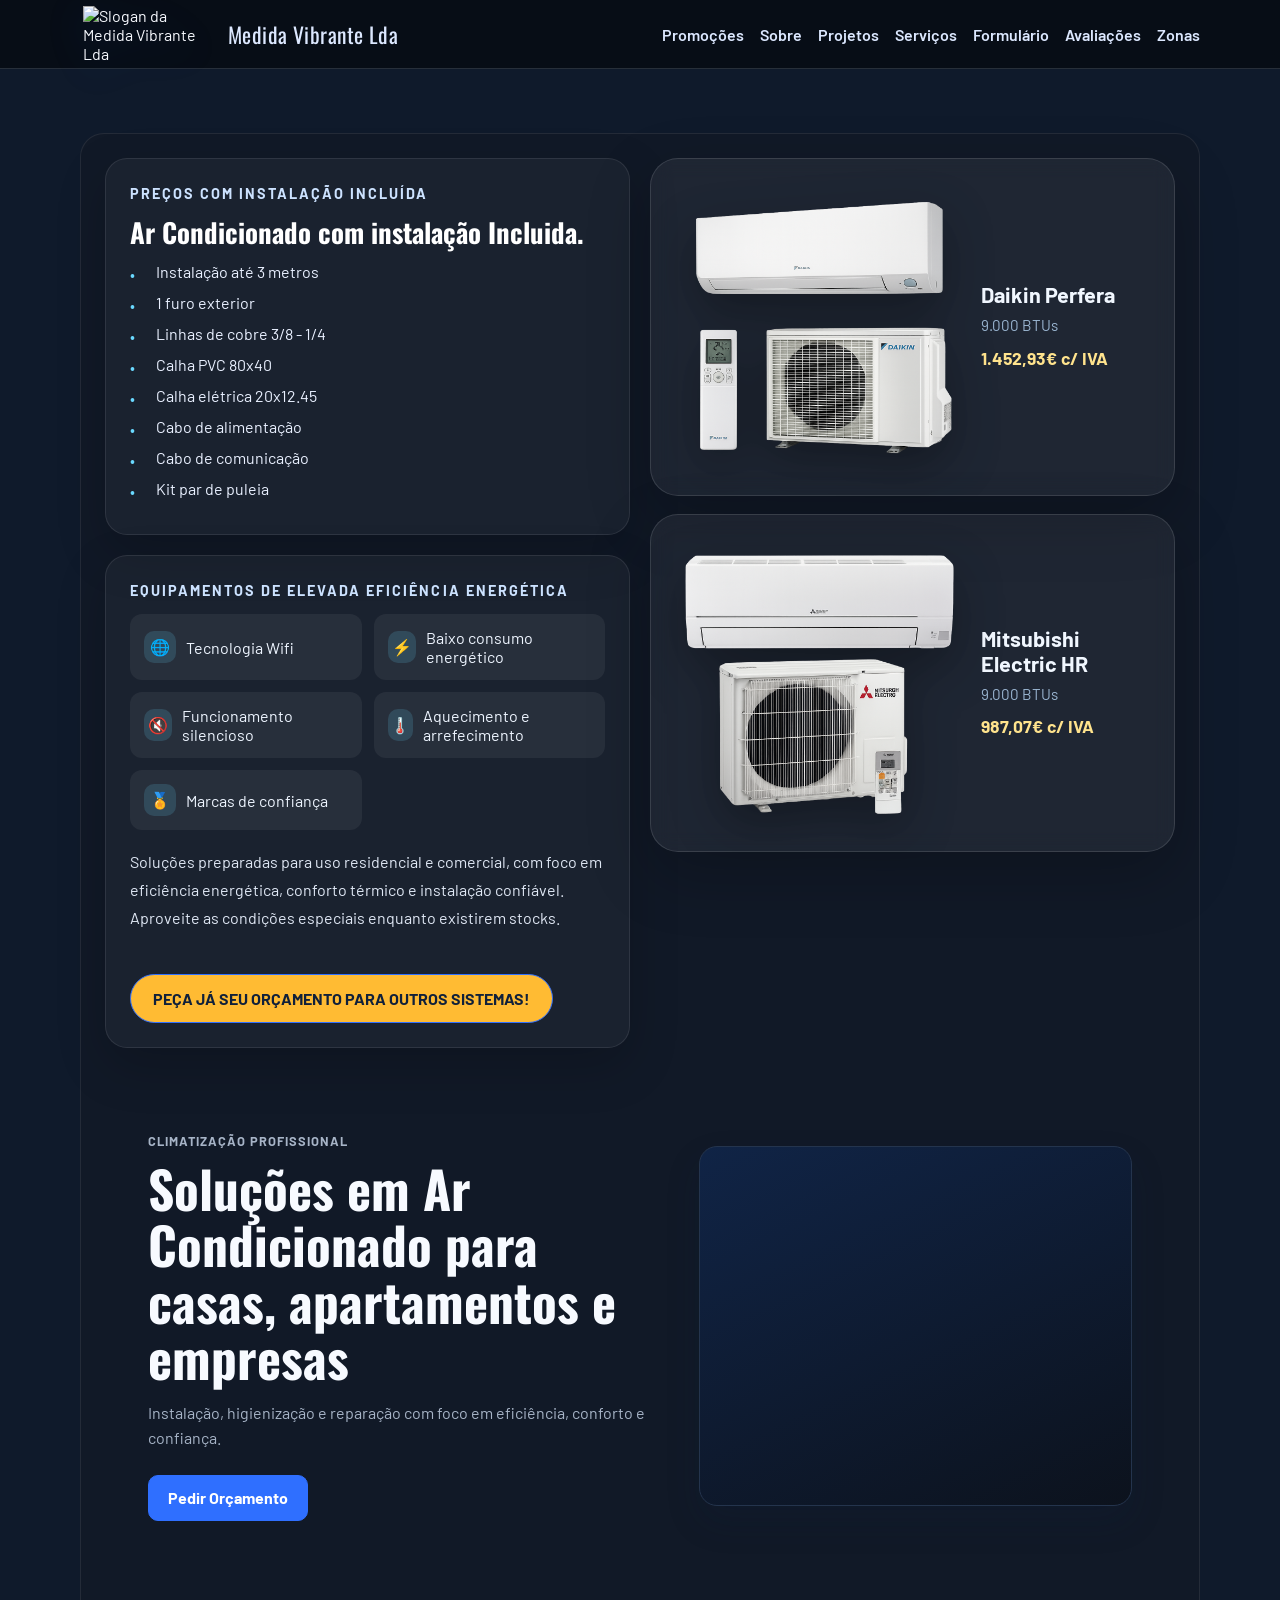
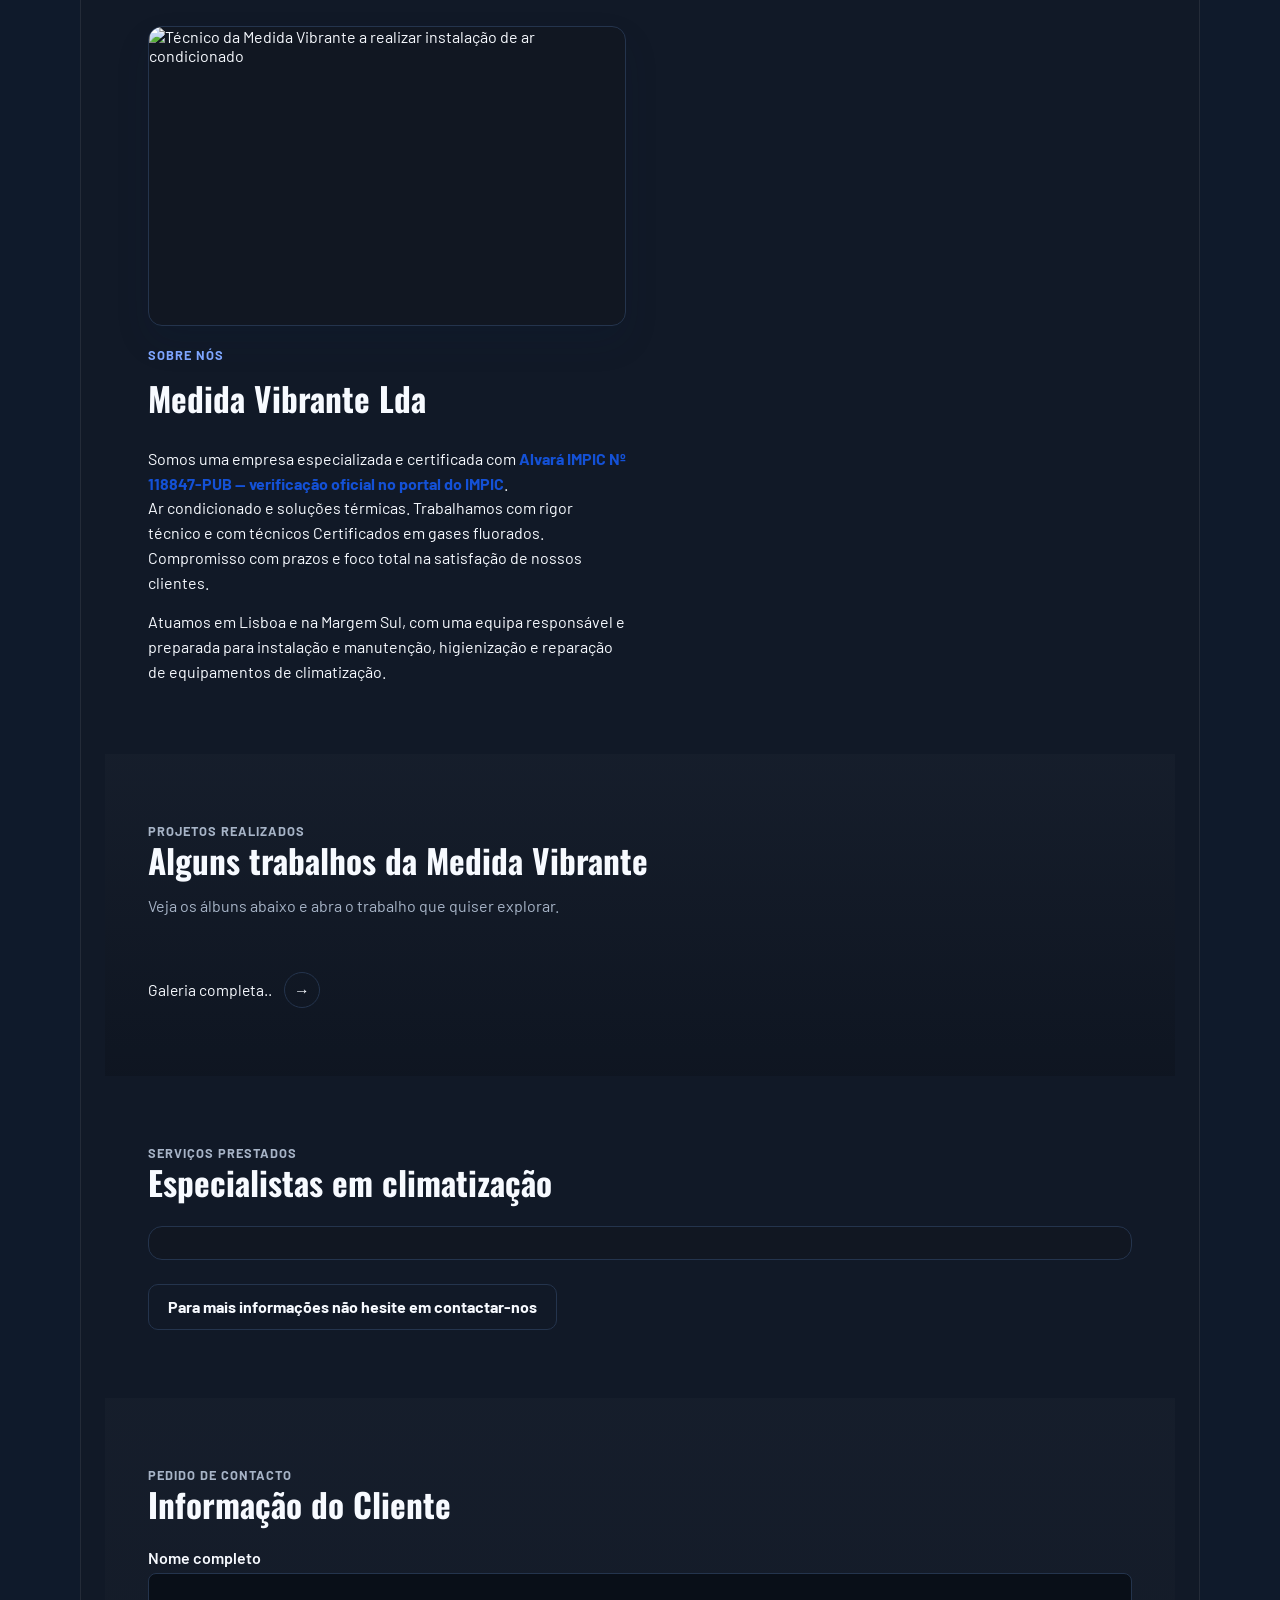
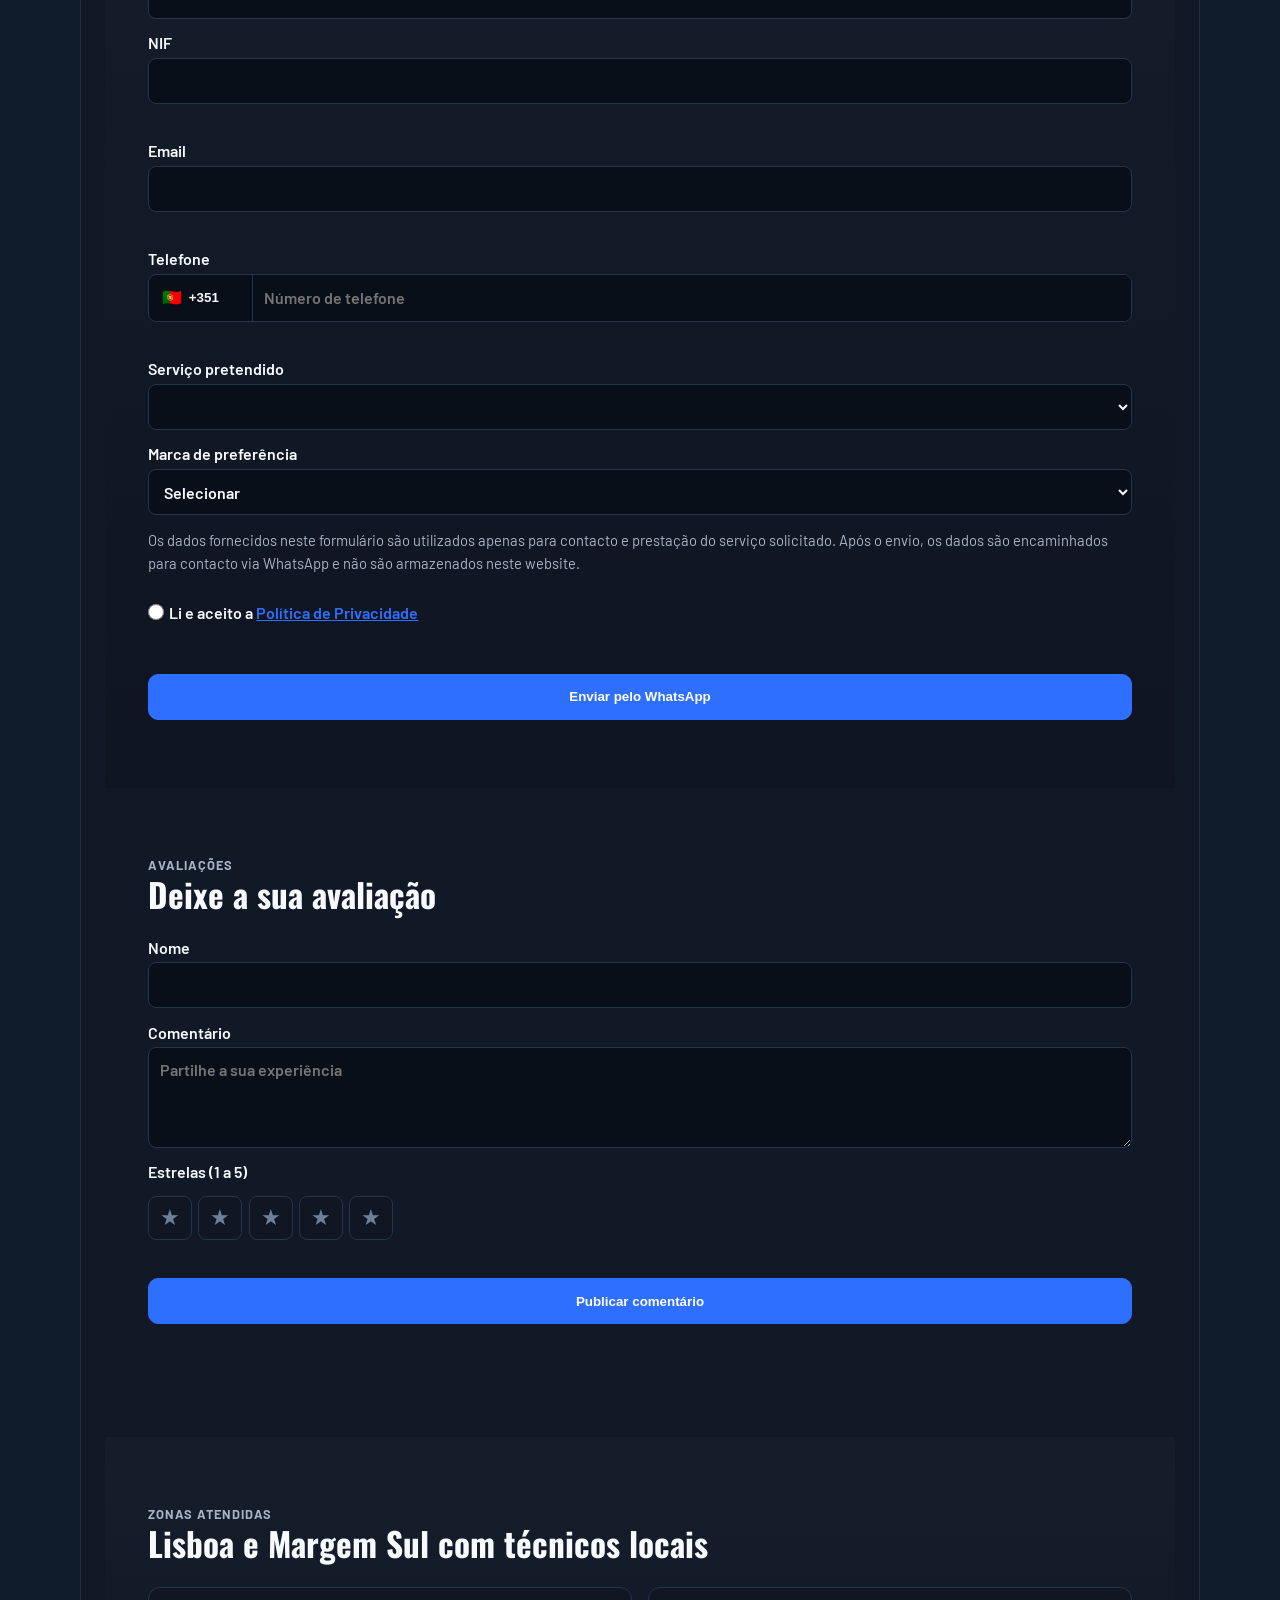
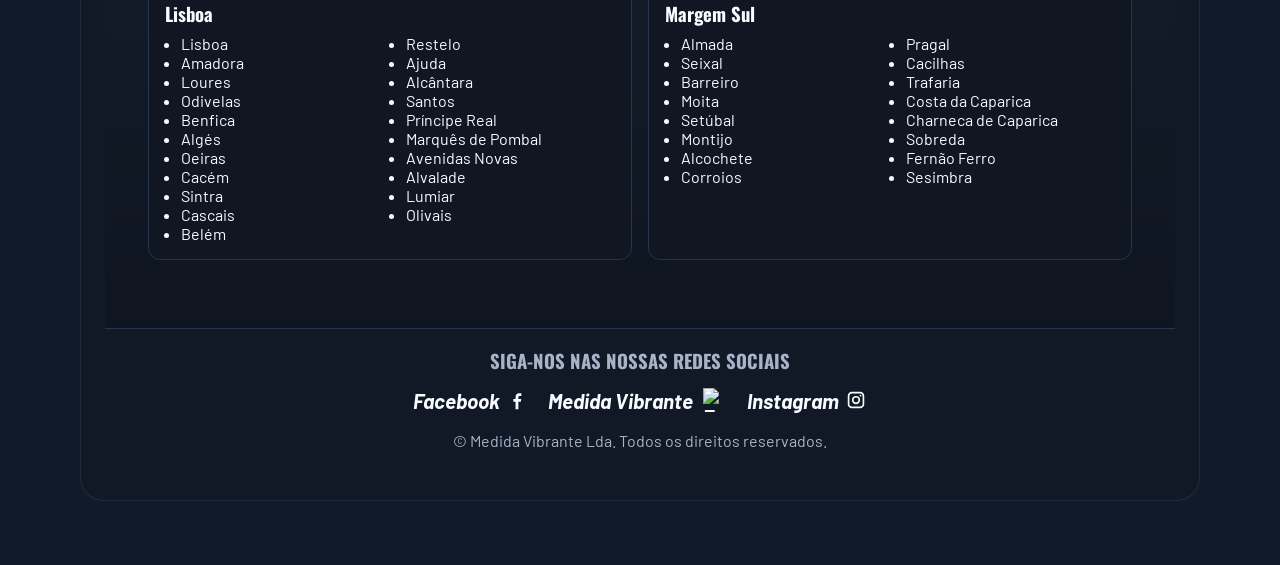
==== commit ccdf21ac: "Commented 2 Prommo Cards" ====
--- a/index.html
+++ b/index.html
@@ -113,7 +113,7 @@
 								</div>
 							</div>
 
-							<div class="offer-card">
+							<!-- <div class="offer-card">
 								<img src="img/imgPromo/AcTcl.png" alt="TCL BreenZel 9.000 BTUs" class="offer-image" />
 								<div class="offer-meta">
 									<p class="offer-brand">TCL BreenZel</p>
@@ -129,7 +129,7 @@
 									<p class="offer-spec">9.000 BTUs</p>
 									<p class="offer-price">764,75€ c/ IVA</p>
 								</div>
-							</div>
+							</div> -->
 						</div>
 					</div>
 
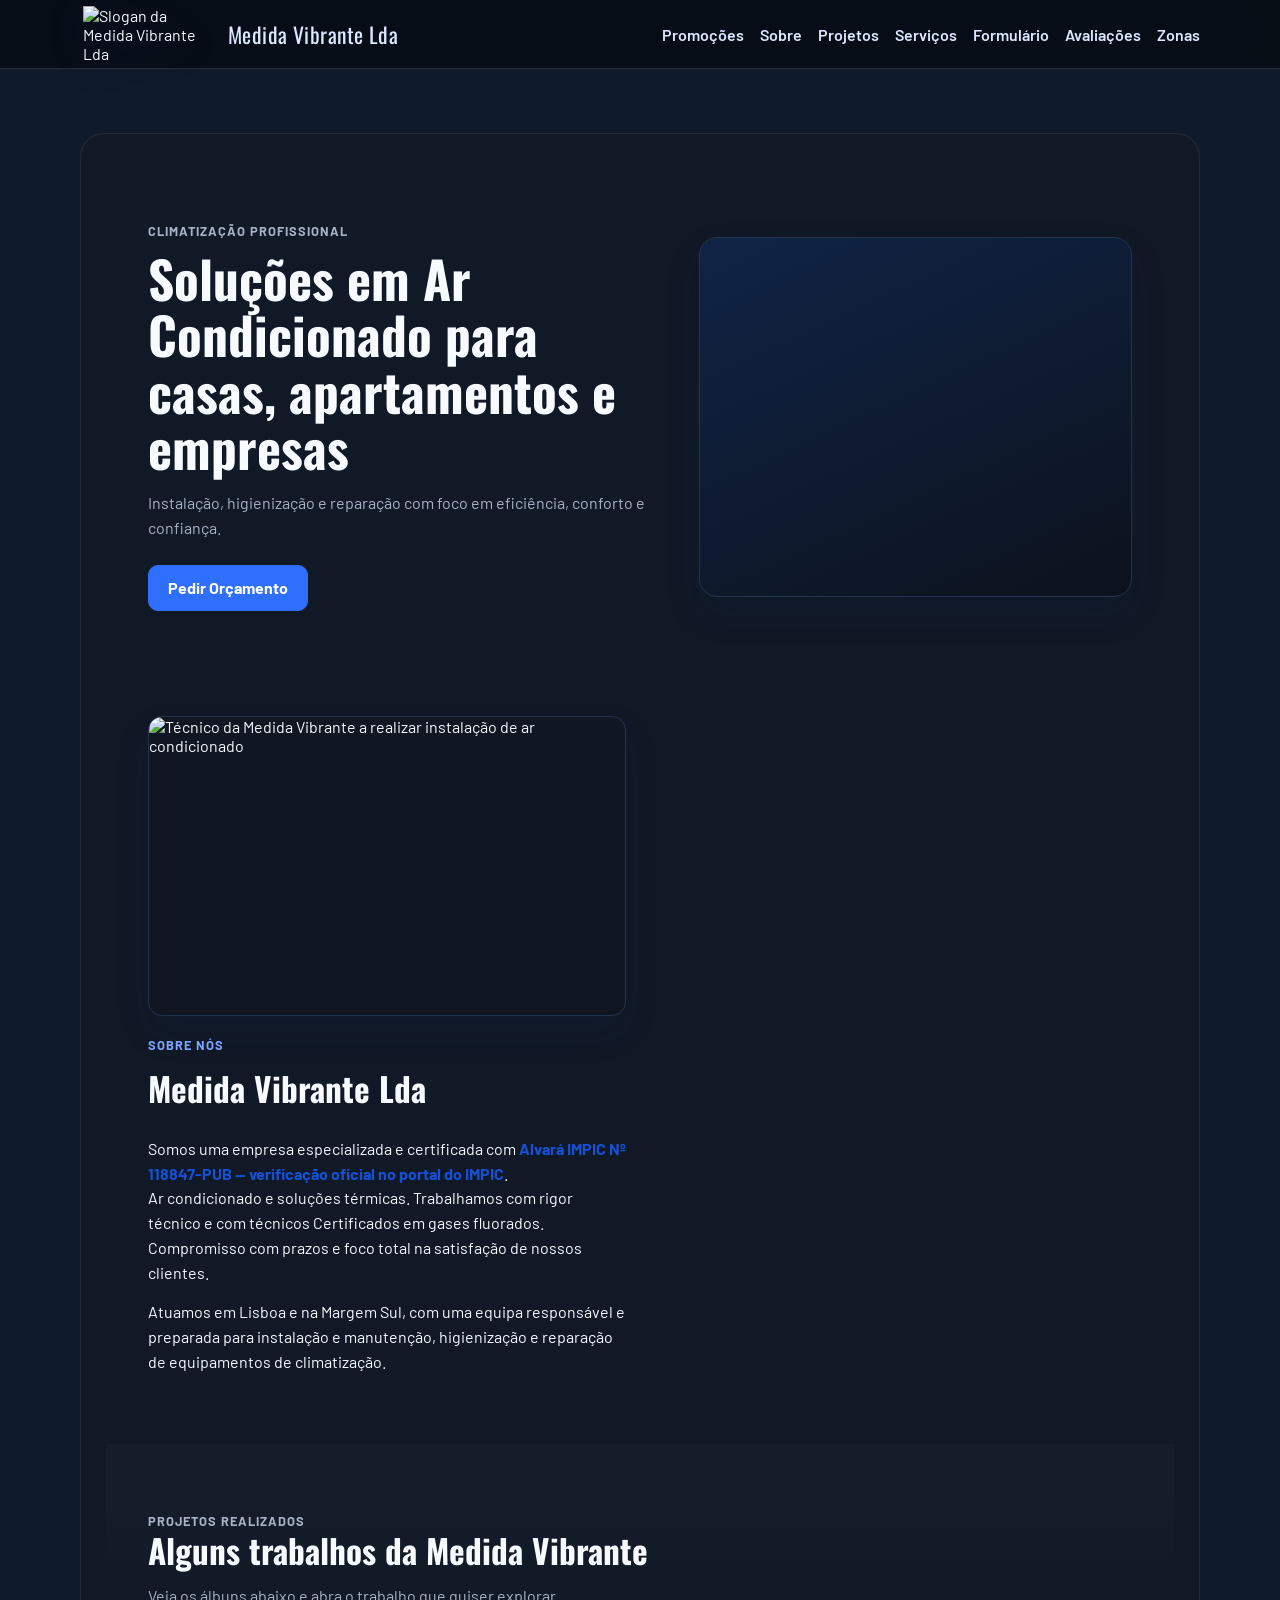
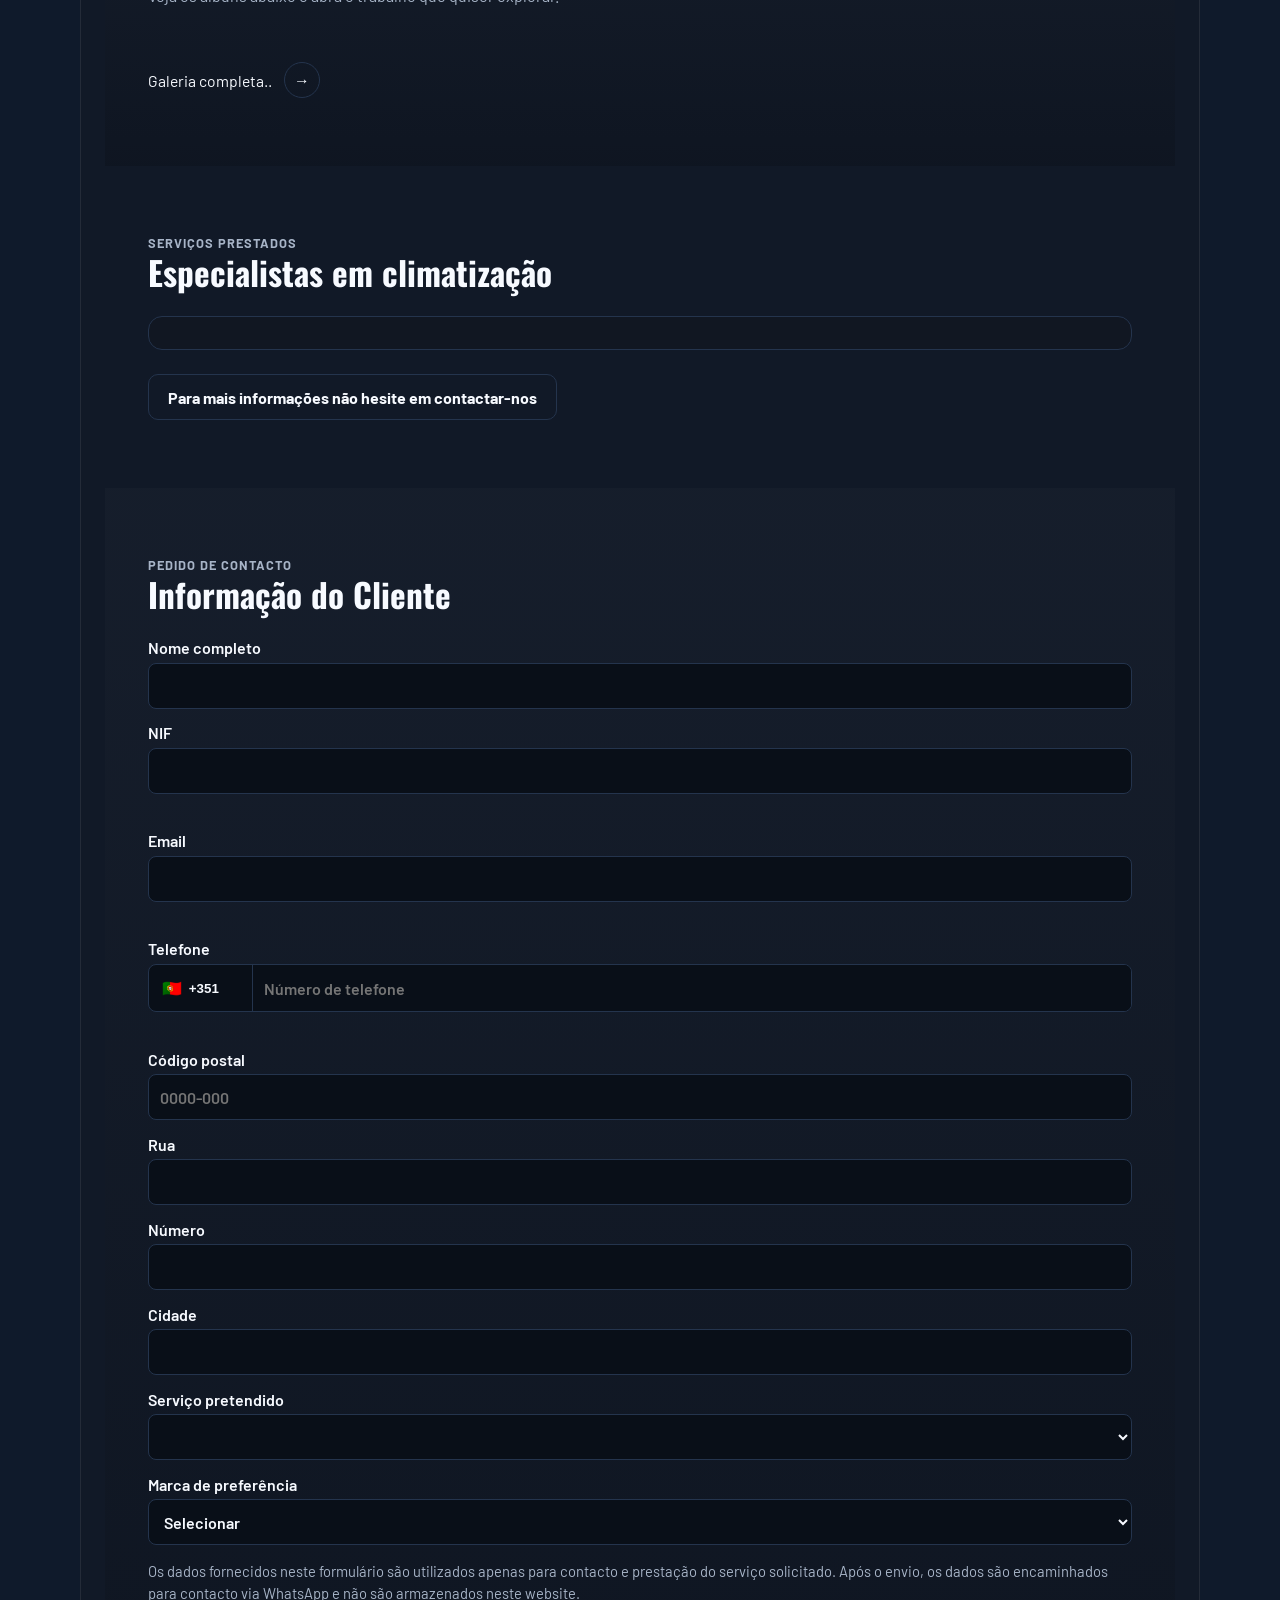
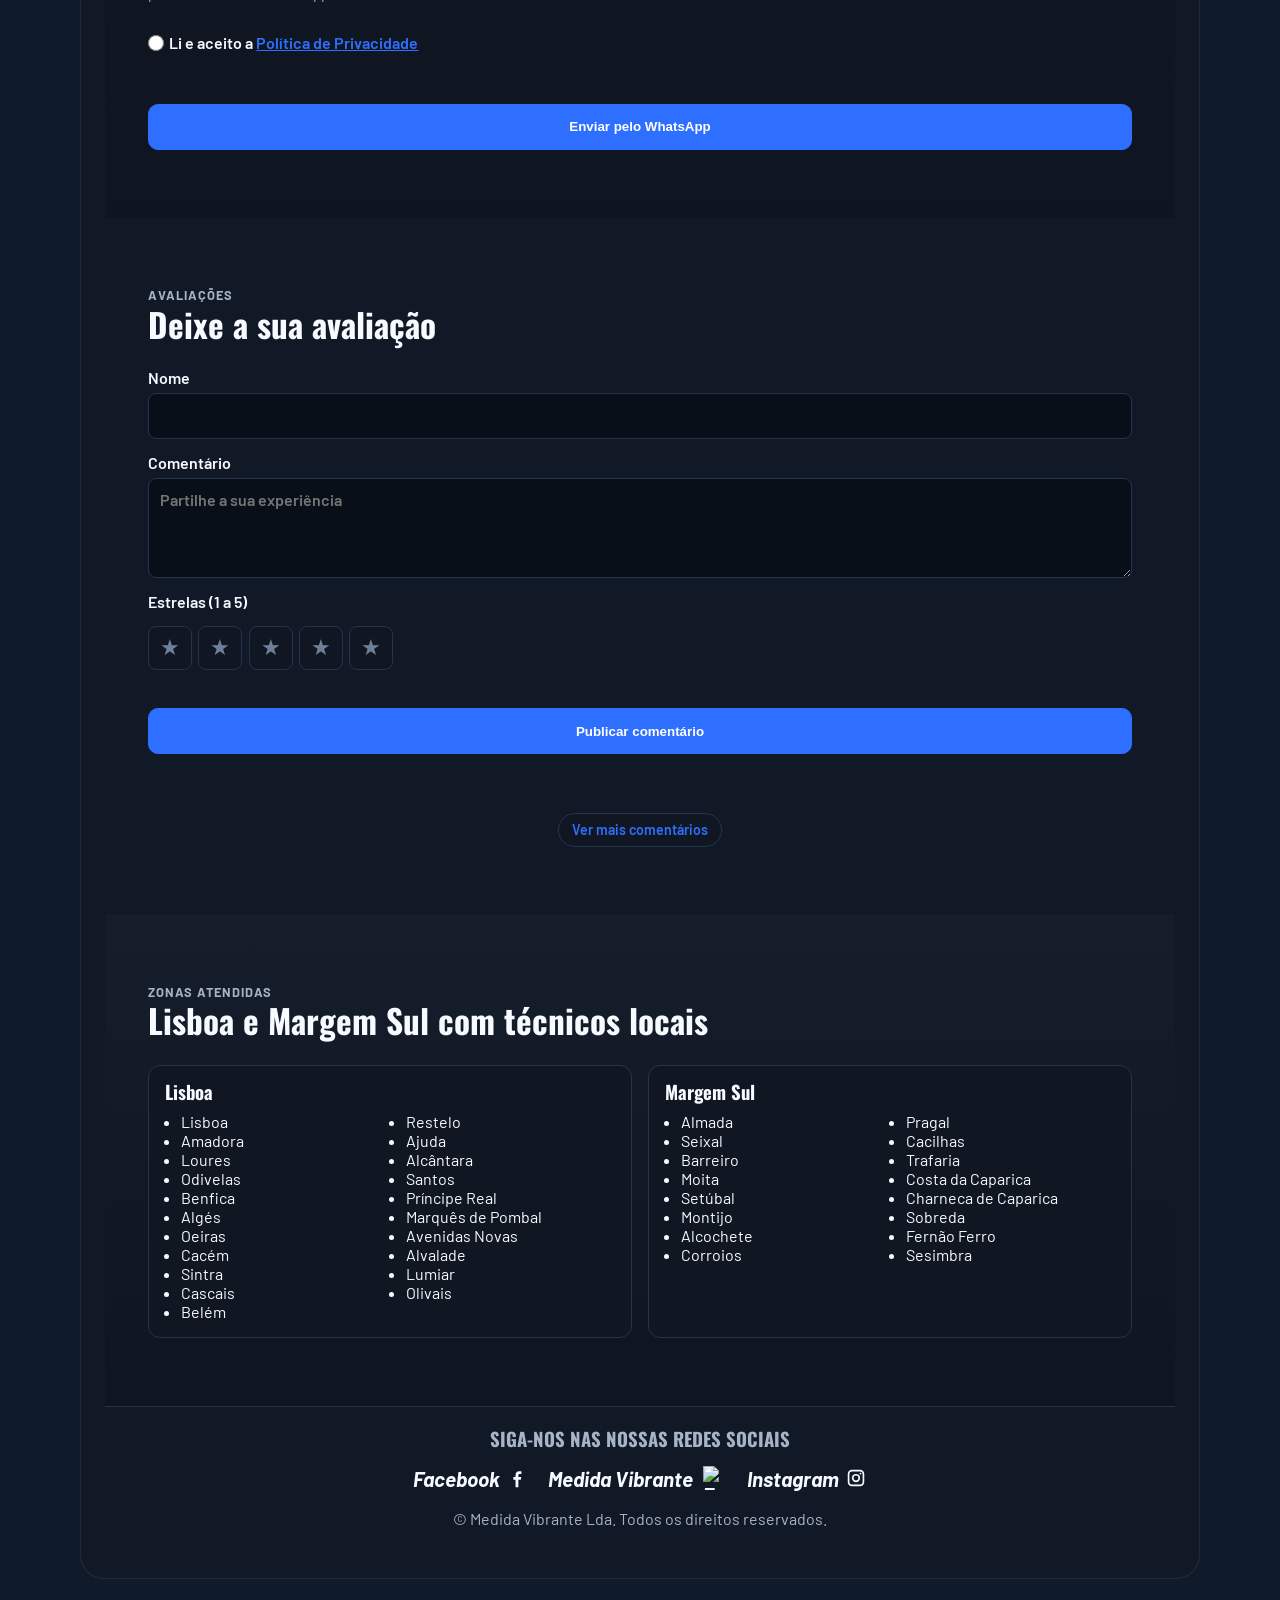
==== commit b16d4e52: "Add new components in form" ====
--- a/index.html
+++ b/index.html
@@ -64,6 +64,7 @@
 			<section id="promocoes" class="section promo-section">
 				<div class="container promo-container">
 					<div class="promo-inner">
+						<!--
 						<div class="promo-block promo-block--info" aria-label="Resumo da promoção e benefícios">
 							<div class="promo-panel promo-panel--installation">
 								<p class="promo-kicker">PREÇOS COM INSTALAÇÃO INCLUÍDA</p>
@@ -93,8 +94,10 @@
 								<a href="#formulario" class="btn btn-primary promo-cta">PEÇA JÁ SEU ORÇAMENTO PARA OUTROS SISTEMAS!</a>
 							</div>
 						</div>
+						-->
 
 						<div class="promo-block promo-block--offers" aria-label="Ofertas de ar condicionado">
+							<!--
 							<div class="offer-card">
 								<img src="img/imgPromo/AcDaikin.png" alt="Daikin Perfera 9.000 BTUs" class="offer-image" />
 								<div class="offer-meta">
@@ -103,7 +106,9 @@
 									<p class="offer-price">1.452,93€ c/ IVA</p>
 								</div>
 							</div>
-
+							-->
+
+							<!--
 							<div class="offer-card">
 								<img src="img/imgPromo/AcMitsubish.png" alt="Mitsubishi Electric HR 9.000 BTUs" class="offer-image" />
 								<div class="offer-meta">
@@ -112,6 +117,7 @@
 									<p class="offer-price">987,07€ c/ IVA</p>
 								</div>
 							</div>
+							-->
 
 							<!-- <div class="offer-card">
 								<img src="img/imgPromo/AcTcl.png" alt="TCL BreenZel 9.000 BTUs" class="offer-image" />
@@ -299,6 +305,34 @@
 									<div id="phone-country-list" class="phone-country-list"></div>
 								</div>
 								<small id="phone-feedback" class="field-feedback" aria-live="polite"></small>
+							</label>
+
+							<label class="field-group"
+								>Código postal
+								<input
+									type="text"
+									name="codigo_postal"
+									inputmode="numeric"
+									autocomplete="postal-code"
+									placeholder="0000-000"
+									maxlength="8"
+									required
+								/>
+							</label>
+
+							<label class="field-group"
+								>Rua
+								<input type="text" name="rua" autocomplete="street-address" required />
+							</label>
+
+							<label class="field-group"
+								>Número
+								<input type="text" name="numero" autocomplete="address-line2" required />
+							</label>
+
+							<label class="field-group"
+								>Cidade
+								<input type="text" name="cidade" autocomplete="address-level2" required />
 							</label>
 
 							<label
@@ -443,6 +477,15 @@
 						></div>
 						<!-- Lista de comentários renderizada dinamicamente a partir do Firestore. -->
 						<div id="reviews-list" class="reviews-list"></div>
+						<button
+							id="reviews-toggle"
+							class="reviews-toggle"
+							type="button"
+							hidden
+							aria-expanded="false"
+						>
+							Ver mais comentários
+						</button>
 					</div>
 				</section>
 
--- a/css/style.css
+++ b/css/style.css
@@ -1247,6 +1247,26 @@
 	gap: 0.8rem;
 }
 
+.reviews-toggle {
+	display: block;
+	margin: 0.9rem auto 0;
+	padding: 0.45rem 0.8rem;
+	border: 1px solid var(--line);
+	border-radius: 999px;
+	background: var(--card);
+	color: var(--accent);
+	font: inherit;
+	font-size: 0.88rem;
+	font-weight: 600;
+	cursor: pointer;
+}
+
+.reviews-toggle:hover,
+.reviews-toggle:focus-visible {
+	border-color: var(--accent);
+	background: var(--input-bg);
+}
+
 .reviews-status {
 	min-height: 1.3rem;
 	color: var(--muted);
@@ -1263,6 +1283,13 @@
 
 .review-item .stars {
 	color: #ffd34f;
+}
+
+.review-date {
+	display: block;
+	margin-top: 0.7rem;
+	color: var(--muted);
+	font-size: 0.78rem;
 }
 
 .zones-grid {
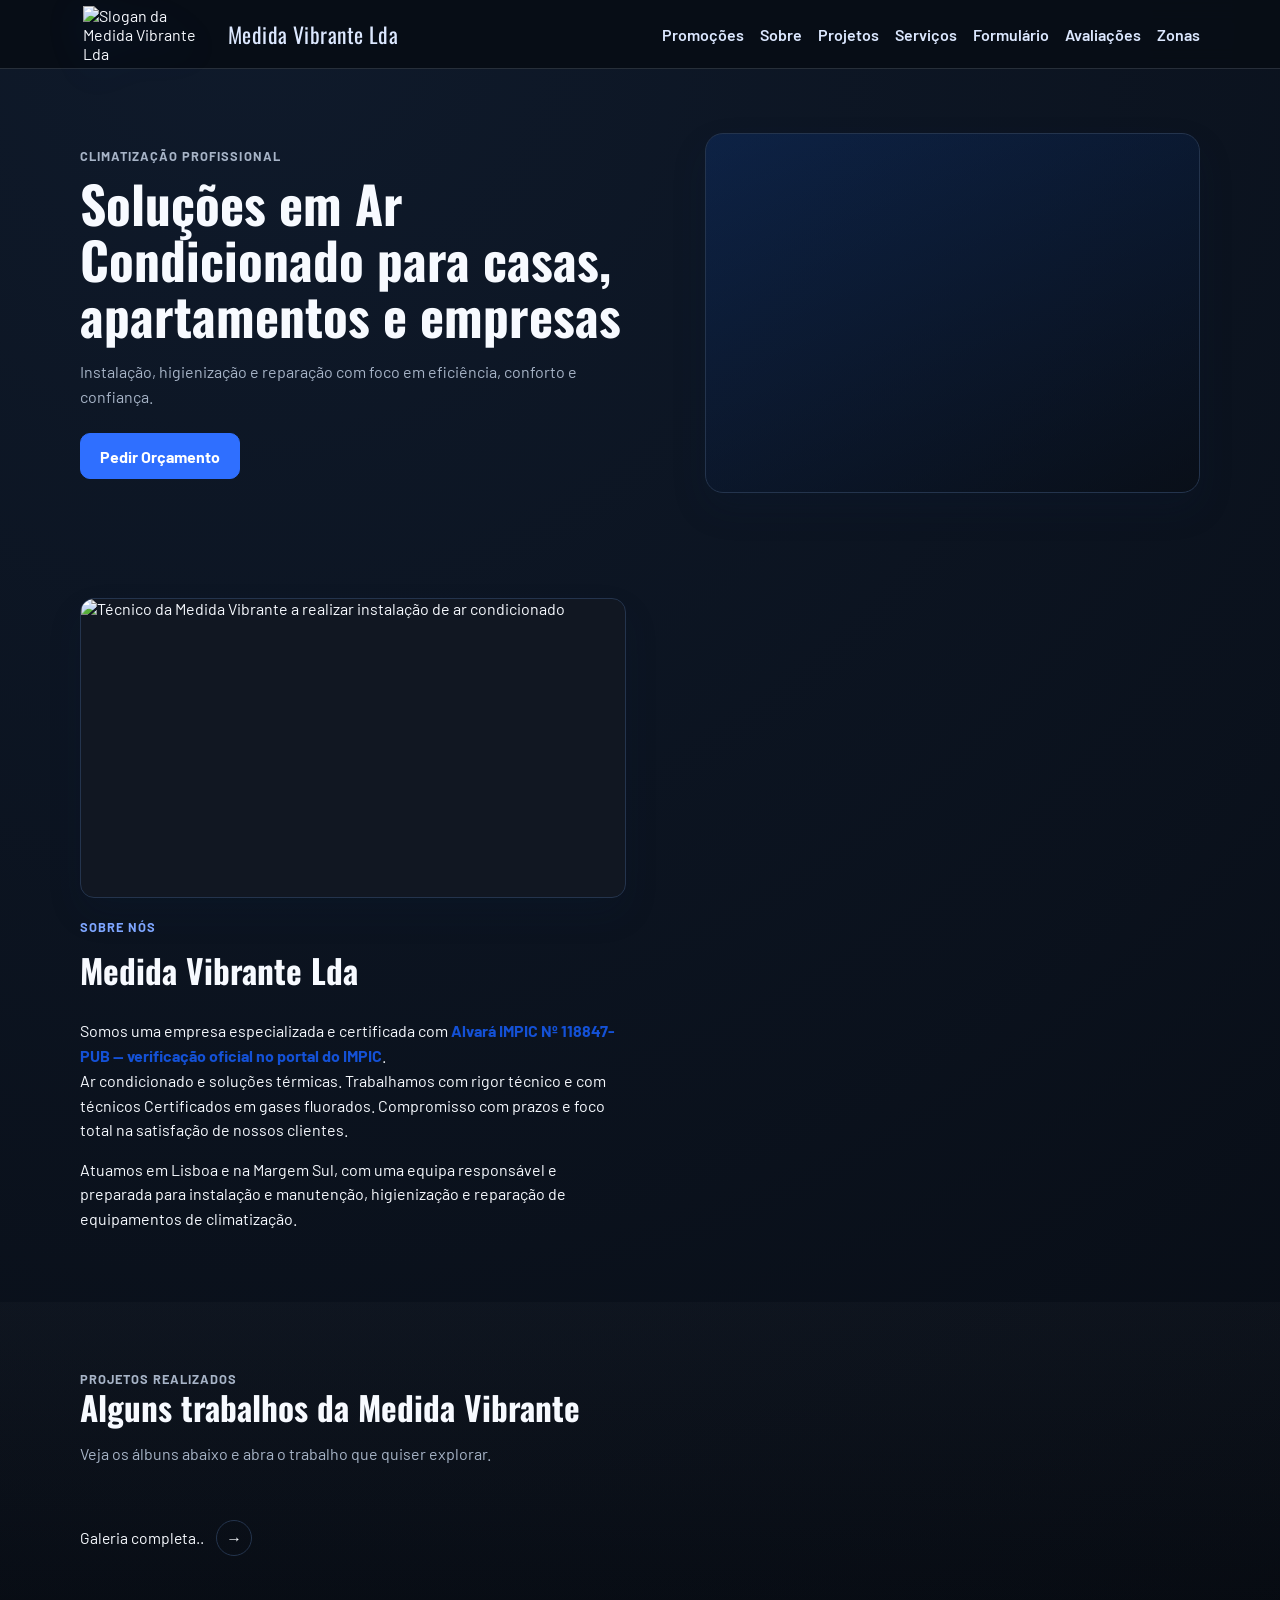
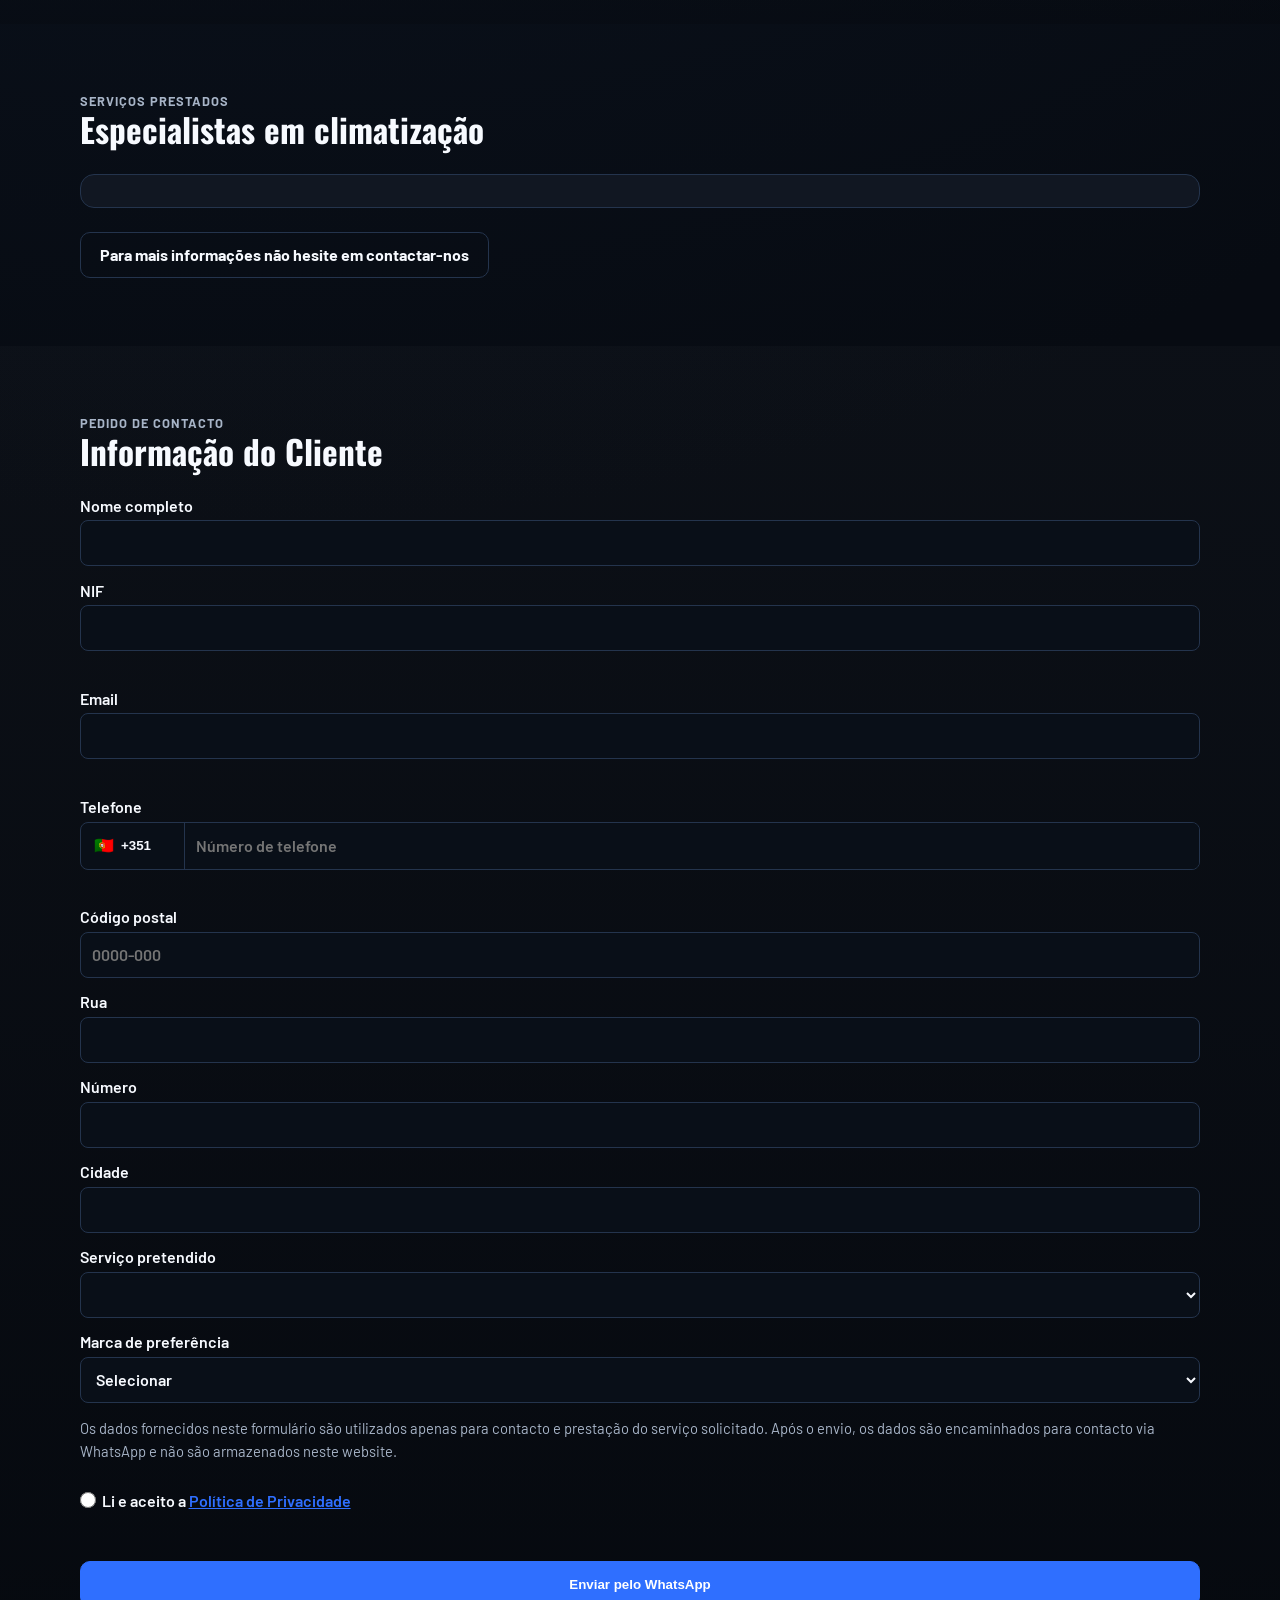
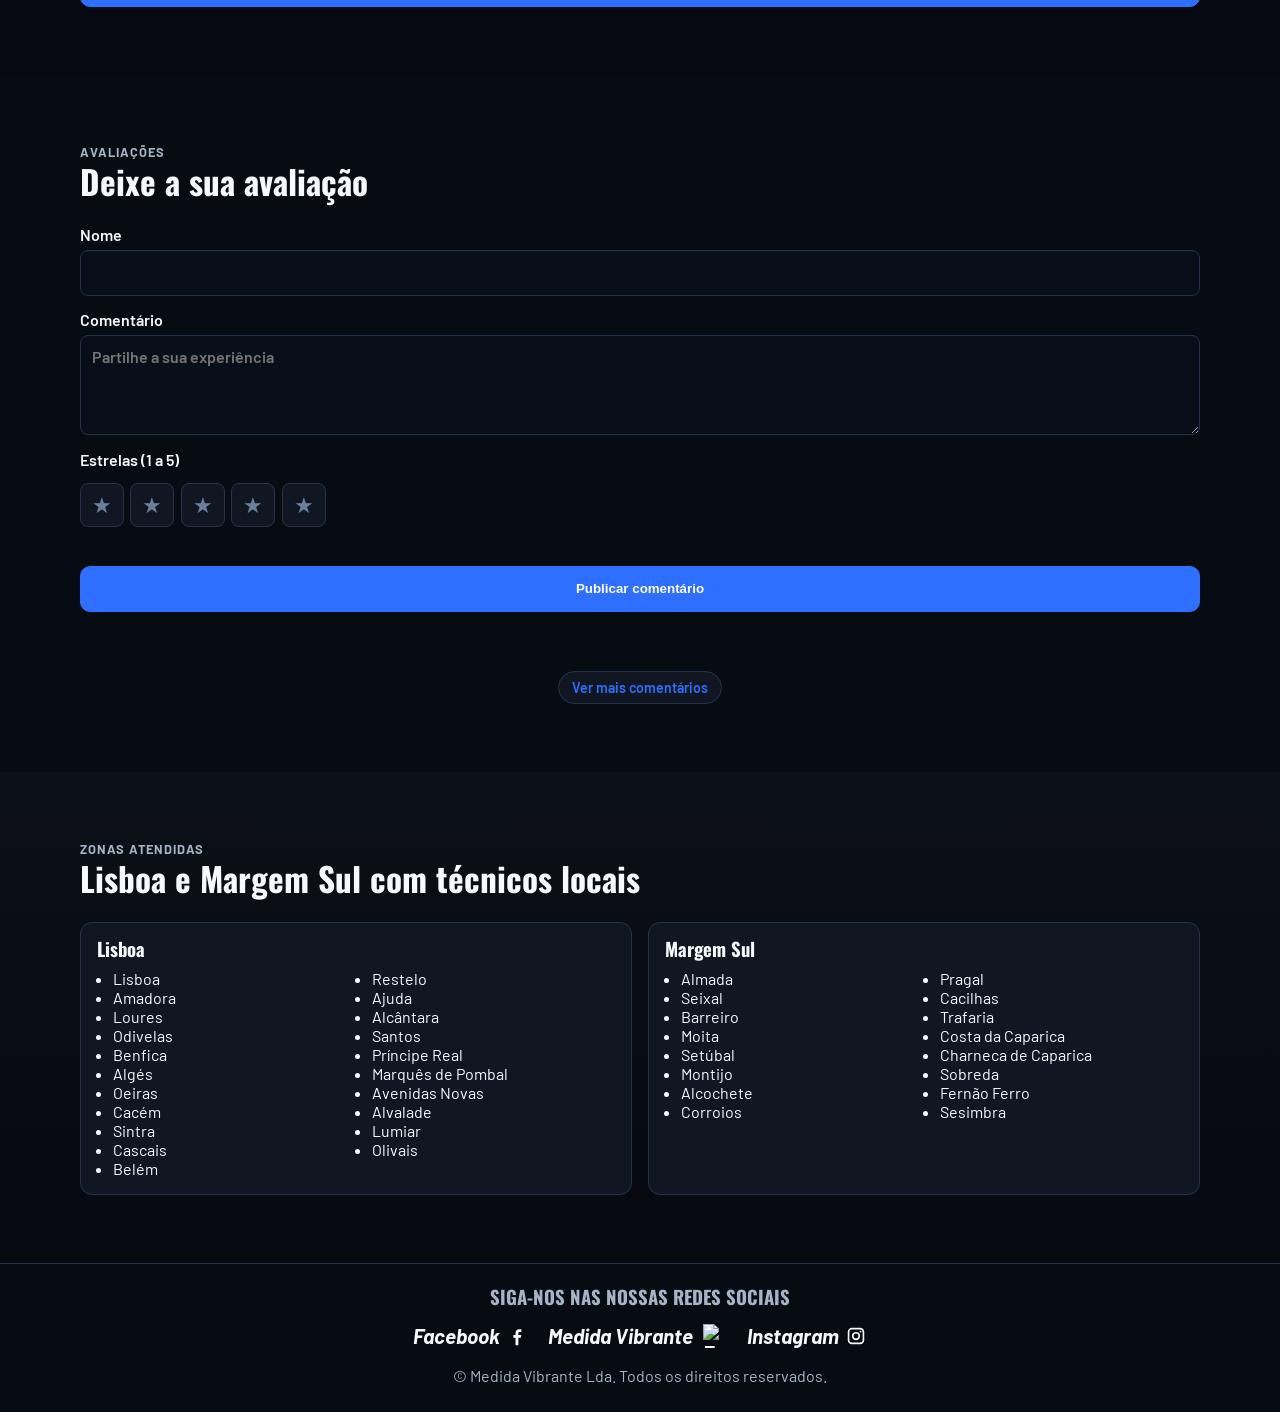
==== commit 19b40e17: "adjust respontivity" ====
--- a/index.html
+++ b/index.html
@@ -61,7 +61,7 @@
 			</header>
 
 			<!-- Seção de promoções -->
-			<section id="promocoes" class="section promo-section">
+			<section id="promocoes" class="section promo-section" hidden aria-hidden="true">
 				<div class="container promo-container">
 					<div class="promo-inner">
 						<!--
@@ -138,6 +138,7 @@
 							</div> -->
 						</div>
 					</div>
+			</section>
 
 			<main id="topo">
 				<!-- Hero principal; a foto lateral é controlada exclusivamente pelo CSS em .hero-visual. -->
--- a/css/style.css
+++ b/css/style.css
@@ -2939,6 +2939,31 @@
 	}
 }
 
+/* Hero compacto no mobile: evita espaço excessivo após o cabeçalho. */
+@media (max-width: 680px) {
+	.hero {
+		padding: 1.5rem 0 2.25rem;
+	}
+
+	.hero-grid {
+		gap: 1.5rem;
+	}
+
+	.hero-visual {
+		min-height: clamp(220px, 58vw, 320px);
+	}
+}
+
+@media (max-width: 380px) {
+	.hero {
+		padding-top: 1.2rem;
+	}
+
+	.hero-visual {
+		min-height: 200px;
+	}
+}
+
 @media print {
 	@page {
 		size: A4 portrait;
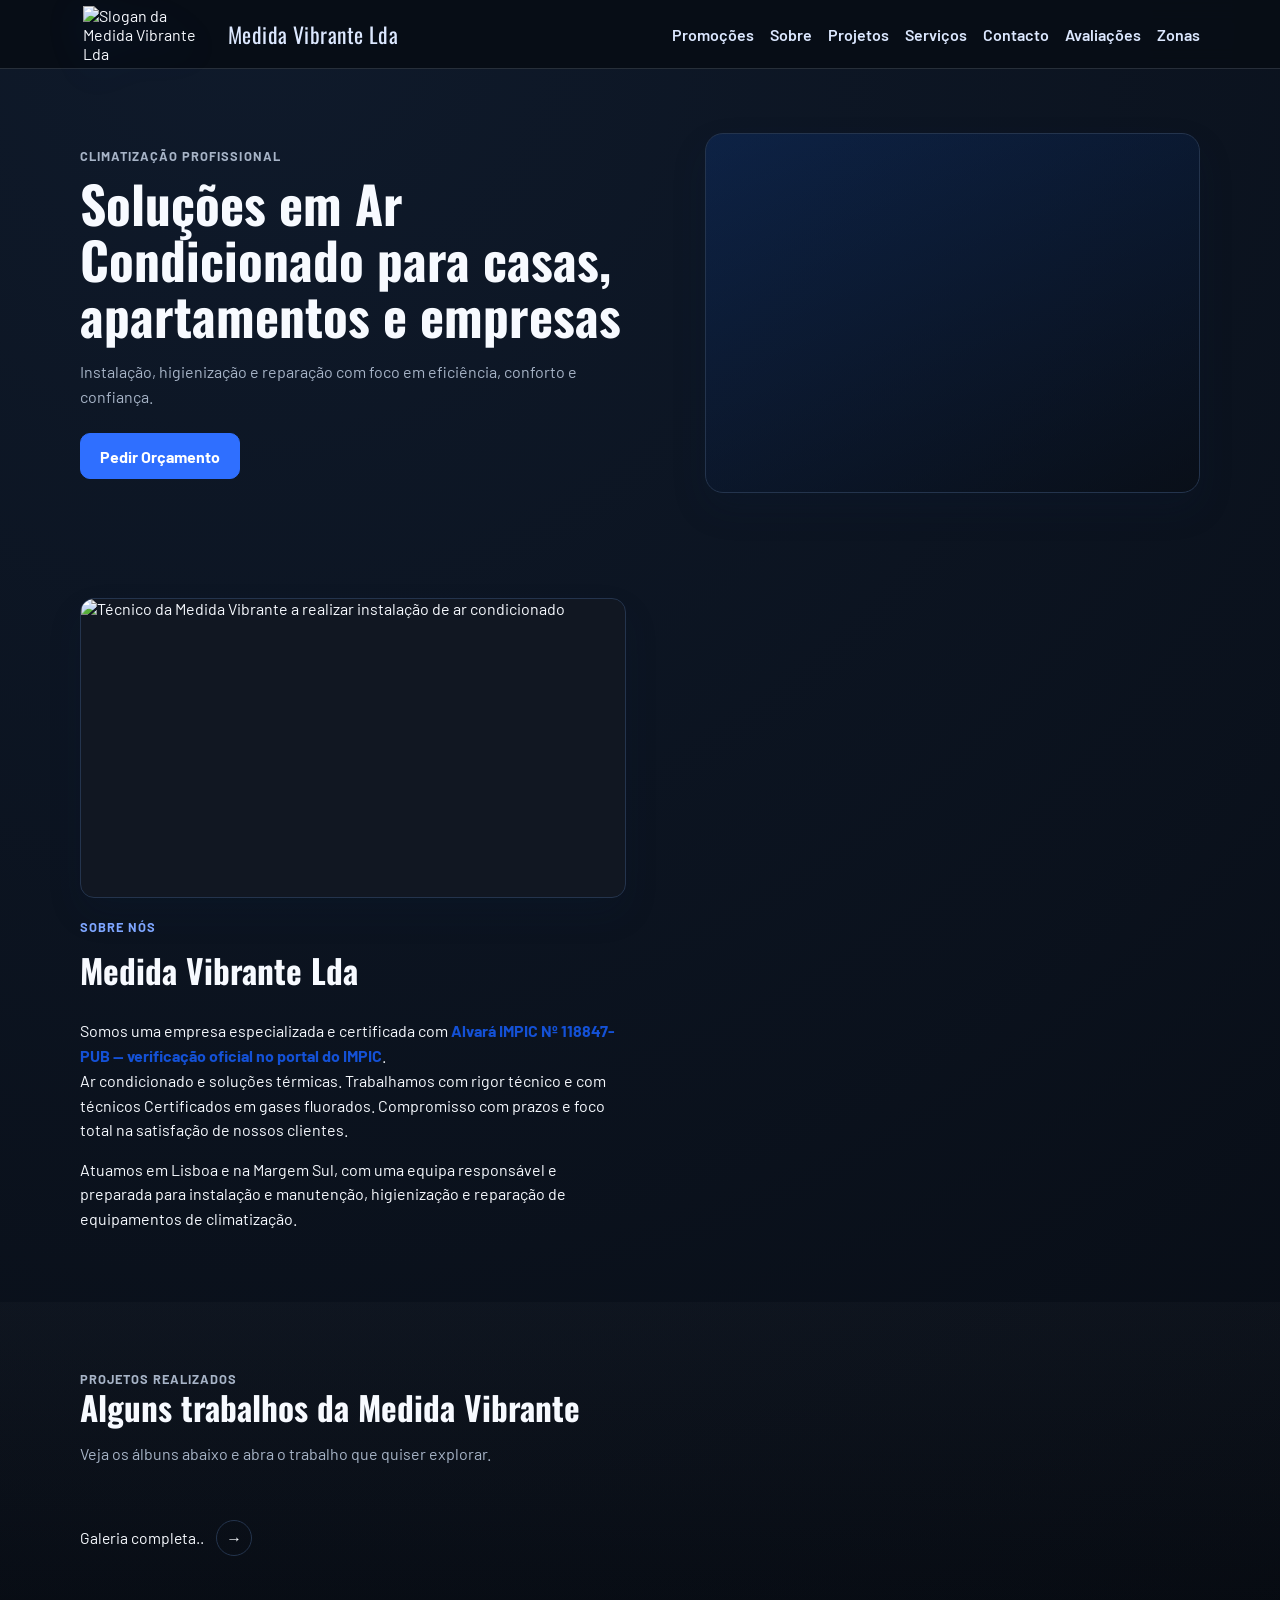
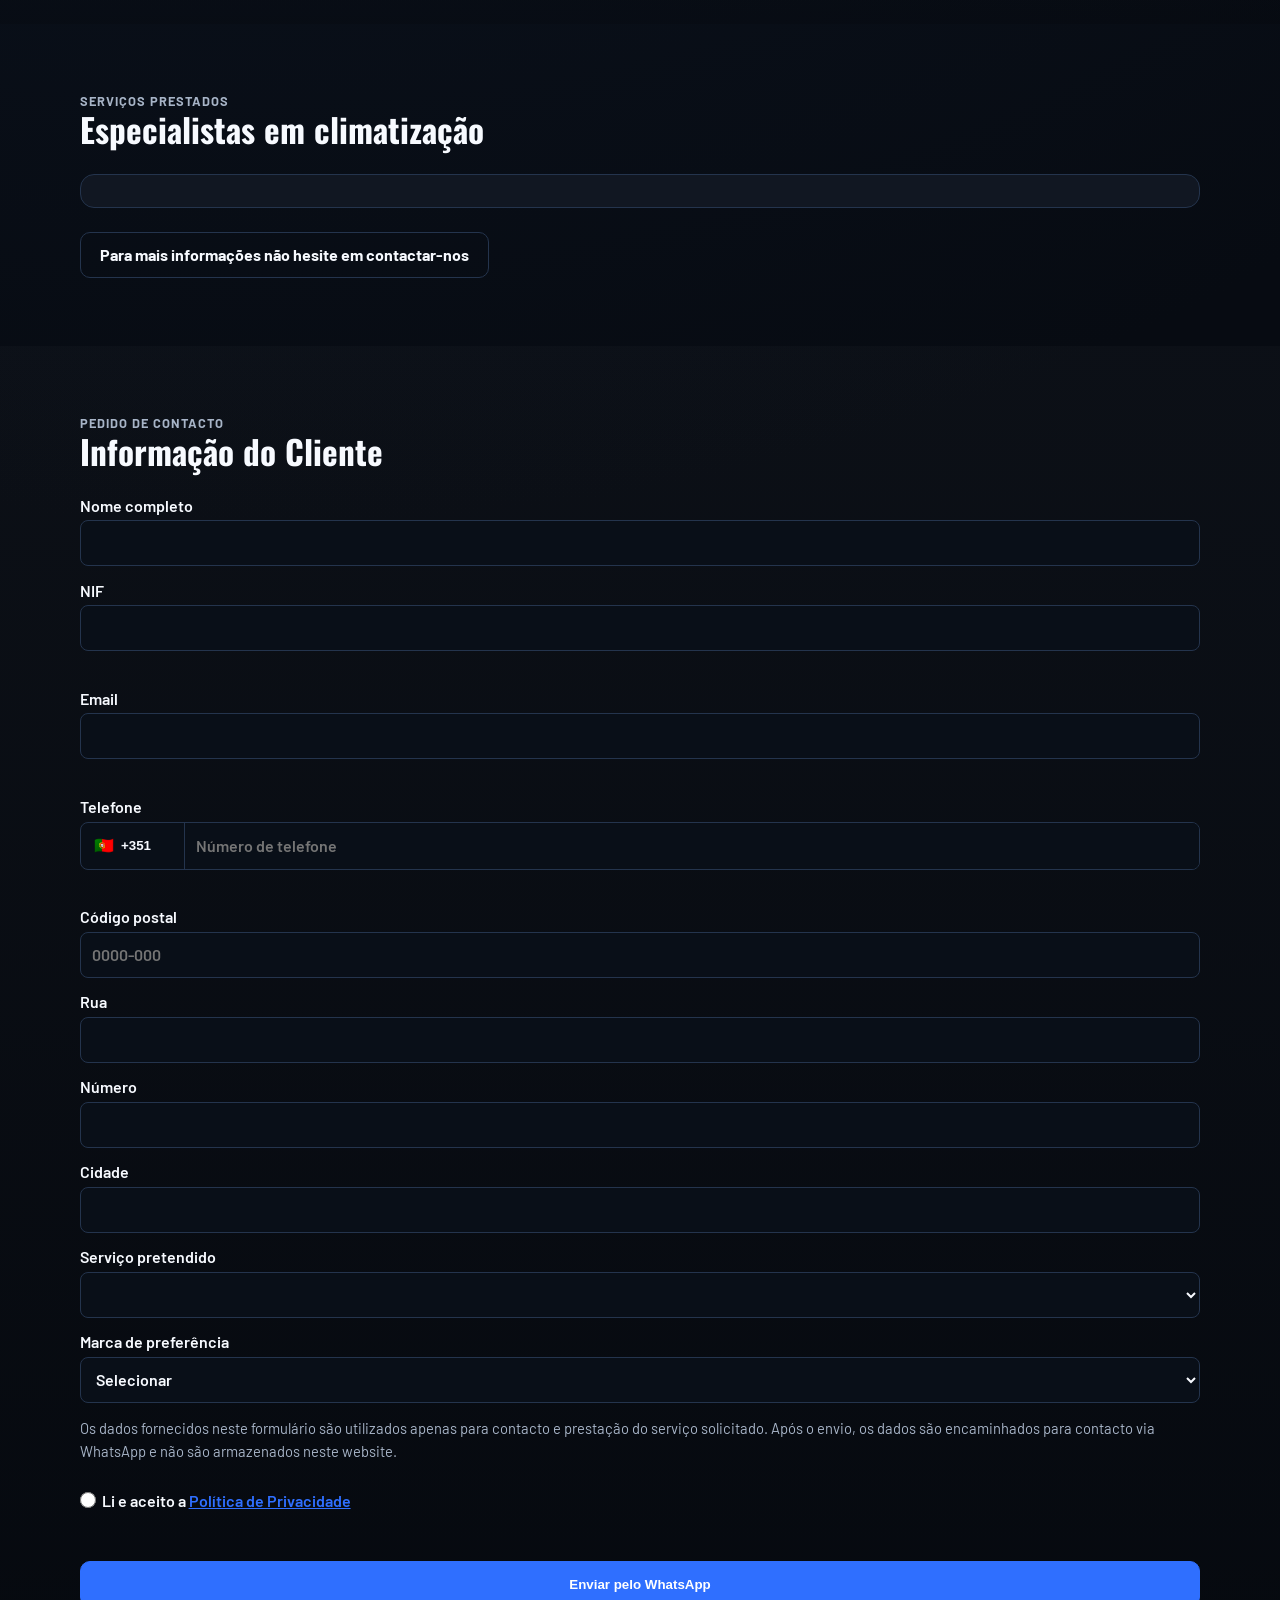
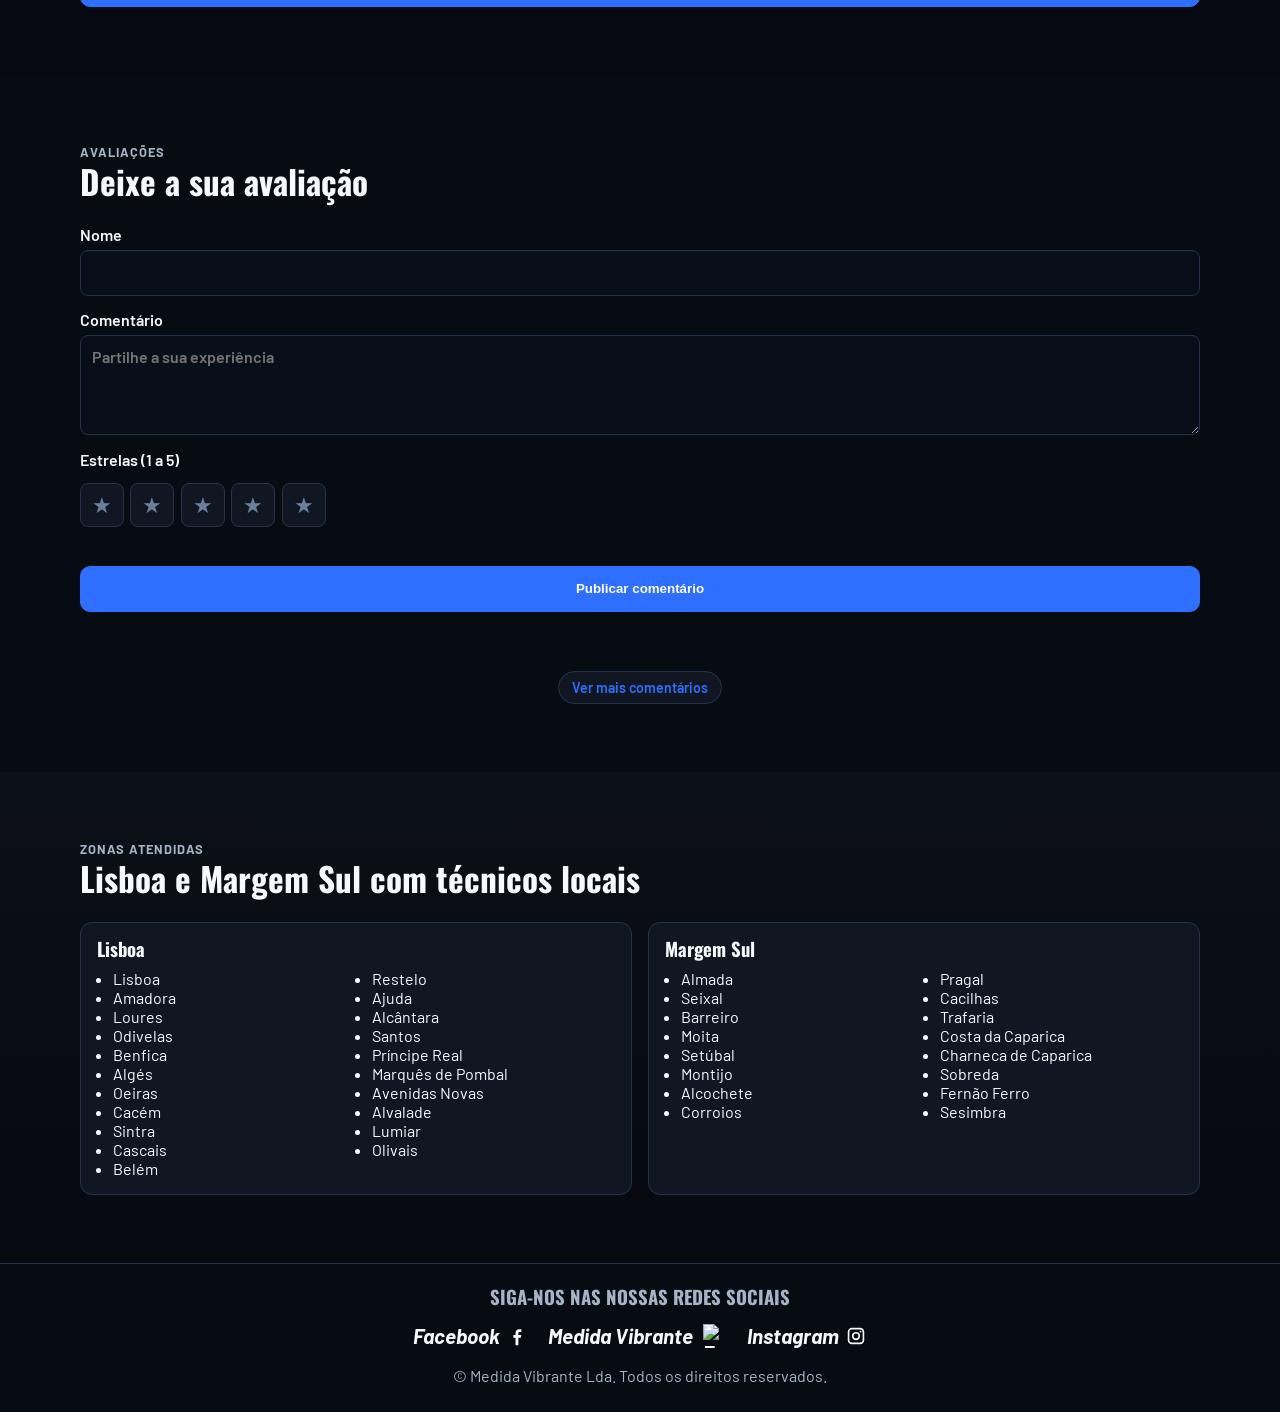
==== commit a3374808: "add new projects" ====
--- a/index.html
+++ b/index.html
@@ -52,7 +52,7 @@
 						<a href="#sobre">Sobre</a>
 						<a href="#projetos">Projetos</a>
 						<a href="#servicos">Serviços</a>
-						<a href="#formulario">Formulário</a>
+						<a href="#formulario">Contacto</a>
 						<a href="#avaliacoes">Avaliações</a>
 						<a href="#zonas">Zonas</a>
 						</nav>
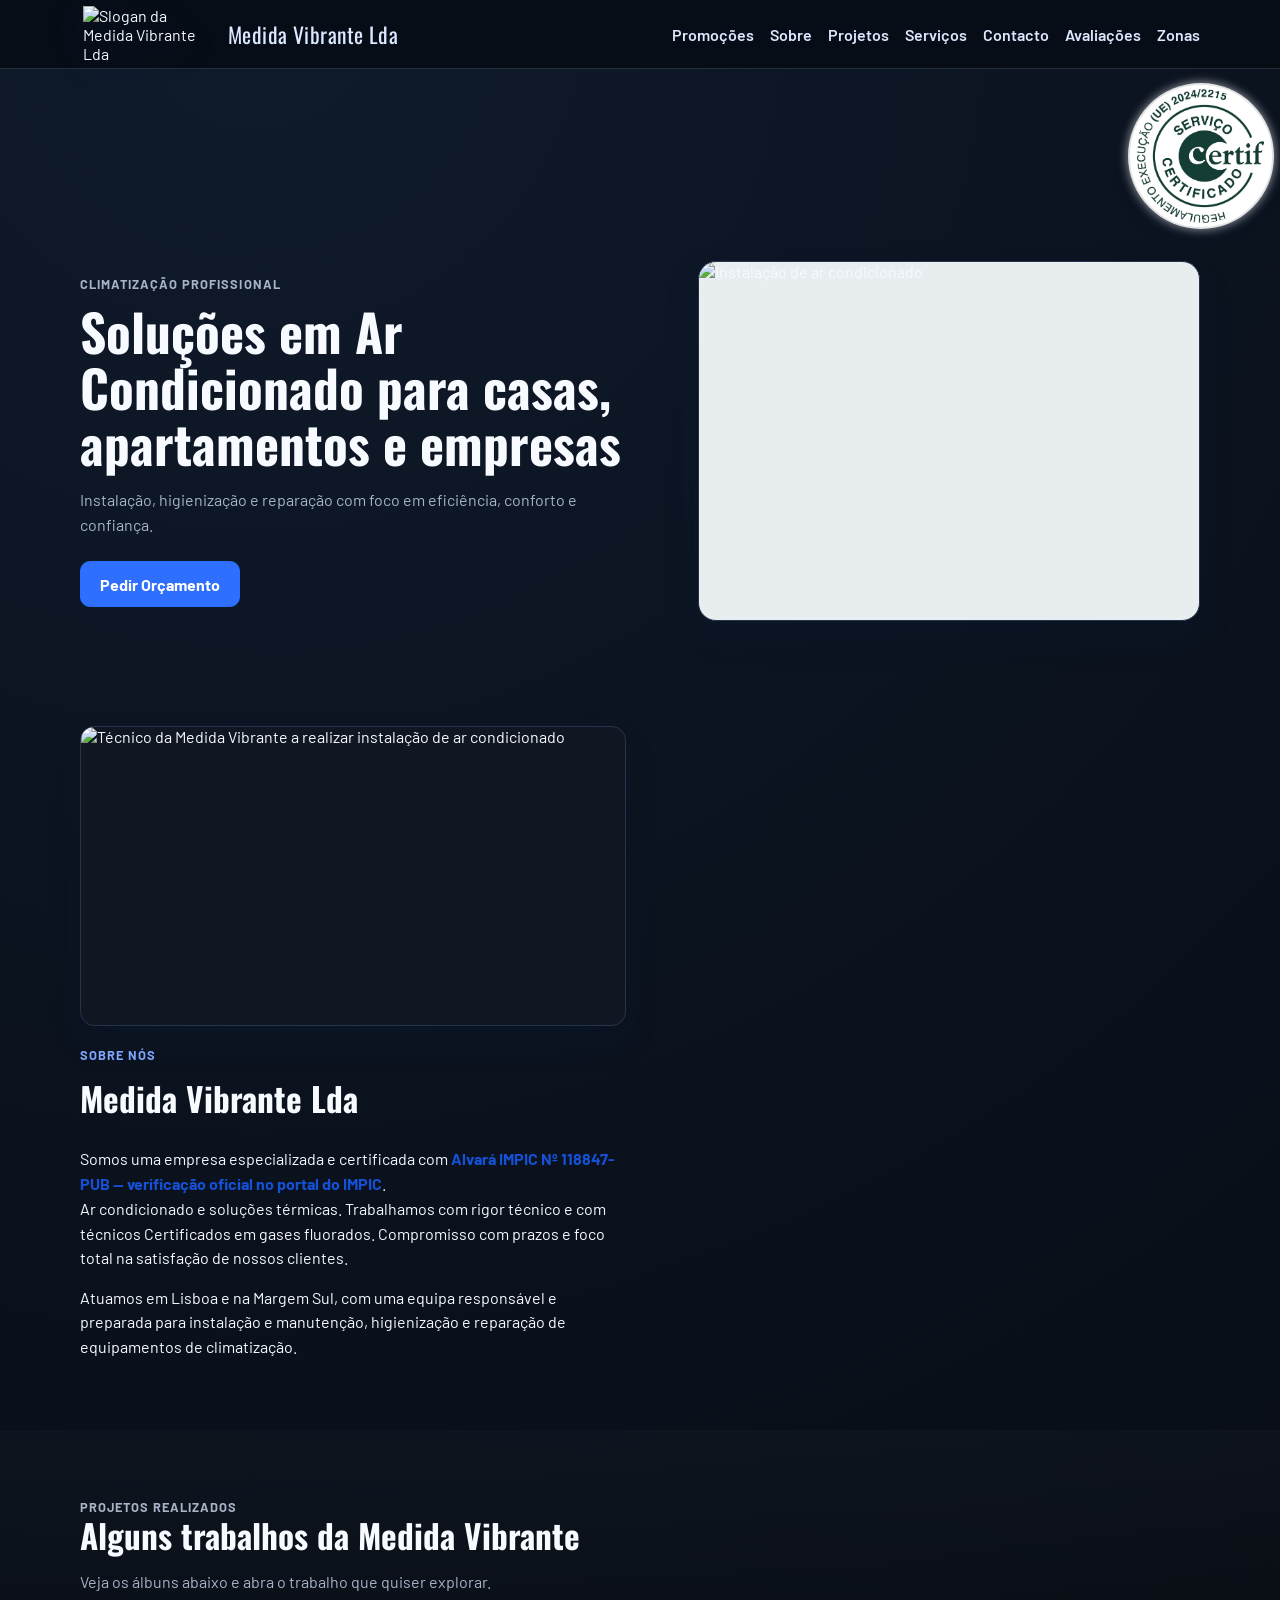
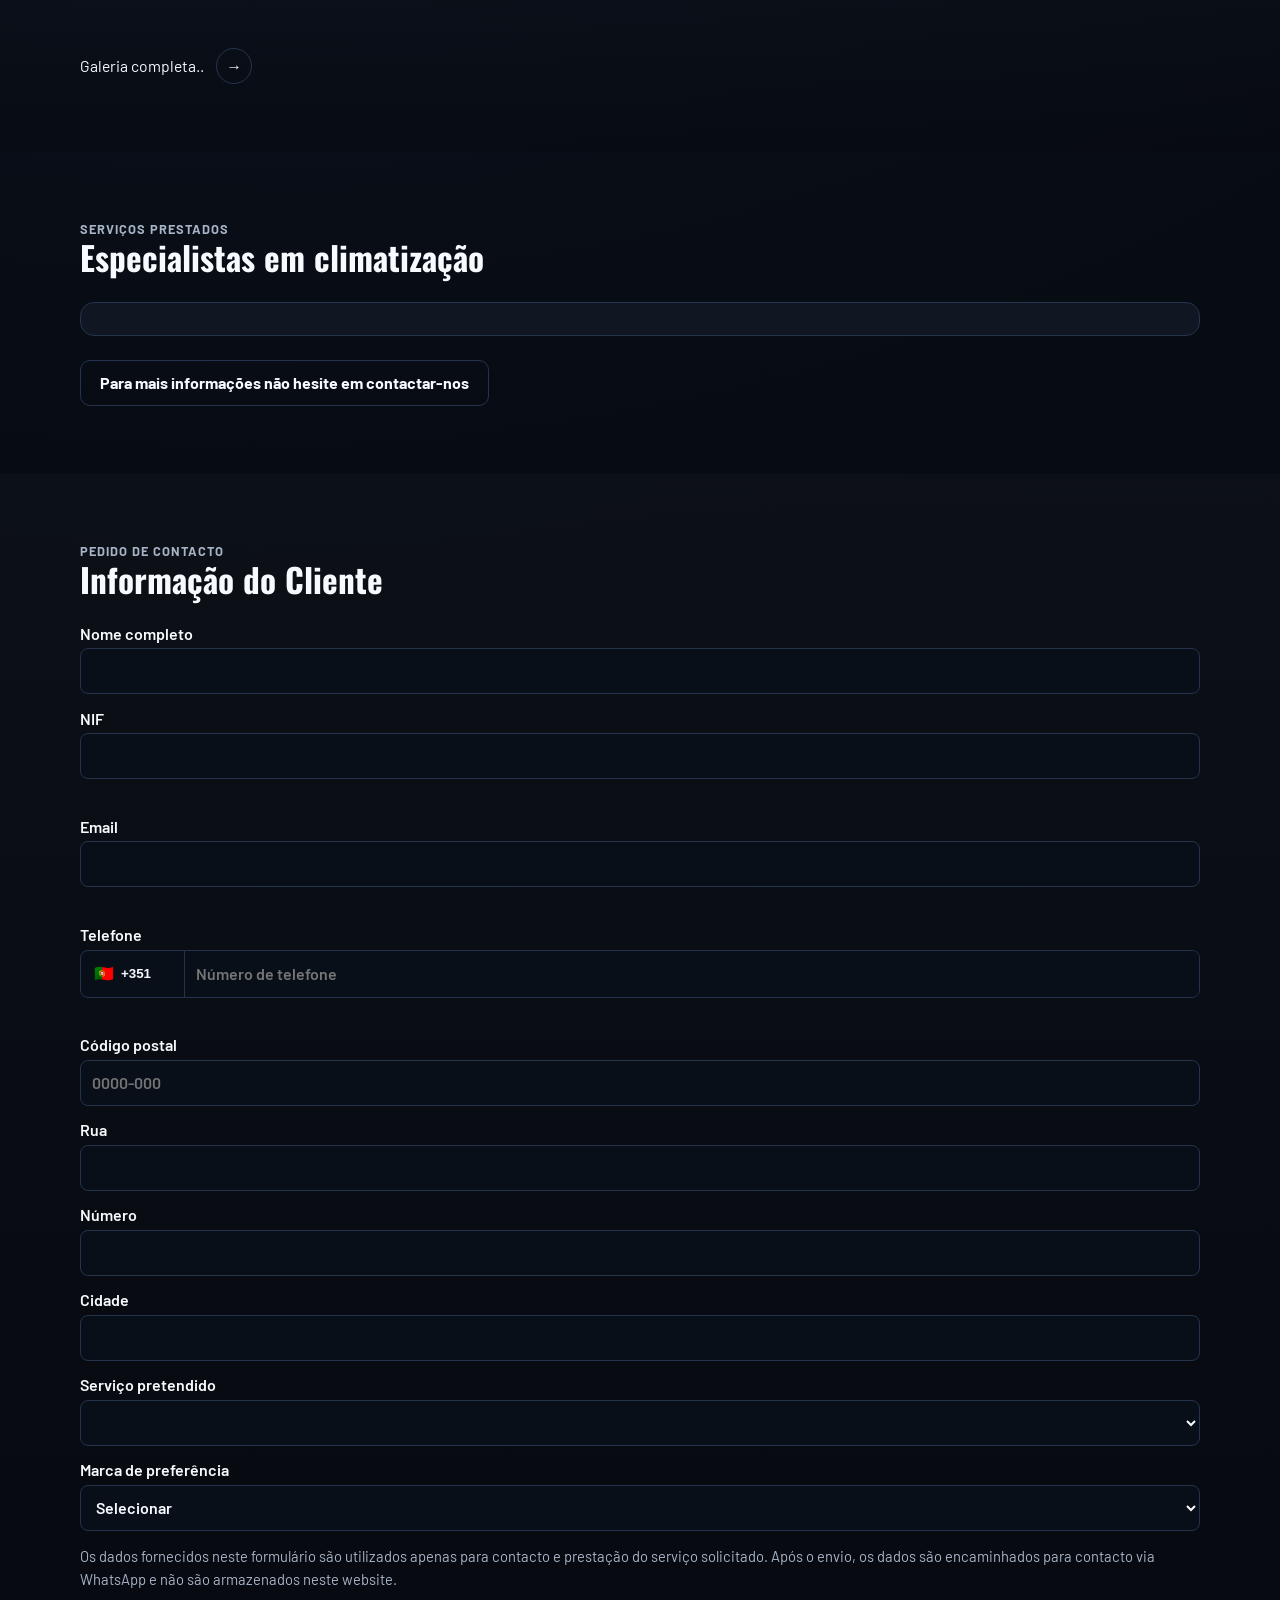
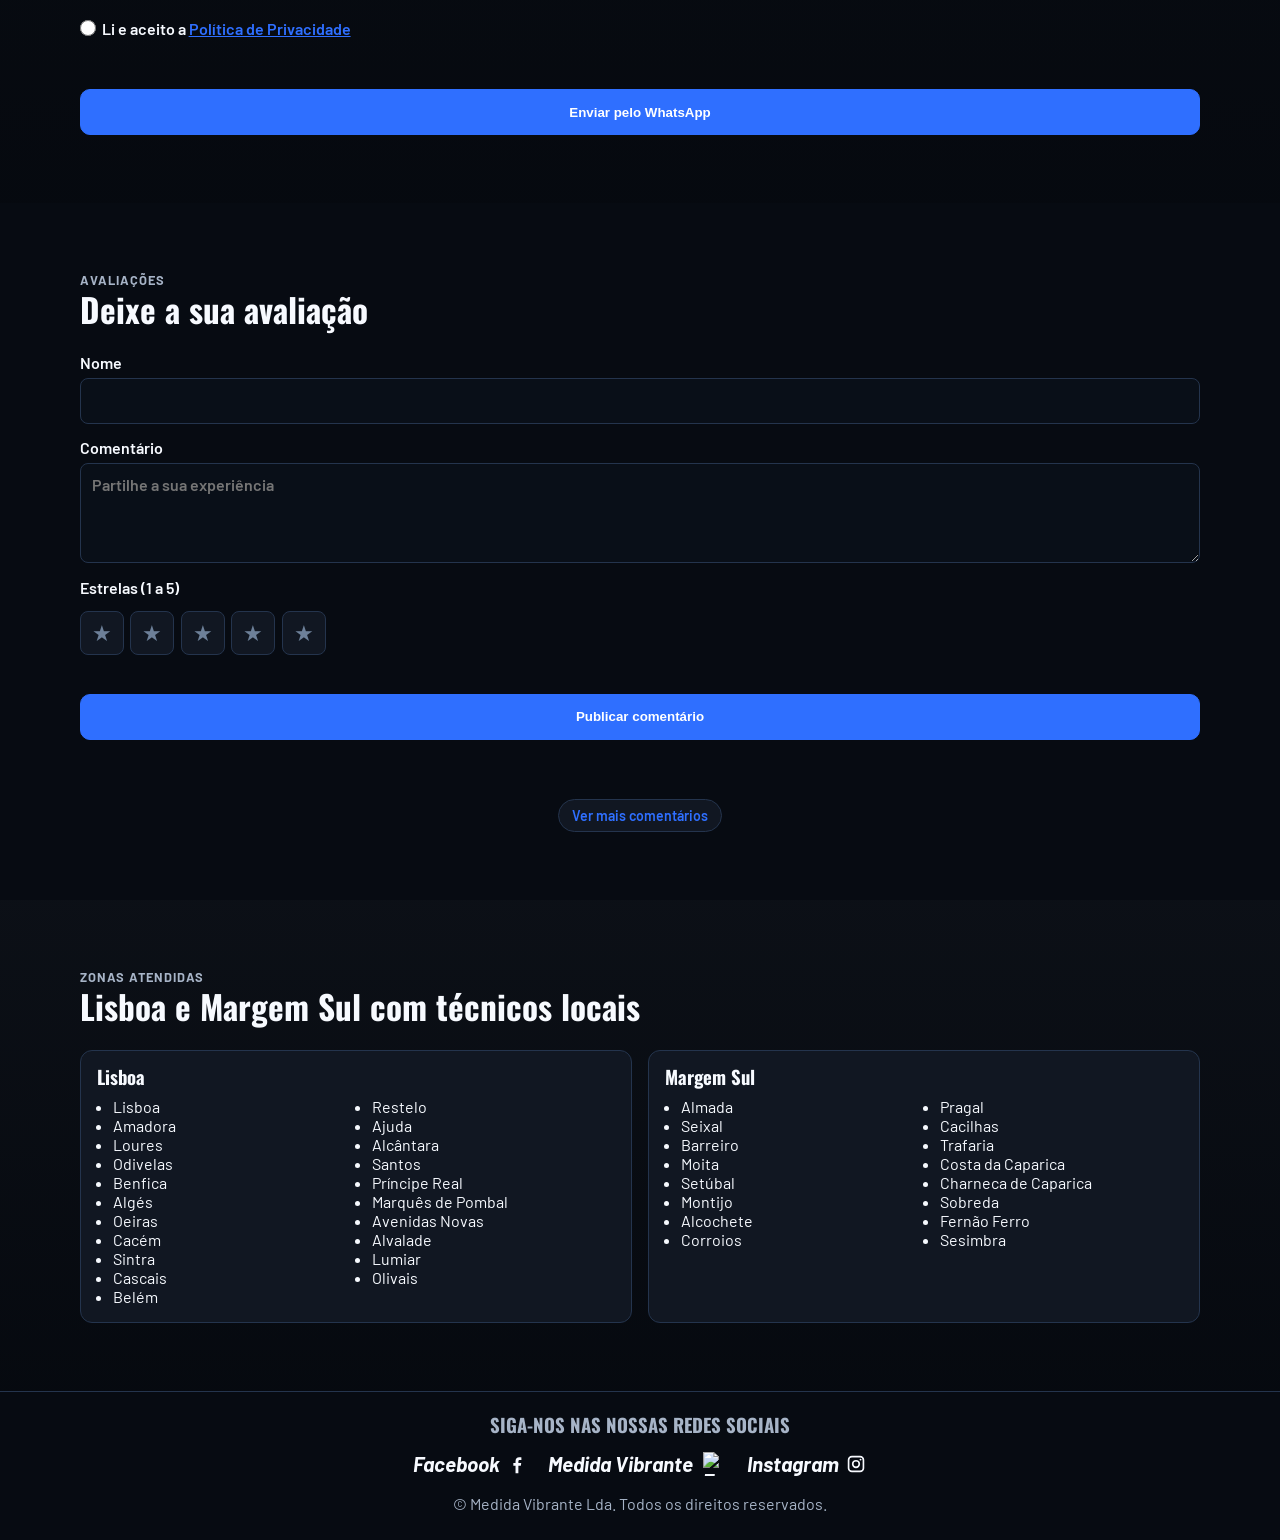
==== commit 1c091624: "add the new seal and improve new responsives" ====
--- a/index.html
+++ b/index.html
@@ -153,7 +153,17 @@
 							</p>
 							<a href="#formulario" class="btn">Pedir Orçamento</a>
 						</div>
-						<div class="hero-visual" aria-hidden="true"></div>
+						<img
+							class="hero-seal"
+							src="img/imgLogo/seloImg.jpg"
+							alt="Certificação de serviço"
+						/>
+						<div class="hero-visual">
+							<img
+								src="img/projetos/imgGerais/img11.jpg"
+								alt="Instalação de ar condicionado"
+							/>
+						</div>
 					</div>
 				</section>
 
--- a/css/style.css
+++ b/css/style.css
@@ -500,14 +500,16 @@
 
 /* Espaçamento vertical da secção principal. */
 .hero {
-	padding: 4.5rem 0 3rem;
+	padding: 6rem 0 3rem;
 }
 
 .hero-grid {
+	position: relative;
 	display: grid;
-	grid-template-columns: 1.2fr 1fr;
-	gap: 2rem;
+	grid-template-columns: minmax(0, 1.05fr) minmax(0, 0.95fr);
+	column-gap: clamp(2rem, 5vw, 4.5rem);
 	align-items: center;
+	padding-top: 8.0rem; 
 }
 
 /* Tipografia dos títulos principais do site. */
@@ -549,13 +551,55 @@
 
 /* Imagem principal do hero; esta foto local foi pedida pelo utilizador para representar instalação de AC. */
 .hero-visual {
+	position: relative;
 	min-height: 360px;
-	border-radius: 18px;
+	border-radius: 18px;; 
 	border: 1px solid var(--line);
-	background:
-		linear-gradient(155deg, rgba(13, 67, 159, 0.26), rgba(7, 11, 18, 0.48)),
-		url("../img/projetos/imgGerais/img11.jpg") center/cover;
+	background: #e8edf0;
 	box-shadow: 0 16px 34px rgba(10, 31, 62, 0.16);
+}
+
+.hero-visual > img:first-child {
+	position: absolute;
+	inset: 0;
+	width: 100%;
+	height: 100%;
+	object-fit: cover;
+	border-radius: inherit;
+}
+
+.hero-seal {
+	position: absolute;
+	--hero-seal-size: clamp(80px, 11.1vw, 160px);
+	top: -48px;
+	right: clamp(-120px, calc(355px - 33.333vw), -8px);
+	width: var(--hero-seal-size);
+	height: var(--hero-seal-size);
+	object-fit: contain;
+	image-rendering: auto;
+	border: 4px solid #fff;
+	border-radius: 50%;
+	background: #fff;
+	box-shadow: 0 0 0 2px rgba(255, 255, 255, 0.82), 0 0 10px 3px rgba(255, 255, 255, 0.52), 0 6px 18px rgba(10, 31, 62, 0.2);
+	animation: hero-seal-pulse 2.4s ease-in-out infinite;
+}
+
+@keyframes hero-seal-pulse {
+	0%,
+	100% {
+		transform: scale(1);
+		box-shadow: 0 0 0 2px rgba(255, 255, 255, 0.82), 0 0 9px 3px rgba(255, 255, 255, 0.48), 0 6px 18px rgba(10, 31, 62, 0.2);
+	}
+	50% {
+		transform: scale(1.02);
+		box-shadow: 0 0 0 2px #fff, 0 0 14px 5px rgba(255, 255, 255, 0.72), 0 7px 20px rgba(10, 31, 62, 0.21);
+	}
+}
+
+@media (prefers-reduced-motion: reduce) {
+	.hero-seal {
+		animation: none;
+	}
 }
 
 #link-alvara {
@@ -1640,6 +1684,13 @@
 	.about-grid {
 		grid-template-columns: 1fr;
 	}
+	
+
+	.hero-seal {
+		margin-right: 10px; 
+		top: 0;
+		right: clamp(-40px, calc(-4vw + 2px), -6px);
+	}
 
 	.about-promo-card {
 		grid-column: auto;
@@ -1657,6 +1708,42 @@
 
 	.zones-grid {
 		grid-template-columns: 1fr;
+	}
+}
+
+@media (min-width: 681px) and (max-width: 980px) {
+	.nav-wrap {
+		display: grid;
+		grid-template-columns: minmax(0, 1fr);
+		gap: 0.35rem;
+		padding-block: 0.5rem;
+	}
+
+	.logo-title-wrap {
+		grid-row: 1;
+	}
+
+	.nav-actions {
+		grid-row: 2;
+		width: 100%;
+		min-width: 0;
+	}
+
+	.nav-actions nav {
+		width: 100%;
+		justify-content: space-between;
+		column-gap: clamp(0.45rem, 1.3vw, 1rem);
+		row-gap: 0.45rem;
+	}
+
+	.nav-actions nav a {
+		white-space: nowrap;
+	}
+}
+
+@media (min-width: 681px) and (max-width: 980px) {
+	.hero-grid {
+		padding-top: calc(clamp(80px, 11.1vw, 160px) + 1.5rem);
 	}
 }
 
@@ -2942,15 +3029,20 @@
 /* Hero compacto no mobile: evita espaço excessivo após o cabeçalho. */
 @media (max-width: 680px) {
 	.hero {
-		padding: 1.5rem 0 2.25rem;
+		padding: 2rem 0 2.25rem;
 	}
 
 	.hero-grid {
 		gap: 1.5rem;
+
 	}
 
 	.hero-visual {
 		min-height: clamp(220px, 58vw, 320px);
+	}
+
+	.hero-seal {
+		right: 0;
 	}
 }
 
